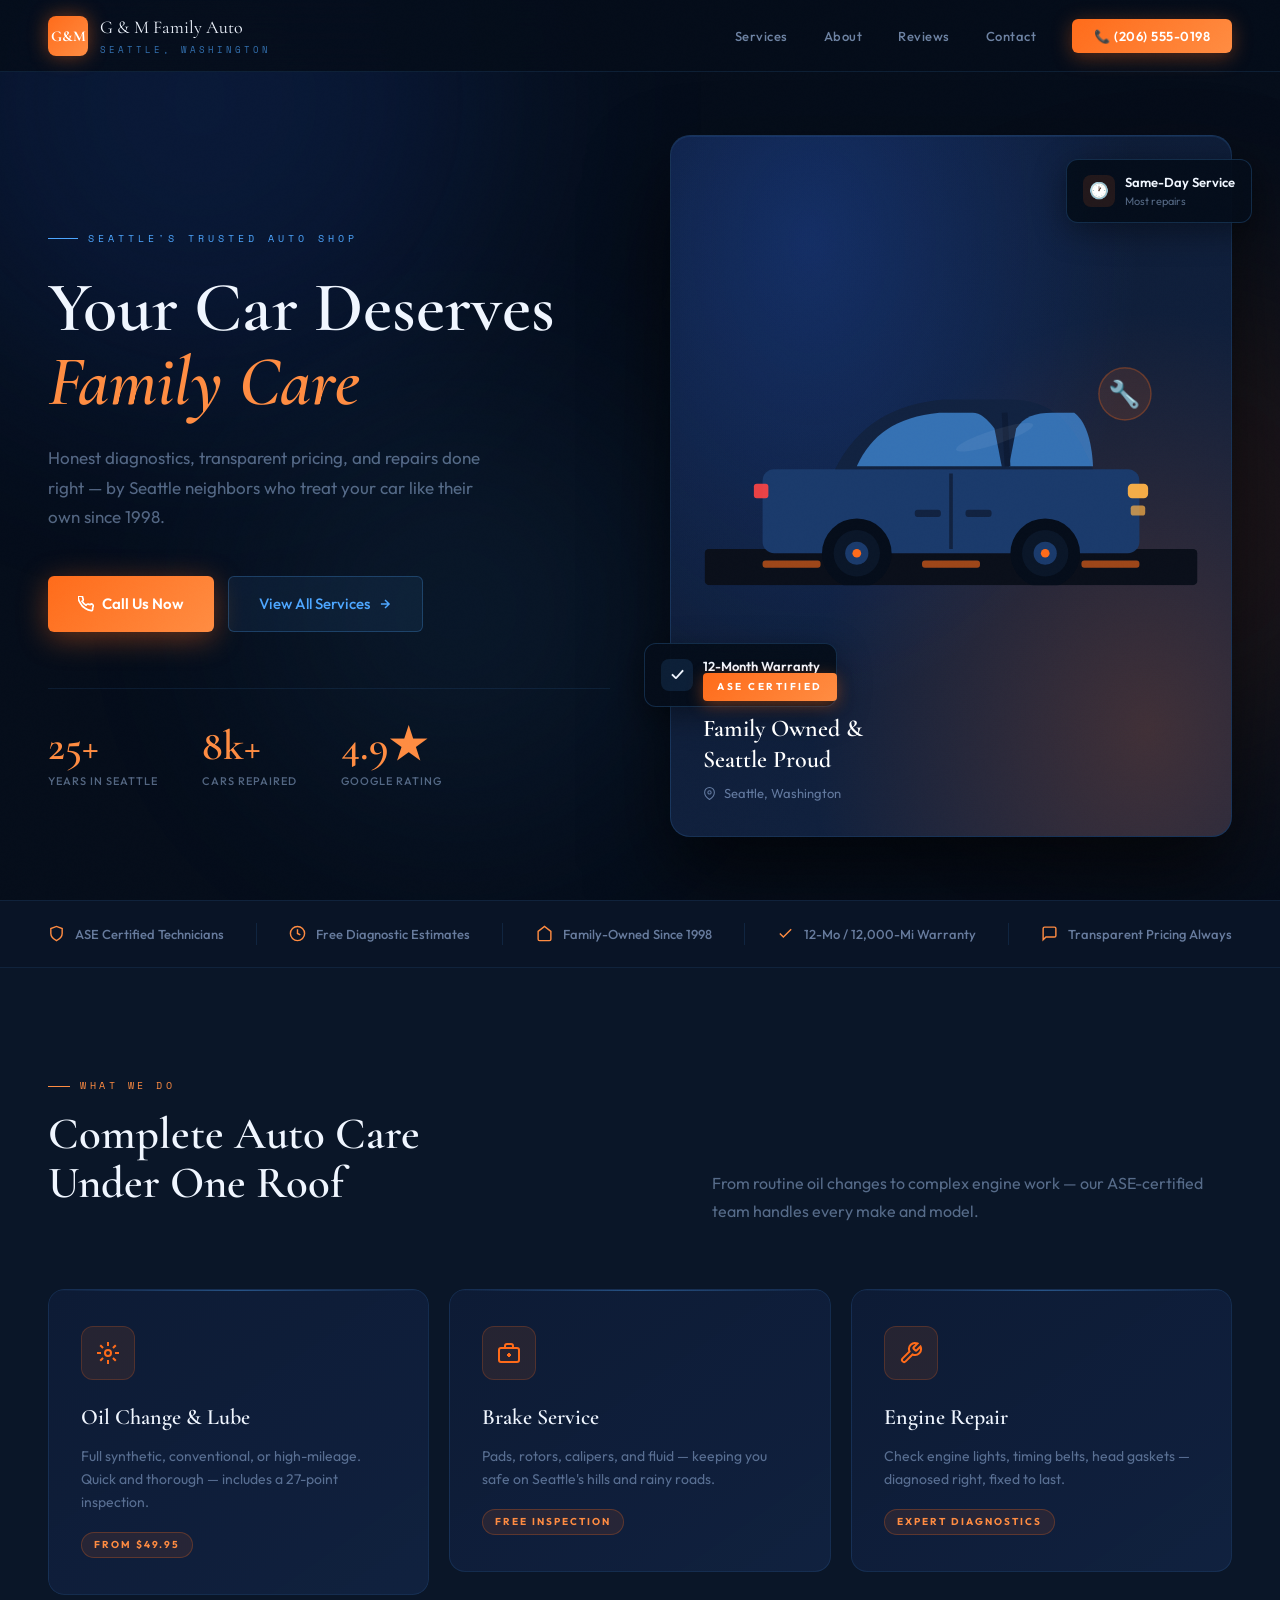
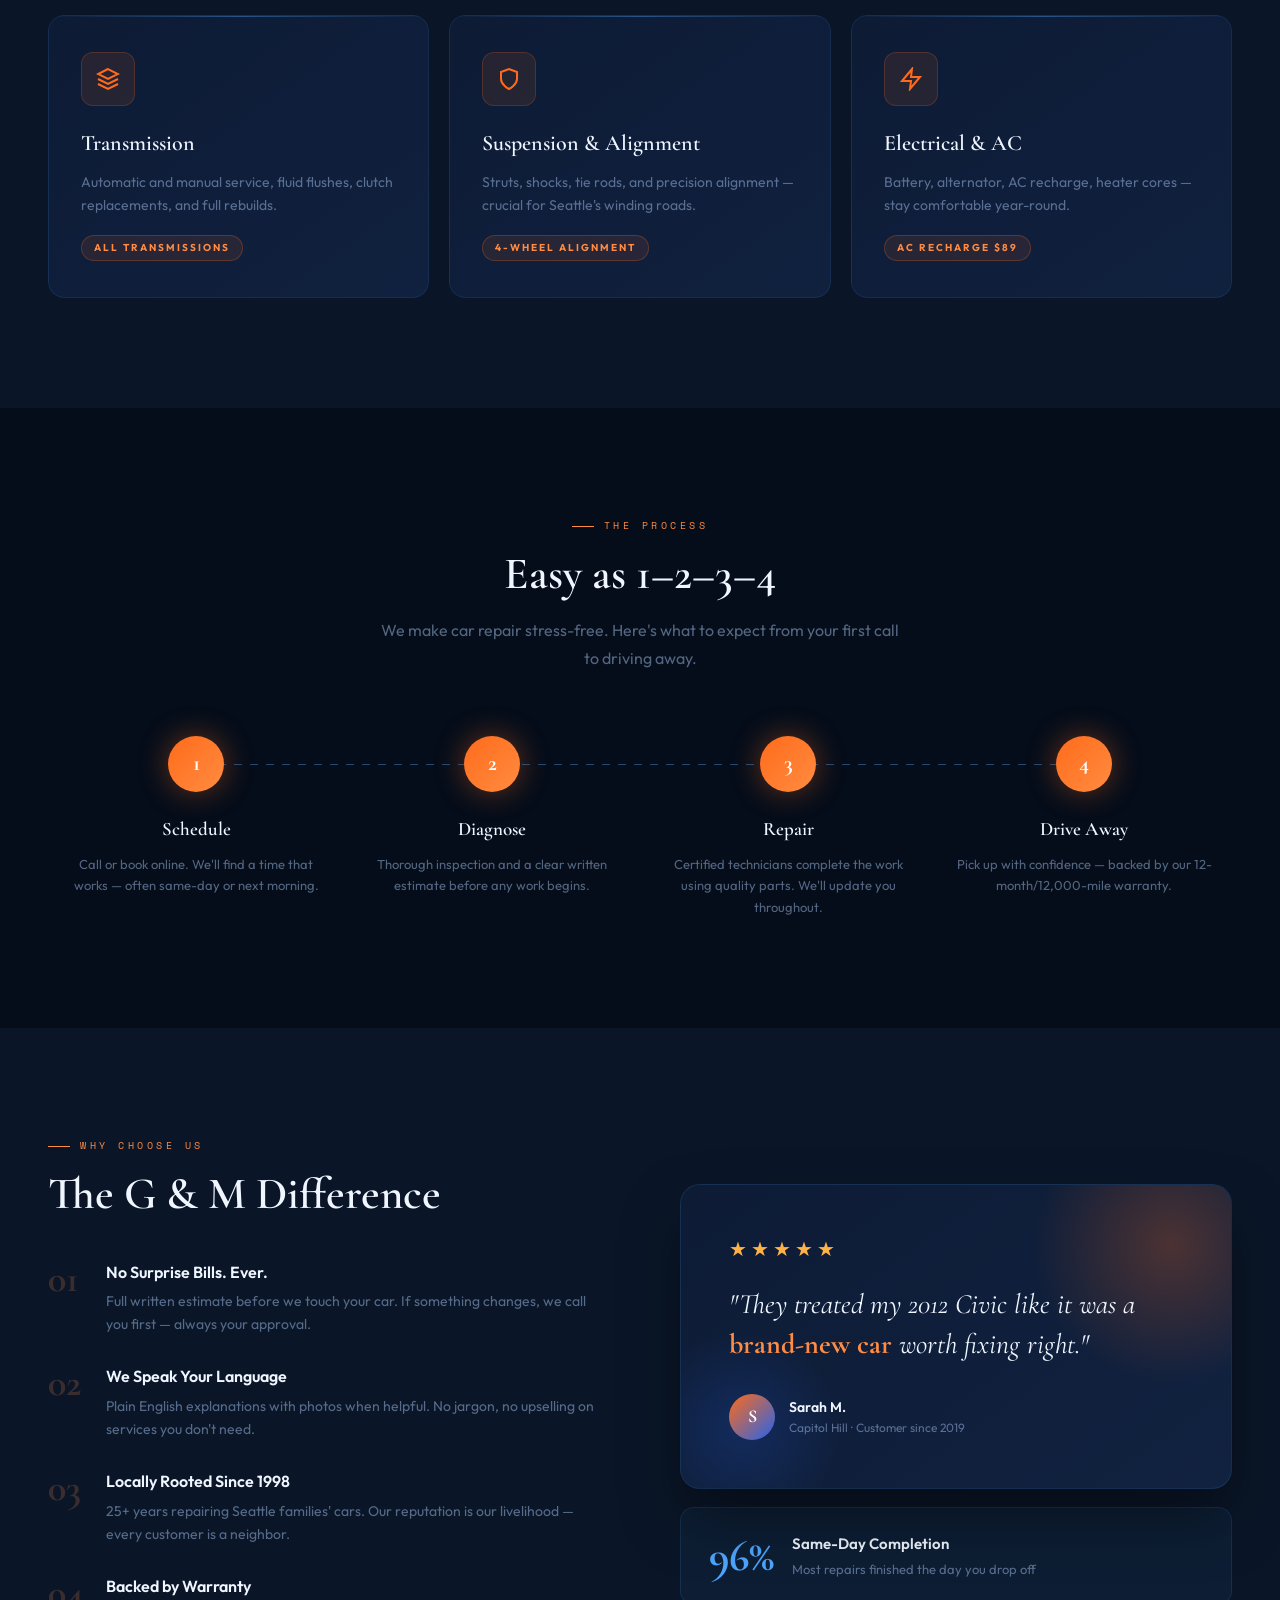
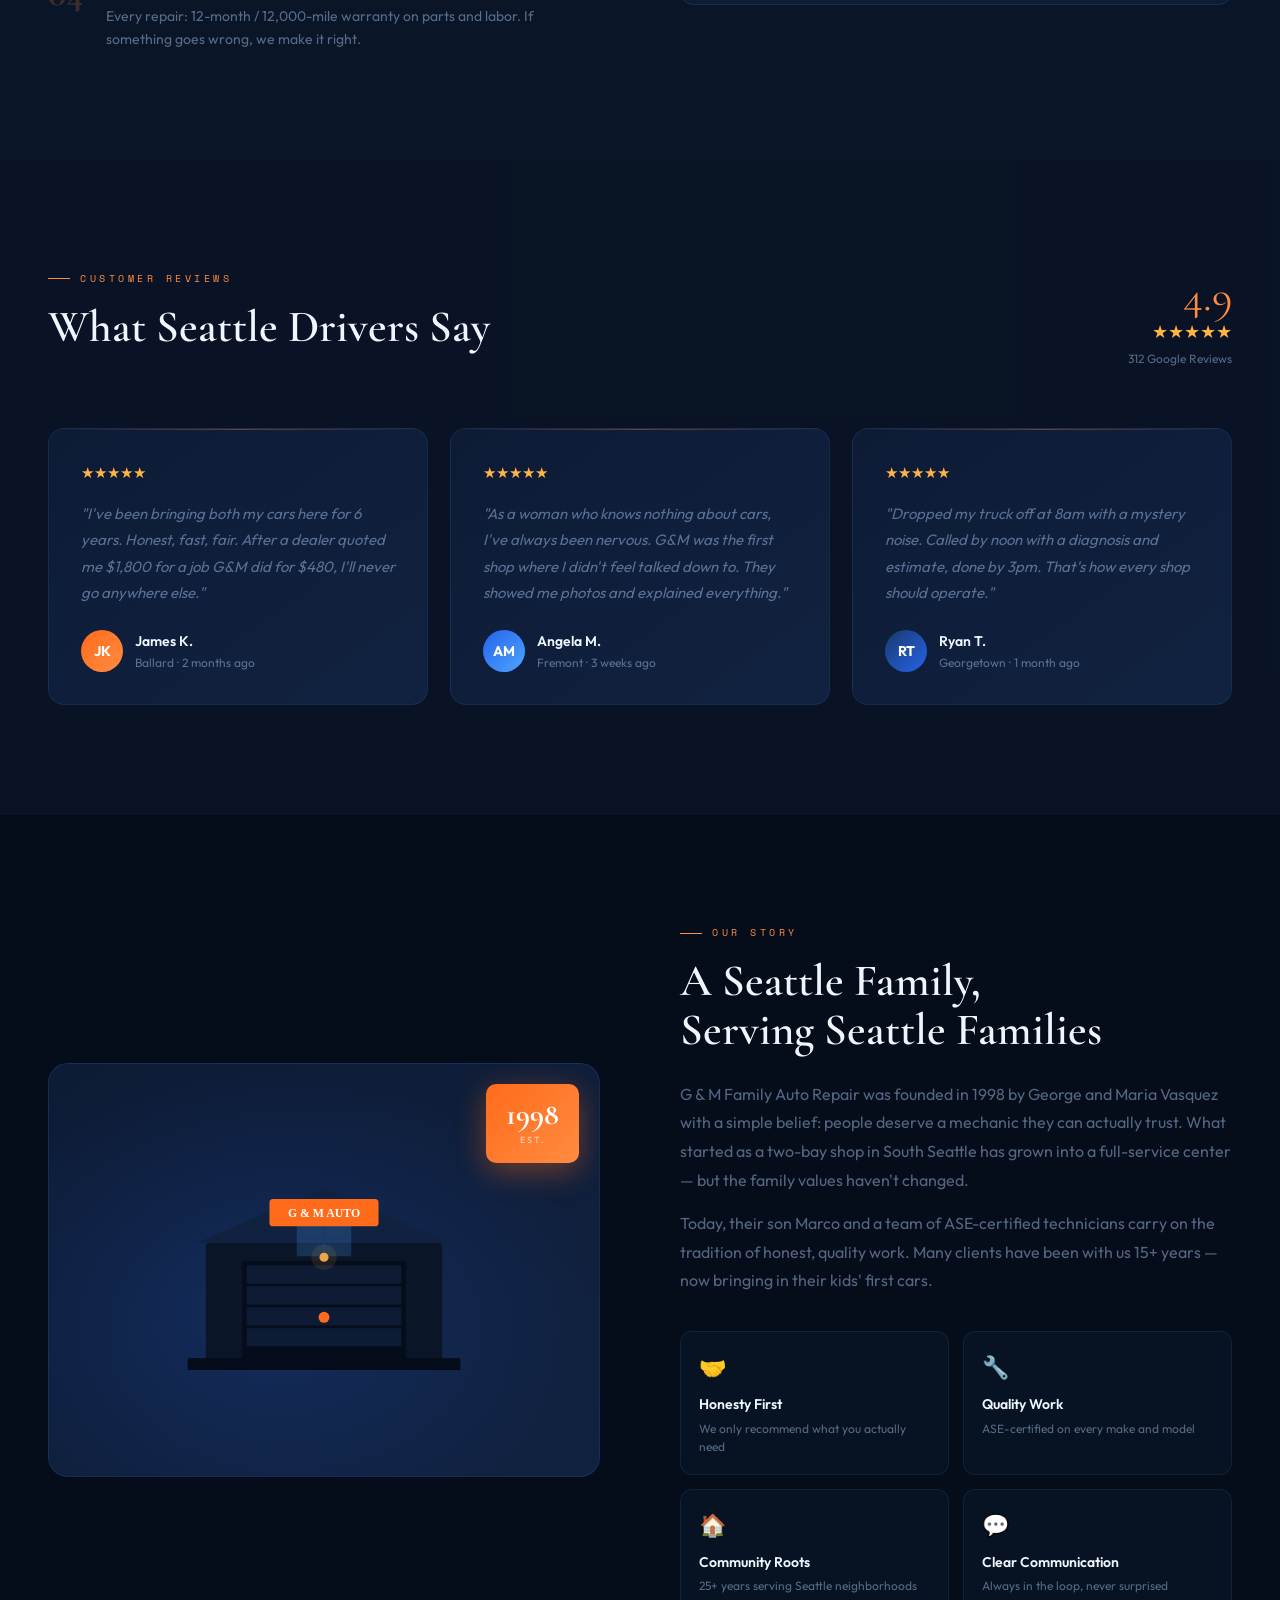
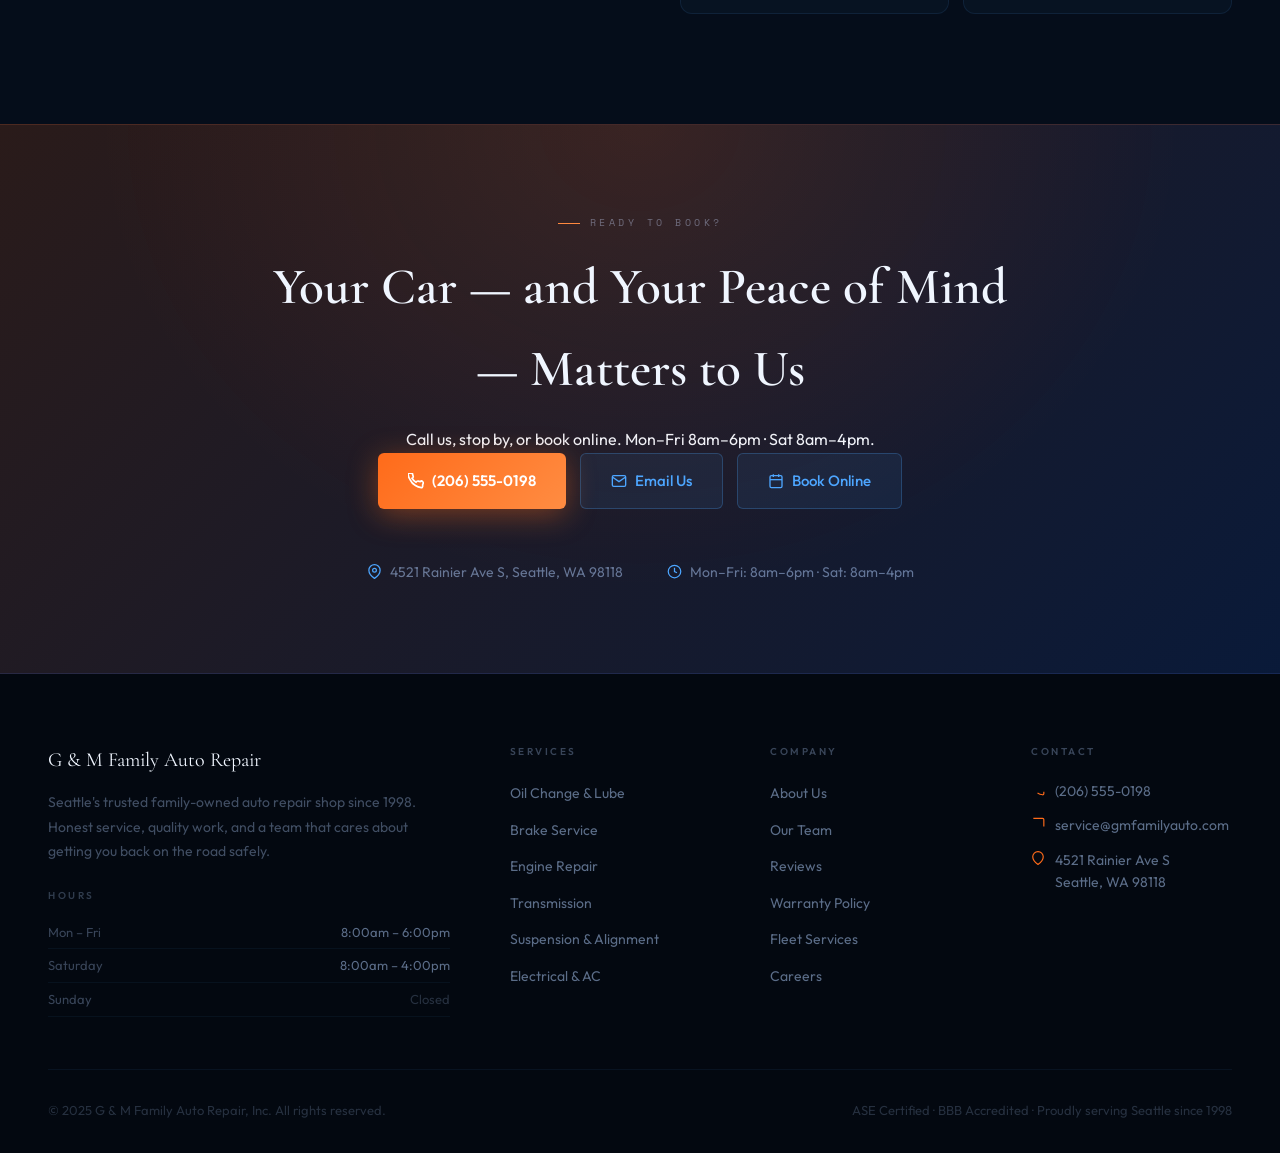
==== index.html @ d4ef2a5c "Add files via upload" ====
<!DOCTYPE html>
<html lang="en">
<head>
  <meta charset="UTF-8" />
  <meta name="viewport" content="width=device-width, initial-scale=1.0" />
  <title>G & M Family Auto Repair — Seattle, WA</title>
  <link rel="preconnect" href="https://fonts.googleapis.com" />
  <link href="https://fonts.googleapis.com/css2?family=Cormorant+Garamond:ital,wght@0,400;0,600;0,700;1,400;1,600&family=Outfit:wght@300;400;500;600&family=Space+Mono:wght@400;700&display=swap" rel="stylesheet" />
  <style>
    *, *::before, *::after { box-sizing: border-box; margin: 0; padding: 0; }

    :root {
      --navy:       #050D1A;
      --navy-mid:   #0A1628;
      --navy-light: #112240;
      --navy-card:  #0D1B35;
      --blue:       #1A3A6B;
      --blue-bright:#2563EB;
      --electric:   #4DA6FF;
      --orange:     #FF6B1A;
      --orange-hot: #FF8C42;
      --orange-glow:#FFB347;
      --white:      #F0F6FF;
      --muted:      rgba(180,210,255,0.45);
      --serif:      'Cormorant Garamond', Georgia, serif;
      --sans:       'Outfit', sans-serif;
      --mono:       'Space Mono', monospace;
    }

    html { scroll-behavior: smooth; }

    body {
      background: var(--navy);
      color: var(--white);
      font-family: var(--sans);
      font-weight: 400;
      line-height: 1.6;
      overflow-x: hidden;
    }

    body::after {
      content: '';
      position: fixed; inset: 0;
      background-image: url("data:image/svg+xml,%3Csvg viewBox='0 0 512 512' xmlns='http://www.w3.org/2000/svg'%3E%3Cfilter id='n'%3E%3CfeTurbulence type='fractalNoise' baseFrequency='0.75' numOctaves='4' stitchTiles='stitch'/%3E%3C/filter%3E%3Crect width='100%25' height='100%25' filter='url(%23n)' opacity='0.03'/%3E%3C/svg%3E");
      pointer-events: none; z-index: 9998; opacity: 0.55; mix-blend-mode: overlay;
    }

    .aurora { position: fixed; inset: 0; pointer-events: none; z-index: 0; overflow: hidden; }
    .aurora-orb { position: absolute; border-radius: 50%; filter: blur(120px); animation: drift 18s ease-in-out infinite; }
    .aurora-orb:nth-child(1) { width:600px;height:600px;background:var(--blue-bright);top:-200px;left:-100px;opacity:.14;animation-delay:0s; }
    .aurora-orb:nth-child(2) { width:500px;height:500px;background:var(--orange);top:30%;right:-150px;opacity:.1;animation-delay:-6s; }
    .aurora-orb:nth-child(3) { width:400px;height:400px;background:var(--electric);bottom:10%;left:20%;opacity:.08;animation-delay:-12s; }
    @keyframes drift { 0%,100%{transform:translate(0,0) scale(1)} 33%{transform:translate(40px,-30px) scale(1.05)} 66%{transform:translate(-20px,20px) scale(0.95)} }

    /* NAV */
    nav {
      position:fixed; top:0; left:0; right:0; z-index:200;
      padding:0 48px; height:72px;
      display:flex; align-items:center; justify-content:space-between;
      background:rgba(5,13,26,.88); backdrop-filter:blur(20px);
      border-bottom:1px solid rgba(77,166,255,.12);
      animation: slideDown .7s cubic-bezier(.16,1,.3,1) both;
    }
    @keyframes slideDown { from{transform:translateY(-100%);opacity:0} to{transform:translateY(0);opacity:1} }
    .nav-logo { display:flex; align-items:center; gap:12px; text-decoration:none; }
    .nav-badge {
      width:40px; height:40px; border-radius:8px;
      background:linear-gradient(135deg,var(--orange),var(--orange-hot));
      display:flex; align-items:center; justify-content:center;
      font-family:var(--serif); font-size:15px; font-weight:700; color:white;
      box-shadow:0 0 20px rgba(255,107,26,.45);
    }
    .nav-name { font-family:var(--serif); font-size:18px; color:var(--white); }
    .nav-sub  { font-family:var(--mono); font-size:9px; color:var(--electric); letter-spacing:3px; text-transform:uppercase; opacity:.65; margin-top:1px; }
    .nav-links { display:flex; align-items:center; gap:36px; list-style:none; }
    .nav-links a { text-decoration:none; color:rgba(180,210,255,.6); font-size:13px; font-weight:500; letter-spacing:.5px; transition:color .2s; }
    .nav-links a:hover { color:var(--orange-hot); }
    .nav-cta {
      background:linear-gradient(135deg,var(--orange),var(--orange-hot)) !important;
      color:white !important; padding:9px 22px; border-radius:6px;
      font-weight:600 !important; box-shadow:0 4px 20px rgba(255,107,26,.35);
      transition:box-shadow .2s,transform .15s !important;
    }
    .nav-cta:hover { box-shadow:0 6px 32px rgba(255,107,26,.6) !important; transform:translateY(-1px); }

    /* HERO */
    .hero {
      min-height:100vh; padding:72px 48px 0;
      display:grid; grid-template-columns:1fr 1fr;
      align-items:center; gap:60px;
      max-width:1280px; margin:0 auto; position:relative; z-index:1;
    }
    .hero-content { padding-top:40px; }
    .hero-eyebrow {
      display:inline-flex; align-items:center; gap:10px;
      font-family:var(--mono); font-size:10px; letter-spacing:4px; text-transform:uppercase;
      color:var(--electric); margin-bottom:24px;
      animation:fadeUp .8s .2s ease both;
    }
    .hero-eyebrow::before { content:''; width:30px; height:1px; background:var(--electric); }
    .hero h1 {
      font-family:var(--serif); font-size:clamp(48px,5.5vw,78px);
      line-height:1.05; font-weight:600; color:var(--white); margin-bottom:24px;
      animation:fadeUp .8s .35s ease both;
    }
    .hero h1 em { font-style:italic; color:var(--orange-hot); }
    .hero-sub { font-size:17px; color:var(--muted); line-height:1.75; max-width:460px; margin-bottom:44px; animation:fadeUp .8s .5s ease both; }
    .hero-actions { display:flex; gap:14px; flex-wrap:wrap; animation:fadeUp .8s .65s ease both; }

    .btn-orange {
      background:linear-gradient(135deg,var(--orange),var(--orange-hot));
      color:white; padding:15px 30px; border-radius:6px;
      font-size:15px; font-weight:600; text-decoration:none;
      display:inline-flex; align-items:center; gap:8px;
      box-shadow:0 6px 30px rgba(255,107,26,.4);
      transition:transform .15s,box-shadow .2s;
    }
    .btn-orange:hover { transform:translateY(-2px); box-shadow:0 10px 40px rgba(255,107,26,.6); }
    .btn-glass {
      background:rgba(77,166,255,.08); color:var(--electric);
      padding:15px 30px; border-radius:6px; font-size:15px; font-weight:500;
      text-decoration:none; border:1px solid rgba(77,166,255,.25);
      display:inline-flex; align-items:center; gap:8px;
      transition:background .2s,border-color .2s;
    }
    .btn-glass:hover { background:rgba(77,166,255,.16); border-color:rgba(77,166,255,.5); }

    .hero-stats {
      display:flex; gap:44px; margin-top:56px; padding-top:36px;
      border-top:1px solid rgba(77,166,255,.1);
      animation:fadeUp .8s .8s ease both;
    }
    .stat-num { font-family:var(--serif); font-size:42px; color:var(--orange-hot); line-height:1; font-weight:600; }
    .stat-lbl { font-size:11px; color:var(--muted); font-weight:500; letter-spacing:1px; margin-top:6px; text-transform:uppercase; }

    /* HERO VISUAL */
    .hero-visual { animation:fadeIn 1.2s .4s ease both; position:relative; z-index:1; }
    .hero-card {
      background:linear-gradient(145deg,var(--navy-card),var(--navy-light));
      border:1px solid rgba(77,166,255,.15); border-radius:20px; overflow:hidden;
      position:relative; aspect-ratio:4/5;
      display:flex; flex-direction:column; justify-content:flex-end; padding:32px;
      box-shadow:0 40px 80px rgba(0,0,0,.6), inset 0 1px 0 rgba(77,166,255,.1);
    }
    .hero-card-glow {
      position:absolute; inset:0;
      background:
        radial-gradient(ellipse at 25% 15%,rgba(37,99,235,.25) 0%,transparent 55%),
        radial-gradient(ellipse at 85% 85%,rgba(255,107,26,.2) 0%,transparent 50%);
    }
    .hero-car-svg { position:absolute; top:50%; left:50%; transform:translate(-50%,-62%); width:88%; }
    .hero-card-info { position:relative; z-index:2; }
    .hero-badge {
      background:linear-gradient(135deg,var(--orange),var(--orange-hot));
      color:white; font-size:10px; font-weight:700; letter-spacing:2.5px; text-transform:uppercase;
      padding:6px 14px; border-radius:4px; display:inline-block; margin-bottom:12px;
      box-shadow:0 4px 16px rgba(255,107,26,.4);
    }
    .hero-card-title { font-family:var(--serif); font-size:24px; color:white; line-height:1.3; font-weight:600; }
    .hero-card-meta { display:flex; align-items:center; gap:8px; margin-top:8px; font-size:13px; color:rgba(180,210,255,.5); }
    .ftag {
      position:absolute; background:rgba(5,13,26,.94); border:1px solid rgba(77,166,255,.2);
      border-radius:12px; padding:12px 16px; box-shadow:0 8px 32px rgba(0,0,0,.4);
      display:flex; align-items:center; gap:10px; font-size:13px; font-weight:600; color:var(--white);
      backdrop-filter:blur(12px); animation:float 4s ease-in-out infinite;
    }
    .ftag.t1 { top:24px; right:-20px; animation-delay:0s; }
    .ftag.t2 { bottom:130px; left:-26px; animation-delay:2s; }
    @keyframes float { 0%,100%{transform:translateY(0)} 50%{transform:translateY(-7px)} }
    .tico { width:32px; height:32px; border-radius:8px; display:flex; align-items:center; justify-content:center; font-size:16px; }
    .tsub { font-size:11px; color:var(--muted); font-weight:400; }

    @keyframes fadeUp { from{opacity:0;transform:translateY(28px)} to{opacity:1;transform:translateY(0)} }
    @keyframes fadeIn { from{opacity:0} to{opacity:1} }

    /* TRUST BAR */
    .trust-bar {
      position:relative; z-index:1;
      background:rgba(10,22,40,.9);
      border-top:1px solid rgba(77,166,255,.1); border-bottom:1px solid rgba(77,166,255,.1);
      padding:22px 48px;
    }
    .trust-inner { max-width:1280px; margin:0 auto; display:flex; align-items:center; justify-content:space-between; gap:20px; flex-wrap:wrap; }
    .titem { display:flex; align-items:center; gap:10px; color:rgba(180,210,255,.55); font-size:13px; font-weight:500; }
    .titem svg { color:var(--orange-hot); flex-shrink:0; }
    .tdiv { width:1px; height:22px; background:rgba(77,166,255,.12); }

    /* SECTIONS */
    section { padding:110px 48px; position:relative; z-index:1; }
    .si { max-width:1280px; margin:0 auto; }
    .stag {
      font-family:var(--mono); font-size:10px; letter-spacing:3.5px; text-transform:uppercase;
      color:var(--orange-hot); display:flex; align-items:center; gap:10px; margin-bottom:16px;
    }
    .stag::before { content:''; width:22px; height:1px; background:var(--orange-hot); }
    .stitle { font-family:var(--serif); font-size:clamp(34px,3.5vw,52px); line-height:1.1; color:var(--white); margin-bottom:16px; font-weight:600; }
    .sdesc { font-size:16px; color:var(--muted); line-height:1.75; max-width:520px; }

    /* ═══ SHATTER CARDS ═══ */
    .services { background:var(--navy-mid); }
    .svcs-hdr { display:flex; justify-content:space-between; align-items:flex-end; margin-bottom:64px; gap:40px; flex-wrap:wrap; }
    .svcs-grid { display:grid; grid-template-columns:repeat(3,1fr); gap:20px; }

    .sc-wrap {
      position:relative; border-radius:16px; overflow:hidden; cursor:pointer;
    }
    .sc {
      background:linear-gradient(145deg,var(--navy-card),rgba(17,34,64,.95));
      border:1px solid rgba(77,166,255,.12);
      padding:36px 32px; border-radius:16px;
      position:relative; z-index:2;
      transition:transform .3s ease;
    }
    .sc::before {
      content:''; position:absolute; top:0; left:0; right:0; height:1px;
      background:linear-gradient(90deg,transparent,rgba(77,166,255,.4),transparent);
    }
    .sc-wrap:hover .sc { transform:scale(0.965); }

    .sc-canvas {
      position:absolute; inset:0; width:100%; height:100%;
      border-radius:16px; z-index:10; pointer-events:none; opacity:0;
    }
    .sc-icon {
      width:54px; height:54px;
      background:rgba(255,107,26,.1); border:1px solid rgba(255,107,26,.2);
      border-radius:12px; display:flex; align-items:center; justify-content:center;
      margin-bottom:20px; transition:background .3s,box-shadow .3s;
    }
    .sc-wrap:hover .sc-icon { background:rgba(255,107,26,.22); box-shadow:0 0 22px rgba(255,107,26,.32); }
    .sc h3 { font-family:var(--serif); font-size:22px; color:var(--white); margin-bottom:10px; font-weight:600; }
    .sc p  { font-size:14px; color:var(--muted); line-height:1.65; }
    .sc-pill {
      display:inline-block; margin-top:18px;
      font-size:10px; font-weight:700; letter-spacing:2px; text-transform:uppercase;
      color:var(--orange-hot); background:rgba(255,107,26,.1);
      border:1px solid rgba(255,107,26,.25); border-radius:20px; padding:4px 12px;
    }

    /* WHY */
    .why-grid { display:grid; grid-template-columns:1fr 1fr; gap:80px; align-items:center; }
    .why-list { list-style:none; display:flex; flex-direction:column; gap:28px; margin-top:40px; }
    .witem { display:flex; gap:20px; align-items:flex-start; }
    .wnum { font-family:var(--serif); font-size:38px; color:var(--orange-hot); opacity:.2; line-height:1; flex-shrink:0; width:38px; font-weight:700; }
    .wt { font-weight:600; font-size:16px; color:var(--white); margin-bottom:5px; }
    .wd { font-size:14px; color:var(--muted); line-height:1.65; }
    .why-card {
      background:linear-gradient(145deg,var(--navy-card),var(--navy-light));
      border:1px solid rgba(77,166,255,.12); border-radius:20px; padding:48px;
      position:relative; overflow:hidden; box-shadow:0 30px 60px rgba(0,0,0,.4);
    }
    .why-card::before { content:''; position:absolute; top:-80px; right:-80px; width:280px; height:280px; background:radial-gradient(circle,rgba(255,107,26,.25),transparent 70%); }
    .why-card::after  { content:''; position:absolute; bottom:-40px; left:-40px; width:200px; height:200px; background:radial-gradient(circle,rgba(37,99,235,.2),transparent 70%); }
    .wstars { display:flex; gap:4px; margin-bottom:20px; position:relative; z-index:1; }
    .wstars span { color:var(--orange-glow); font-size:20px; }
    .wquote { font-family:var(--serif); font-size:28px; color:var(--white); line-height:1.4; position:relative; z-index:1; font-style:italic; }
    .wquote strong { font-style:normal; color:var(--orange-hot); }
    .wattr { margin-top:30px; display:flex; align-items:center; gap:14px; position:relative; z-index:1; }
    .wavatar {
      width:46px; height:46px; border-radius:50%;
      background:linear-gradient(135deg,var(--orange),var(--blue-bright));
      display:flex; align-items:center; justify-content:center;
      font-family:var(--serif); font-size:18px; color:white; font-weight:700;
    }
    .wan { font-weight:600; color:var(--white); font-size:14px; }
    .war { font-size:12px; color:var(--muted); }
    .stat-pill {
      background:rgba(77,166,255,.06); border:1px solid rgba(77,166,255,.12);
      border-radius:14px; padding:24px 28px;
      display:flex; gap:18px; align-items:center; margin-top:18px;
    }
    .sp-num { font-family:var(--serif); font-size:44px; color:var(--electric); line-height:1; font-weight:700; }
    .sp-lbl { font-size:13px; color:var(--muted); }
    .sp-lbl strong { display:block; font-size:15px; color:var(--white); font-weight:600; margin-bottom:3px; }

    /* REVIEWS */
    .reviews { background:rgba(10,22,40,.8); }
    .reviews-grid { display:grid; grid-template-columns:repeat(3,1fr); gap:22px; margin-top:60px; }
    .rev-card {
      background:linear-gradient(145deg,var(--navy-card),var(--navy-light));
      border:1px solid rgba(77,166,255,.1); border-radius:16px; padding:32px;
      position:relative; overflow:hidden;
    }
    .rev-card::before { content:''; position:absolute; top:0; left:0; right:0; height:1px; background:linear-gradient(90deg,transparent,rgba(255,107,26,.4),transparent); }
    .rstars { display:flex; gap:3px; margin-bottom:16px; }
    .rstars span { color:var(--orange-glow); font-size:15px; }
    .rtext { font-size:15px; color:var(--muted); line-height:1.75; margin-bottom:24px; font-style:italic; }
    .rauth { display:flex; align-items:center; gap:12px; }
    .rinit { width:42px; height:42px; border-radius:50%; display:flex; align-items:center; justify-content:center; font-weight:700; font-size:14px; color:white; flex-shrink:0; }
    .rname { font-weight:600; font-size:14px; color:var(--white); }
    .rloc  { font-size:12px; color:var(--muted); }

    /* PROCESS */
    .proc-steps { display:grid; grid-template-columns:repeat(4,1fr); gap:0; margin-top:64px; position:relative; }
    .proc-steps::before {
      content:''; position:absolute; top:28px;
      left:calc(12.5% + 22px); right:calc(12.5% + 22px); height:1px;
      background:repeating-linear-gradient(90deg,rgba(77,166,255,.4) 0,rgba(77,166,255,.4) 8px,transparent 8px,transparent 16px);
    }
    .pstep { text-align:center; padding:0 20px; }
    .pcircle {
      width:56px; height:56px; border-radius:50%;
      background:linear-gradient(135deg,var(--orange),var(--orange-hot));
      color:white; font-family:var(--serif); font-size:22px; font-weight:700;
      display:flex; align-items:center; justify-content:center;
      margin:0 auto 22px; position:relative; z-index:1;
      box-shadow:0 0 30px rgba(255,107,26,.4);
    }
    .pstep h3 { font-family:var(--serif); font-size:19px; color:var(--white); margin-bottom:10px; font-weight:600; }
    .pstep p  { font-size:13px; color:var(--muted); line-height:1.65; }

    /* ABOUT */
    .about-grid { display:grid; grid-template-columns:1fr 1fr; gap:80px; align-items:center; }
    .about-vis {
      background:linear-gradient(145deg,var(--navy-card),var(--navy-light));
      border:1px solid rgba(77,166,255,.12); border-radius:20px;
      aspect-ratio:4/3; display:flex; align-items:center; justify-content:center;
      position:relative; overflow:hidden;
    }
    .about-vis::before { content:''; position:absolute; inset:0; background:radial-gradient(ellipse at 40% 60%,rgba(37,99,235,.2),transparent 70%); }
    .about-year {
      position:absolute; top:20px; right:20px;
      background:linear-gradient(135deg,var(--orange),var(--orange-hot));
      border-radius:10px; padding:16px 20px; text-align:center;
      box-shadow:0 8px 30px rgba(255,107,26,.4);
    }
    .ay-num { font-family:var(--serif); font-size:30px; color:white; line-height:1; font-weight:700; }
    .ay-lbl { font-size:9px; color:rgba(255,255,255,.7); text-transform:uppercase; letter-spacing:2px; margin-top:3px; }
    .atext { font-size:16px; color:var(--muted); line-height:1.8; margin-top:24px; }
    .avals { display:grid; grid-template-columns:1fr 1fr; gap:14px; margin-top:36px; }
    .aval { background:rgba(77,166,255,.04); border:1px solid rgba(77,166,255,.1); border-radius:12px; padding:18px; }
    .aval-ic { font-size:22px; margin-bottom:8px; }
    .aval h4 { font-size:14px; font-weight:600; color:var(--white); margin-bottom:4px; }
    .aval p  { font-size:12px; color:var(--muted); line-height:1.5; }

    /* CTA */
    .cta {
      background:linear-gradient(135deg,rgba(255,107,26,.15) 0%,rgba(37,99,235,.15) 100%);
      border-top:1px solid rgba(255,107,26,.2); border-bottom:1px solid rgba(37,99,235,.2);
      padding:90px 48px; text-align:center; position:relative; z-index:1;
    }
    .cta::before { content:''; position:absolute; inset:0; background:radial-gradient(ellipse at 50% 0%,rgba(255,107,26,.12),transparent 60%); }
    .cta h2 { font-family:var(--serif); font-size:clamp(34px,4vw,56px); color:var(--white); margin-bottom:16px; font-weight:600; position:relative; }
    .cta > p { font-size:17px; color:var(--muted); margin-bottom:44px; position:relative; }
    .cta-btns { display:flex; gap:14px; justify-content:center; flex-wrap:wrap; position:relative; }
    .cta-meta { margin-top:52px; display:flex; gap:44px; justify-content:center; flex-wrap:wrap; position:relative; }
    .cmeta { display:flex; align-items:center; gap:8px; font-size:14px; color:rgba(180,210,255,.5); }
    .cmeta svg { color:var(--electric); }

    /* FOOTER */
    footer { background:#030810; padding:70px 48px 32px; position:relative; z-index:1; }
    .fi { max-width:1280px; margin:0 auto; }
    .ftop { display:grid; grid-template-columns:2fr 1fr 1fr 1fr; gap:60px; padding-bottom:52px; border-bottom:1px solid rgba(77,166,255,.07); }
    .fname { font-family:var(--serif); font-size:20px; color:var(--white); margin-bottom:14px; }
    .fbrand p { font-size:14px; color:rgba(180,210,255,.35); line-height:1.75; }
    .fhr { display:flex; justify-content:space-between; font-size:13px; padding:6px 0; border-bottom:1px solid rgba(77,166,255,.06); color:rgba(180,210,255,.5); }
    .fhr .day { color:rgba(180,210,255,.3); }
    .fcol h4 { font-size:10px; font-weight:600; letter-spacing:2.5px; text-transform:uppercase; color:rgba(180,210,255,.3); margin-bottom:20px; }
    .flinks { list-style:none; display:flex; flex-direction:column; gap:11px; }
    .flinks a { text-decoration:none; font-size:14px; color:rgba(180,210,255,.5); transition:color .2s; }
    .flinks a:hover { color:var(--orange-hot); }
    .fcon { display:flex; gap:10px; font-size:14px; color:rgba(180,210,255,.5); margin-bottom:12px; }
    .fcon svg { color:var(--orange); flex-shrink:0; margin-top:2px; }
    .fbot { display:flex; justify-content:space-between; padding-top:30px; flex-wrap:wrap; gap:10px; }
    .fbot p { font-size:13px; color:rgba(180,210,255,.2); }

    /* REVEAL */
    .reveal { opacity:0; transform:translateY(32px); transition:opacity .75s ease,transform .75s ease; }
    .reveal.visible { opacity:1; transform:translateY(0); }

    /* RESPONSIVE */
    @media (max-width:960px) {
      nav { padding:0 20px; }
      .nav-links { display:none; }
      .hero { grid-template-columns:1fr; padding:90px 20px 40px; gap:40px; }
      .hero-visual { order:-1; }
      .hero-card { aspect-ratio:16/9; }
      .ftag.t1 { right:8px; } .ftag.t2 { left:8px; }
      section { padding:70px 20px; }
      .svcs-grid { grid-template-columns:1fr 1fr; }
      .why-grid, .about-grid { grid-template-columns:1fr; gap:40px; }
      .reviews-grid { grid-template-columns:1fr; }
      .proc-steps { grid-template-columns:1fr 1fr; gap:30px; }
      .proc-steps::before { display:none; }
      .ftop { grid-template-columns:1fr 1fr; gap:40px; }
      .cta,.cta + * { padding-left:20px; padding-right:20px; }
      footer { padding:60px 20px 28px; }
    }
    @media (max-width:560px) { .svcs-grid { grid-template-columns:1fr; } .avals { grid-template-columns:1fr; } }
  </style>
</head>
<body>

<div class="aurora" aria-hidden="true">
  <div class="aurora-orb"></div>
  <div class="aurora-orb"></div>
  <div class="aurora-orb"></div>
</div>

<!-- NAV -->
<nav>
  <a href="#" class="nav-logo">
    <div class="nav-badge">G&M</div>
    <div><div class="nav-name">G & M Family Auto</div><div class="nav-sub">Seattle, Washington</div></div>
  </a>
  <ul class="nav-links">
    <li><a href="#services">Services</a></li>
    <li><a href="#about">About</a></li>
    <li><a href="#reviews">Reviews</a></li>
    <li><a href="#contact">Contact</a></li>
    <li><a href="tel:+12065550198" class="nav-cta">📞 (206) 555-0198</a></li>
  </ul>
</nav>

<!-- HERO -->
<section style="padding:0;background:transparent;">
  <div class="hero">
    <div class="hero-content">
      <div class="hero-eyebrow">Seattle's Trusted Auto Shop</div>
      <h1>Your Car Deserves<br/><em>Family Care</em></h1>
      <p class="hero-sub">Honest diagnostics, transparent pricing, and repairs done right — by Seattle neighbors who treat your car like their own since 1998.</p>
      <div class="hero-actions">
        <a href="tel:+12065550198" class="btn-orange">
          <svg width="16" height="16" viewBox="0 0 24 24" fill="none" stroke="currentColor" stroke-width="2.5"><path d="M22 16.92v3a2 2 0 01-2.18 2 19.79 19.79 0 01-8.63-3.07A19.5 19.5 0 013.07 9.9a19.79 19.79 0 01-3.07-8.67A2 2 0 012 .18h3a2 2 0 012 1.72c.127.96.361 1.903.7 2.81a2 2 0 01-.45 2.11L6.09 7.91a16 16 0 006 6l1.27-1.27a2 2 0 012.11-.45c.907.339 1.85.573 2.81.7A2 2 0 0122 16.92z"/></svg>
          Call Us Now
        </a>
        <a href="#services" class="btn-glass">
          View All Services
          <svg width="14" height="14" viewBox="0 0 24 24" fill="none" stroke="currentColor" stroke-width="2.5"><path d="M5 12h14M12 5l7 7-7 7"/></svg>
        </a>
      </div>
      <div class="hero-stats">
        <div><div class="stat-num">25+</div><div class="stat-lbl">Years in Seattle</div></div>
        <div><div class="stat-num">8k+</div><div class="stat-lbl">Cars Repaired</div></div>
        <div><div class="stat-num">4.9★</div><div class="stat-lbl">Google Rating</div></div>
      </div>
    </div>
    <div class="hero-visual">
      <div class="hero-card">
        <div class="hero-card-glow"></div>
        <svg class="hero-car-svg" viewBox="0 0 340 180" fill="none" xmlns="http://www.w3.org/2000/svg">
          <rect x="0" y="155" width="340" height="25" fill="#0a0f1a" rx="3"/>
          <rect x="40" y="163" width="40" height="5" fill="#FF6B1A" rx="2" opacity=".6"/>
          <rect x="150" y="163" width="40" height="5" fill="#FF6B1A" rx="2" opacity=".6"/>
          <rect x="260" y="163" width="40" height="5" fill="#FF6B1A" rx="2" opacity=".6"/>
          <rect x="40" y="100" width="260" height="58" fill="#1A3A6B" rx="8"/>
          <path d="M90 100 C105 70, 130 55, 165 52 L210 52 C240 52 255 68 268 100Z" fill="#112240"/>
          <path d="M105 98 C115 76, 132 64, 162 61 L185 61 C190 61, 195 65, 200 72 L205 98Z" fill="#4DA6FF" opacity=".6"/>
          <path d="M210 98 L215 72 C220 64, 228 61, 240 61 L255 61 C262 66, 267 78, 268 98Z" fill="#4DA6FF" opacity=".6"/>
          <line x1="207" y1="61" x2="209" y2="98" stroke="#0D1B35" stroke-width="4"/>
          <circle cx="105" cy="158" r="24" fill="#050D1A"/>
          <circle cx="105" cy="158" r="16" fill="#0A1628"/>
          <circle cx="105" cy="158" r="8" fill="#1A3A6B"/>
          <circle cx="105" cy="158" r="3" fill="#FF6B1A"/>
          <circle cx="235" cy="158" r="24" fill="#050D1A"/>
          <circle cx="235" cy="158" r="16" fill="#0A1628"/>
          <circle cx="235" cy="158" r="8" fill="#1A3A6B"/>
          <circle cx="235" cy="158" r="3" fill="#FF6B1A"/>
          <rect x="292" y="110" width="14" height="10" fill="#FFB347" rx="3" opacity=".95"/>
          <rect x="294" y="125" width="10" height="7" fill="#FFB347" rx="2" opacity=".7"/>
          <rect x="34" y="110" width="10" height="10" fill="#FF4444" rx="2" opacity=".9"/>
          <line x1="170" y1="103" x2="170" y2="155" stroke="#112240" stroke-width="2.5"/>
          <rect x="145" y="128" width="18" height="5" fill="#112240" rx="2"/>
          <rect x="180" y="128" width="18" height="5" fill="#112240" rx="2"/>
          <ellipse cx="200" cy="78" rx="28" ry="5" fill="white" opacity=".06" transform="rotate(-18,200,78)"/>
          <circle cx="290" cy="48" r="18" fill="rgba(255,107,26,.12)" stroke="rgba(255,107,26,.3)" stroke-width="1"/>
          <text x="290" y="54" text-anchor="middle" font-size="18" fill="#FF8C42">🔧</text>
        </svg>
        <div class="hero-card-info">
          <div class="hero-badge">ASE Certified</div>
          <div class="hero-card-title">Family Owned &amp;<br/>Seattle Proud</div>
          <div class="hero-card-meta">
            <svg width="13" height="13" viewBox="0 0 24 24" fill="none" stroke="currentColor" stroke-width="2"><path d="M21 10c0 7-9 13-9 13s-9-6-9-13a9 9 0 0118 0z"/><circle cx="12" cy="10" r="3"/></svg>
            Seattle, Washington
          </div>
        </div>
      </div>
      <div class="ftag t1"><div class="tico" style="background:rgba(255,107,26,.12);">🕐</div><div><div>Same-Day Service</div><div class="tsub">Most repairs</div></div></div>
      <div class="ftag t2"><div class="tico" style="background:rgba(77,166,255,.12);">✓</div><div><div>12-Month Warranty</div><div class="tsub">All repairs</div></div></div>
    </div>
  </div>
</section>

<!-- TRUST BAR -->
<div class="trust-bar">
  <div class="trust-inner">
    <div class="titem"><svg width="17" height="17" viewBox="0 0 24 24" fill="none" stroke="currentColor" stroke-width="2"><path d="M12 22s8-4 8-10V5l-8-3-8 3v7c0 6 8 10 8 10z"/></svg>ASE Certified Technicians</div>
    <div class="tdiv"></div>
    <div class="titem"><svg width="17" height="17" viewBox="0 0 24 24" fill="none" stroke="currentColor" stroke-width="2"><circle cx="12" cy="12" r="10"/><polyline points="12 6 12 12 16 14"/></svg>Free Diagnostic Estimates</div>
    <div class="tdiv"></div>
    <div class="titem"><svg width="17" height="17" viewBox="0 0 24 24" fill="none" stroke="currentColor" stroke-width="2"><path d="M3 9l9-7 9 7v11a2 2 0 01-2 2H5a2 2 0 01-2-2z"/></svg>Family-Owned Since 1998</div>
    <div class="tdiv"></div>
    <div class="titem"><svg width="17" height="17" viewBox="0 0 24 24" fill="none" stroke="currentColor" stroke-width="2"><polyline points="20 6 9 17 4 12"/></svg>12-Mo / 12,000-Mi Warranty</div>
    <div class="tdiv"></div>
    <div class="titem"><svg width="17" height="17" viewBox="0 0 24 24" fill="none" stroke="currentColor" stroke-width="2"><path d="M21 15a2 2 0 01-2 2H7l-4 4V5a2 2 0 012-2h14a2 2 0 012 2z"/></svg>Transparent Pricing Always</div>
  </div>
</div>

<!-- SERVICES -->
<section class="services" id="services">
  <div class="si">
    <div class="svcs-hdr">
      <div><div class="stag">What We Do</div><h2 class="stitle">Complete Auto Care<br/>Under One Roof</h2></div>
      <p class="sdesc">From routine oil changes to complex engine work — our ASE-certified team handles every make and model.</p>
    </div>
    <div class="svcs-grid reveal">

      <div class="sc-wrap">
        <div class="sc">
          <div class="sc-icon"><svg width="24" height="24" viewBox="0 0 24 24" fill="none" stroke="#FF6B1A" stroke-width="2"><circle cx="12" cy="12" r="3"/><path d="M12 1v4M12 19v4M4.22 4.22l2.83 2.83M16.95 16.95l2.83 2.83M1 12h4M19 12h4M4.22 19.78l2.83-2.83M16.95 7.05l2.83-2.83"/></svg></div>
          <h3>Oil Change & Lube</h3>
          <p>Full synthetic, conventional, or high-mileage. Quick and thorough — includes a 27-point inspection.</p>
          <span class="sc-pill">From $49.95</span>
        </div>
        <canvas class="sc-canvas"></canvas>
      </div>

      <div class="sc-wrap">
        <div class="sc">
          <div class="sc-icon"><svg width="24" height="24" viewBox="0 0 24 24" fill="none" stroke="#FF6B1A" stroke-width="2"><rect x="2" y="7" width="20" height="14" rx="2"/><path d="M16 7V5a2 2 0 00-2-2h-4a2 2 0 00-2 2v2"/><line x1="12" y1="12" x2="12" y2="16"/><line x1="10" y1="14" x2="14" y2="14"/></svg></div>
          <h3>Brake Service</h3>
          <p>Pads, rotors, calipers, and fluid — keeping you safe on Seattle's hills and rainy roads.</p>
          <span class="sc-pill">Free Inspection</span>
        </div>
        <canvas class="sc-canvas"></canvas>
      </div>

      <div class="sc-wrap">
        <div class="sc">
          <div class="sc-icon"><svg width="24" height="24" viewBox="0 0 24 24" fill="none" stroke="#FF6B1A" stroke-width="2"><path d="M14.7 6.3a1 1 0 000 1.4l1.6 1.6a1 1 0 001.4 0l3.77-3.77a6 6 0 01-7.94 7.94l-6.91 6.91a2.12 2.12 0 01-3-3l6.91-6.91a6 6 0 017.94-7.94l-3.76 3.76z"/></svg></div>
          <h3>Engine Repair</h3>
          <p>Check engine lights, timing belts, head gaskets — diagnosed right, fixed to last.</p>
          <span class="sc-pill">Expert Diagnostics</span>
        </div>
        <canvas class="sc-canvas"></canvas>
      </div>

      <div class="sc-wrap">
        <div class="sc">
          <div class="sc-icon"><svg width="24" height="24" viewBox="0 0 24 24" fill="none" stroke="#FF6B1A" stroke-width="2"><path d="M12 2L2 7l10 5 10-5-10-5zM2 17l10 5 10-5M2 12l10 5 10-5"/></svg></div>
          <h3>Transmission</h3>
          <p>Automatic and manual service, fluid flushes, clutch replacements, and full rebuilds.</p>
          <span class="sc-pill">All Transmissions</span>
        </div>
        <canvas class="sc-canvas"></canvas>
      </div>

      <div class="sc-wrap">
        <div class="sc">
          <div class="sc-icon"><svg width="24" height="24" viewBox="0 0 24 24" fill="none" stroke="#FF6B1A" stroke-width="2"><path d="M12 22s8-4 8-10V5l-8-3-8 3v7c0 6 8 10 8 10z"/></svg></div>
          <h3>Suspension & Alignment</h3>
          <p>Struts, shocks, tie rods, and precision alignment — crucial for Seattle's winding roads.</p>
          <span class="sc-pill">4-Wheel Alignment</span>
        </div>
        <canvas class="sc-canvas"></canvas>
      </div>

      <div class="sc-wrap">
        <div class="sc">
          <div class="sc-icon"><svg width="24" height="24" viewBox="0 0 24 24" fill="none" stroke="#FF6B1A" stroke-width="2"><polygon points="13 2 3 14 12 14 11 22 21 10 12 10 13 2"/></svg></div>
          <h3>Electrical & AC</h3>
          <p>Battery, alternator, AC recharge, heater cores — stay comfortable year-round.</p>
          <span class="sc-pill">AC Recharge $89</span>
        </div>
        <canvas class="sc-canvas"></canvas>
      </div>

    </div>
  </div>
</section>

<!-- PROCESS -->
<section>
  <div class="si">
    <div style="text-align:center;">
      <div class="stag" style="justify-content:center;">The Process</div>
      <h2 class="stitle" style="text-align:center;">Easy as 1–2–3–4</h2>
      <p class="sdesc" style="margin:0 auto;text-align:center;">We make car repair stress-free. Here's what to expect from your first call to driving away.</p>
    </div>
    <div class="proc-steps reveal">
      <div class="pstep"><div class="pcircle">1</div><h3>Schedule</h3><p>Call or book online. We'll find a time that works — often same-day or next morning.</p></div>
      <div class="pstep"><div class="pcircle">2</div><h3>Diagnose</h3><p>Thorough inspection and a clear written estimate before any work begins.</p></div>
      <div class="pstep"><div class="pcircle">3</div><h3>Repair</h3><p>Certified technicians complete the work using quality parts. We'll update you throughout.</p></div>
      <div class="pstep"><div class="pcircle">4</div><h3>Drive Away</h3><p>Pick up with confidence — backed by our 12-month/12,000-mile warranty.</p></div>
    </div>
  </div>
</section>

<!-- WHY -->
<section style="background:var(--navy-mid);">
  <div class="si">
    <div class="why-grid">
      <div>
        <div class="stag">Why Choose Us</div>
        <h2 class="stitle">The G & M Difference</h2>
        <ul class="why-list reveal">
          <li class="witem"><div class="wnum">01</div><div><div class="wt">No Surprise Bills. Ever.</div><p class="wd">Full written estimate before we touch your car. If something changes, we call you first — always your approval.</p></div></li>
          <li class="witem"><div class="wnum">02</div><div><div class="wt">We Speak Your Language</div><p class="wd">Plain English explanations with photos when helpful. No jargon, no upselling on services you don't need.</p></div></li>
          <li class="witem"><div class="wnum">03</div><div><div class="wt">Locally Rooted Since 1998</div><p class="wd">25+ years repairing Seattle families' cars. Our reputation is our livelihood — every customer is a neighbor.</p></div></li>
          <li class="witem"><div class="wnum">04</div><div><div class="wt">Backed by Warranty</div><p class="wd">Every repair: 12-month / 12,000-mile warranty on parts and labor. If something goes wrong, we make it right.</p></div></li>
        </ul>
      </div>
      <div class="reveal">
        <div class="why-card">
          <div class="wstars"><span>★</span><span>★</span><span>★</span><span>★</span><span>★</span></div>
          <p class="wquote">"They treated my 2012 Civic like it was a <strong>brand-new car</strong> worth fixing right."</p>
          <div class="wattr"><div class="wavatar">S</div><div><div class="wan">Sarah M.</div><div class="war">Capitol Hill · Customer since 2019</div></div></div>
        </div>
        <div class="stat-pill">
          <div class="sp-num">96%</div>
          <div class="sp-lbl"><strong>Same-Day Completion</strong>Most repairs finished the day you drop off</div>
        </div>
      </div>
    </div>
  </div>
</section>

<!-- REVIEWS -->
<section class="reviews" id="reviews">
  <div class="si">
    <div style="display:flex;justify-content:space-between;align-items:flex-end;flex-wrap:wrap;gap:20px;">
      <div><div class="stag">Customer Reviews</div><h2 class="stitle">What Seattle Drivers Say</h2></div>
      <div>
        <div style="font-family:var(--serif);font-size:44px;color:var(--orange-hot);line-height:1;text-align:right;">4.9</div>
        <div style="color:var(--orange-glow);text-align:right;font-size:18px;">★★★★★</div>
        <div style="font-size:12px;color:var(--muted);text-align:right;margin-top:2px;">312 Google Reviews</div>
      </div>
    </div>
    <div class="reviews-grid reveal">
      <div class="rev-card"><div class="rstars"><span>★★★★★</span></div><p class="rtext">"I've been bringing both my cars here for 6 years. Honest, fast, fair. After a dealer quoted me $1,800 for a job G&M did for $480, I'll never go anywhere else."</p><div class="rauth"><div class="rinit" style="background:linear-gradient(135deg,#FF6B1A,#FF8C42);">JK</div><div><div class="rname">James K.</div><div class="rloc">Ballard · 2 months ago</div></div></div></div>
      <div class="rev-card"><div class="rstars"><span>★★★★★</span></div><p class="rtext">"As a woman who knows nothing about cars, I've always been nervous. G&M was the first shop where I didn't feel talked down to. They showed me photos and explained everything."</p><div class="rauth"><div class="rinit" style="background:linear-gradient(135deg,#2563EB,#4DA6FF);">AM</div><div><div class="rname">Angela M.</div><div class="rloc">Fremont · 3 weeks ago</div></div></div></div>
      <div class="rev-card"><div class="rstars"><span>★★★★★</span></div><p class="rtext">"Dropped my truck off at 8am with a mystery noise. Called by noon with a diagnosis and estimate, done by 3pm. That's how every shop should operate."</p><div class="rauth"><div class="rinit" style="background:linear-gradient(135deg,#1A3A6B,#2563EB);">RT</div><div><div class="rname">Ryan T.</div><div class="rloc">Georgetown · 1 month ago</div></div></div></div>
    </div>
  </div>
</section>

<!-- ABOUT -->
<section id="about">
  <div class="si">
    <div class="about-grid">
      <div class="about-vis reveal">
        <svg width="280" height="200" viewBox="0 0 300 220" fill="none" xmlns="http://www.w3.org/2000/svg" style="position:relative;z-index:1;">
          <rect x="20" y="80" width="260" height="130" fill="#0A1628" rx="4"/>
          <path d="M10 80 L150 20 L290 80Z" fill="#112240"/>
          <rect x="60" y="100" width="180" height="110" fill="#050D1A" rx="3"/>
          <rect x="65" y="105" width="170" height="20" fill="#0D1B35"/>
          <rect x="65" y="128" width="170" height="20" fill="#0D1B35"/>
          <rect x="65" y="151" width="170" height="20" fill="#0D1B35"/>
          <rect x="65" y="174" width="170" height="20" fill="#0D1B35"/>
          <circle cx="150" cy="162" r="6" fill="#FF6B1A"/>
          <rect x="120" y="55" width="60" height="40" fill="#4DA6FF" opacity=".2" rx="3"/>
          <line x1="150" y1="55" x2="150" y2="95" stroke="#1A3A6B" stroke-width="2"/>
          <line x1="120" y1="75" x2="180" y2="75" stroke="#1A3A6B" stroke-width="2"/>
          <rect x="90" y="32" width="120" height="30" fill="#FF6B1A" rx="4"/>
          <text x="150" y="52" text-anchor="middle" font-family="serif" font-size="13" font-weight="bold" fill="white">G &amp; M AUTO</text>
          <rect x="0" y="207" width="300" height="13" fill="#050D1A"/>
          <circle cx="150" cy="96" r="5" fill="#FFB347" opacity=".9"/>
          <circle cx="150" cy="96" r="14" fill="#FFB347" opacity=".1"/>
        </svg>
        <div class="about-year"><div class="ay-num">1998</div><div class="ay-lbl">Est.</div></div>
      </div>
      <div class="reveal">
        <div class="stag">Our Story</div>
        <h2 class="stitle">A Seattle Family,<br/>Serving Seattle Families</h2>
        <p class="atext">G & M Family Auto Repair was founded in 1998 by George and Maria Vasquez with a simple belief: people deserve a mechanic they can actually trust. What started as a two-bay shop in South Seattle has grown into a full-service center — but the family values haven't changed.</p>
        <p class="atext" style="margin-top:14px;">Today, their son Marco and a team of ASE-certified technicians carry on the tradition of honest, quality work. Many clients have been with us 15+ years — now bringing in their kids' first cars.</p>
        <div class="avals">
          <div class="aval"><div class="aval-ic">🤝</div><h4>Honesty First</h4><p>We only recommend what you actually need</p></div>
          <div class="aval"><div class="aval-ic">🔧</div><h4>Quality Work</h4><p>ASE-certified on every make and model</p></div>
          <div class="aval"><div class="aval-ic">🏠</div><h4>Community Roots</h4><p>25+ years serving Seattle neighborhoods</p></div>
          <div class="aval"><div class="aval-ic">💬</div><h4>Clear Communication</h4><p>Always in the loop, never surprised</p></div>
        </div>
      </div>
    </div>
  </div>
</section>

<!-- CTA -->
<div class="cta" id="contact">
  <div class="si">
    <div class="stag" style="color:rgba(180,210,255,.45);justify-content:center;">Ready to Book?</div>
    <h2>Your Car — and Your Peace of Mind<br/>— Matters to Us</h2>
    <p>Call us, stop by, or book online. Mon–Fri 8am–6pm · Sat 8am–4pm.</p>
    <div class="cta-btns">
      <a href="tel:+12065550198" class="btn-orange"><svg width="16" height="16" viewBox="0 0 24 24" fill="none" stroke="currentColor" stroke-width="2.5"><path d="M22 16.92v3a2 2 0 01-2.18 2 19.79 19.79 0 01-8.63-3.07A19.5 19.5 0 013.07 9.9a19.79 19.79 0 01-3.07-8.67A2 2 0 012 .18h3a2 2 0 012 1.72c.127.96.361 1.903.7 2.81a2 2 0 01-.45 2.11L6.09 7.91a16 16 0 006 6l1.27-1.27a2 2 0 012.11-.45c.907.339 1.85.573 2.81.7A2 2 0 0122 16.92z"/></svg>(206) 555-0198</a>
      <a href="mailto:service@gmfamilyauto.com" class="btn-glass"><svg width="16" height="16" viewBox="0 0 24 24" fill="none" stroke="currentColor" stroke-width="2"><path d="M4 4h16c1.1 0 2 .9 2 2v12c0 1.1-.9 2-2 2H4c-1.1 0-2-.9-2-2V6c0-1.1.9-2 2-2z"/><polyline points="22,6 12,13 2,6"/></svg>Email Us</a>
      <a href="#" class="btn-glass"><svg width="16" height="16" viewBox="0 0 24 24" fill="none" stroke="currentColor" stroke-width="2"><rect x="3" y="4" width="18" height="18" rx="2"/><line x1="16" y1="2" x2="16" y2="6"/><line x1="8" y1="2" x2="8" y2="6"/><line x1="3" y1="10" x2="21" y2="10"/></svg>Book Online</a>
    </div>
    <div class="cta-meta">
      <div class="cmeta"><svg width="15" height="15" viewBox="0 0 24 24" fill="none" stroke="currentColor" stroke-width="2"><path d="M21 10c0 7-9 13-9 13s-9-6-9-13a9 9 0 0118 0z"/><circle cx="12" cy="10" r="3"/></svg>4521 Rainier Ave S, Seattle, WA 98118</div>
      <div class="cmeta"><svg width="15" height="15" viewBox="0 0 24 24" fill="none" stroke="currentColor" stroke-width="2"><circle cx="12" cy="12" r="10"/><polyline points="12 6 12 12 16 14"/></svg>Mon–Fri: 8am–6pm · Sat: 8am–4pm</div>
    </div>
  </div>
</div>

<!-- FOOTER -->
<footer>
  <div class="fi">
    <div class="ftop">
      <div class="fbrand">
        <div class="fname">G & M Family Auto Repair</div>
        <p>Seattle's trusted family-owned auto repair shop since 1998. Honest service, quality work, and a team that cares about getting you back on the road safely.</p>
        <div style="margin-top:24px;">
          <div style="font-size:10px;font-weight:600;letter-spacing:2.5px;text-transform:uppercase;color:rgba(180,210,255,.25);margin-bottom:12px;">Hours</div>
          <div class="fhr"><span class="day">Mon – Fri</span><span>8:00am – 6:00pm</span></div>
          <div class="fhr"><span class="day">Saturday</span><span>8:00am – 4:00pm</span></div>
          <div class="fhr"><span class="day">Sunday</span><span style="color:rgba(180,210,255,.2);">Closed</span></div>
        </div>
      </div>
      <div class="fcol"><h4>Services</h4><ul class="flinks"><li><a href="#">Oil Change & Lube</a></li><li><a href="#">Brake Service</a></li><li><a href="#">Engine Repair</a></li><li><a href="#">Transmission</a></li><li><a href="#">Suspension & Alignment</a></li><li><a href="#">Electrical & AC</a></li></ul></div>
      <div class="fcol"><h4>Company</h4><ul class="flinks"><li><a href="#">About Us</a></li><li><a href="#">Our Team</a></li><li><a href="#">Reviews</a></li><li><a href="#">Warranty Policy</a></li><li><a href="#">Fleet Services</a></li><li><a href="#">Careers</a></li></ul></div>
      <div class="fcol">
        <h4>Contact</h4>
        <div class="fcon"><svg width="14" height="14" viewBox="0 0 24 24" fill="none" stroke="currentColor" stroke-width="2"><path d="M22 16.92v3a2 2 0 01-2.18 2 19.79 19.79 0 01-8.63-3.07"/></svg>(206) 555-0198</div>
        <div class="fcon"><svg width="14" height="14" viewBox="0 0 24 24" fill="none" stroke="currentColor" stroke-width="2"><path d="M4 4h16c1.1 0 2 .9 2 2v12"/></svg>service@gmfamilyauto.com</div>
        <div class="fcon"><svg width="14" height="14" viewBox="0 0 24 24" fill="none" stroke="currentColor" stroke-width="2"><path d="M21 10c0 7-9 13-9 13s-9-6-9-13a9 9 0 0118 0z"/></svg>4521 Rainier Ave S<br/>Seattle, WA 98118</div>
      </div>
    </div>
    <div class="fbot"><p>© 2025 G & M Family Auto Repair, Inc. All rights reserved.</p><p>ASE Certified · BBB Accredited · Proudly serving Seattle since 1998</p></div>
  </div>
</footer>

<script>
/* ═══════════════════════════════════════════════════════════
   GLASS SHATTER — canvas-based Voronoi explosion on mouseenter
═══════════════════════════════════════════════════════════ */
(function() {
  const PALETTE = [
    [77,  166, 255],   // electric blue
    [37,  99,  235],   // royal blue
    [255, 107, 26 ],   // orange
    [255, 140, 66 ],   // orange-hot
    [180, 210, 255],   // light blue
    [255, 179, 71 ],   // amber
  ];

  document.querySelectorAll('.sc-wrap').forEach(wrap => {
    const canvas = wrap.querySelector('.sc-canvas');
    let raf = null, active = false;

    function shatter(e) {
      if (active) return;
      active = true;

      const rect  = wrap.getBoundingClientRect();
      const W = rect.width, H = rect.height;
      canvas.width  = W;
      canvas.height = H;
      canvas.style.opacity = 1;

      // Impact point
      const ix = e ? e.clientX - rect.left : W * 0.5;
      const iy = e ? e.clientY - rect.top  : H * 0.5;

      // Generate Voronoi sites — bias near impact
      const N = 28;
      const sites = [[ix, iy]];
      for (let i = 1; i < N; i++) {
        const angle = Math.random() * Math.PI * 2;
        const r = 20 + Math.random() * Math.max(W, H);
        sites.push([
          ix + Math.cos(angle) * r * (0.3 + Math.random() * 0.7),
          iy + Math.sin(angle) * r * (0.3 + Math.random() * 0.7)
        ]);
      }

      // Assign pixels to nearest site (low-res grid)
      const RES = 3;
      const cols = Math.ceil(W / RES), rows = Math.ceil(H / RES);
      const cellMap = new Array(N).fill(null).map(() => []);

      for (let row = 0; row < rows; row++) {
        for (let col = 0; col < cols; col++) {
          const px = col * RES + RES / 2, py = row * RES + RES / 2;
          let best = 0, bestD = Infinity;
          for (let s = 0; s < N; s++) {
            const dx = px - sites[s][0], dy = py - sites[s][1];
            const d  = dx * dx + dy * dy;
            if (d < bestD) { bestD = d; best = s; }
          }
          cellMap[best].push([px, py]);
        }
      }

      // Build shards with physics
      const shards = sites.map((site, i) => {
        const pts = cellMap[i];
        if (!pts.length) return null;
        // centroid
        const cx = pts.reduce((a, p) => a + p[0], 0) / pts.length;
        const cy = pts.reduce((a, p) => a + p[1], 0) / pts.length;
        // velocity: away from impact
        const dx = cx - ix, dy = cy - iy;
        const dist = Math.sqrt(dx * dx + dy * dy) + 1;
        const spd  = 1.8 + Math.random() * 3.5 + 60 / (dist + 15);
        const col  = PALETTE[i % PALETTE.length];
        return {
          pts, cx, cy,
          vx: (dx / dist) * spd + (Math.random() - 0.5) * 2,
          vy: (dy / dist) * spd + (Math.random() - 0.5) * 2 - 0.5,
          rot: 0,
          rotV: (Math.random() - 0.5) * 0.06,
          alpha: 1,
          col
        };
      }).filter(Boolean);

      const ctx = canvas.getContext('2d');
      let frame = 0;

      function tick() {
        ctx.clearRect(0, 0, W, H);

        // Burst flash
        if (frame < 8) {
          const g = ctx.createRadialGradient(ix, iy, 0, ix, iy, 50 + frame * 15);
          g.addColorStop(0, `rgba(255,200,100,${0.55 - frame * 0.07})`);
          g.addColorStop(1, 'rgba(255,107,26,0)');
          ctx.fillStyle = g;
          ctx.fillRect(0, 0, W, H);
        }

        let alive = false;
        shards.forEach(sh => {
          if (sh.alpha <= 0) return;
          alive = true;

          // Convex hull of pts (approximate: just use pts as polygon in sorted order)
          const sorted = [...sh.pts].sort((a, b) => {
            const aA = Math.atan2(a[1] - sh.cy, a[0] - sh.cx);
            const bA = Math.atan2(b[1] - sh.cy, b[0] - sh.cx);
            return aA - bA;
          });

          ctx.save();
          ctx.translate(sh.cx, sh.cy);
          ctx.rotate(sh.rot);

          const [r, g, b] = sh.col;
          ctx.beginPath();
          sorted.forEach(([px, py], vi) => {
            const lx = px - sh.cx, ly = py - sh.cy;
            vi === 0 ? ctx.moveTo(lx, ly) : ctx.lineTo(lx, ly);
          });
          ctx.closePath();

          // Glass fill
          ctx.fillStyle = `rgba(${r},${g},${b},${sh.alpha * 0.15})`;
          ctx.fill();

          // Glowing edge
          ctx.shadowColor  = `rgba(${r},${g},${b},0.9)`;
          ctx.shadowBlur   = 10;
          ctx.strokeStyle  = `rgba(${r},${g},${b},${sh.alpha * 0.95})`;
          ctx.lineWidth    = 1.8;
          ctx.stroke();

          // White highlight
          ctx.shadowBlur   = 0;
          ctx.strokeStyle  = `rgba(255,255,255,${sh.alpha * 0.25})`;
          ctx.lineWidth    = 0.6;
          ctx.stroke();

          ctx.restore();

          // Physics
          sh.cx   += sh.vx;
          sh.cy   += sh.vy;
          sh.vy   += 0.18;           // gravity
          sh.rot  += sh.rotV;
          sh.alpha -= 0.022;
        });

        frame++;
        if (!alive || frame > 130) {
          canvas.style.opacity = 0;
          active = false;
          return;
        }
        raf = requestAnimationFrame(tick);
      }

      raf = requestAnimationFrame(tick);
    }

    wrap.addEventListener('mouseenter', e => {
      cancelAnimationFrame(raf);
      active = false;
      shatter(e);
    });
  });
})();

/* ── SCROLL REVEAL ── */
const obs = new IntersectionObserver(entries => {
  entries.forEach((e, i) => {
    if (e.isIntersecting) {
      setTimeout(() => e.target.classList.add('visible'), i * 90);
      obs.unobserve(e.target);
    }
  });
}, { threshold: 0.08 });
document.querySelectorAll('.reveal').forEach(el => obs.observe(el));

/* ── NAV GLOW ── */
const nav = document.querySelector('nav');
window.addEventListener('scroll', () => {
  nav.style.borderBottomColor = window.scrollY > 30
    ? 'rgba(77,166,255,0.22)'
    : 'rgba(77,166,255,0.12)';
});
</script>
</body>
</html>
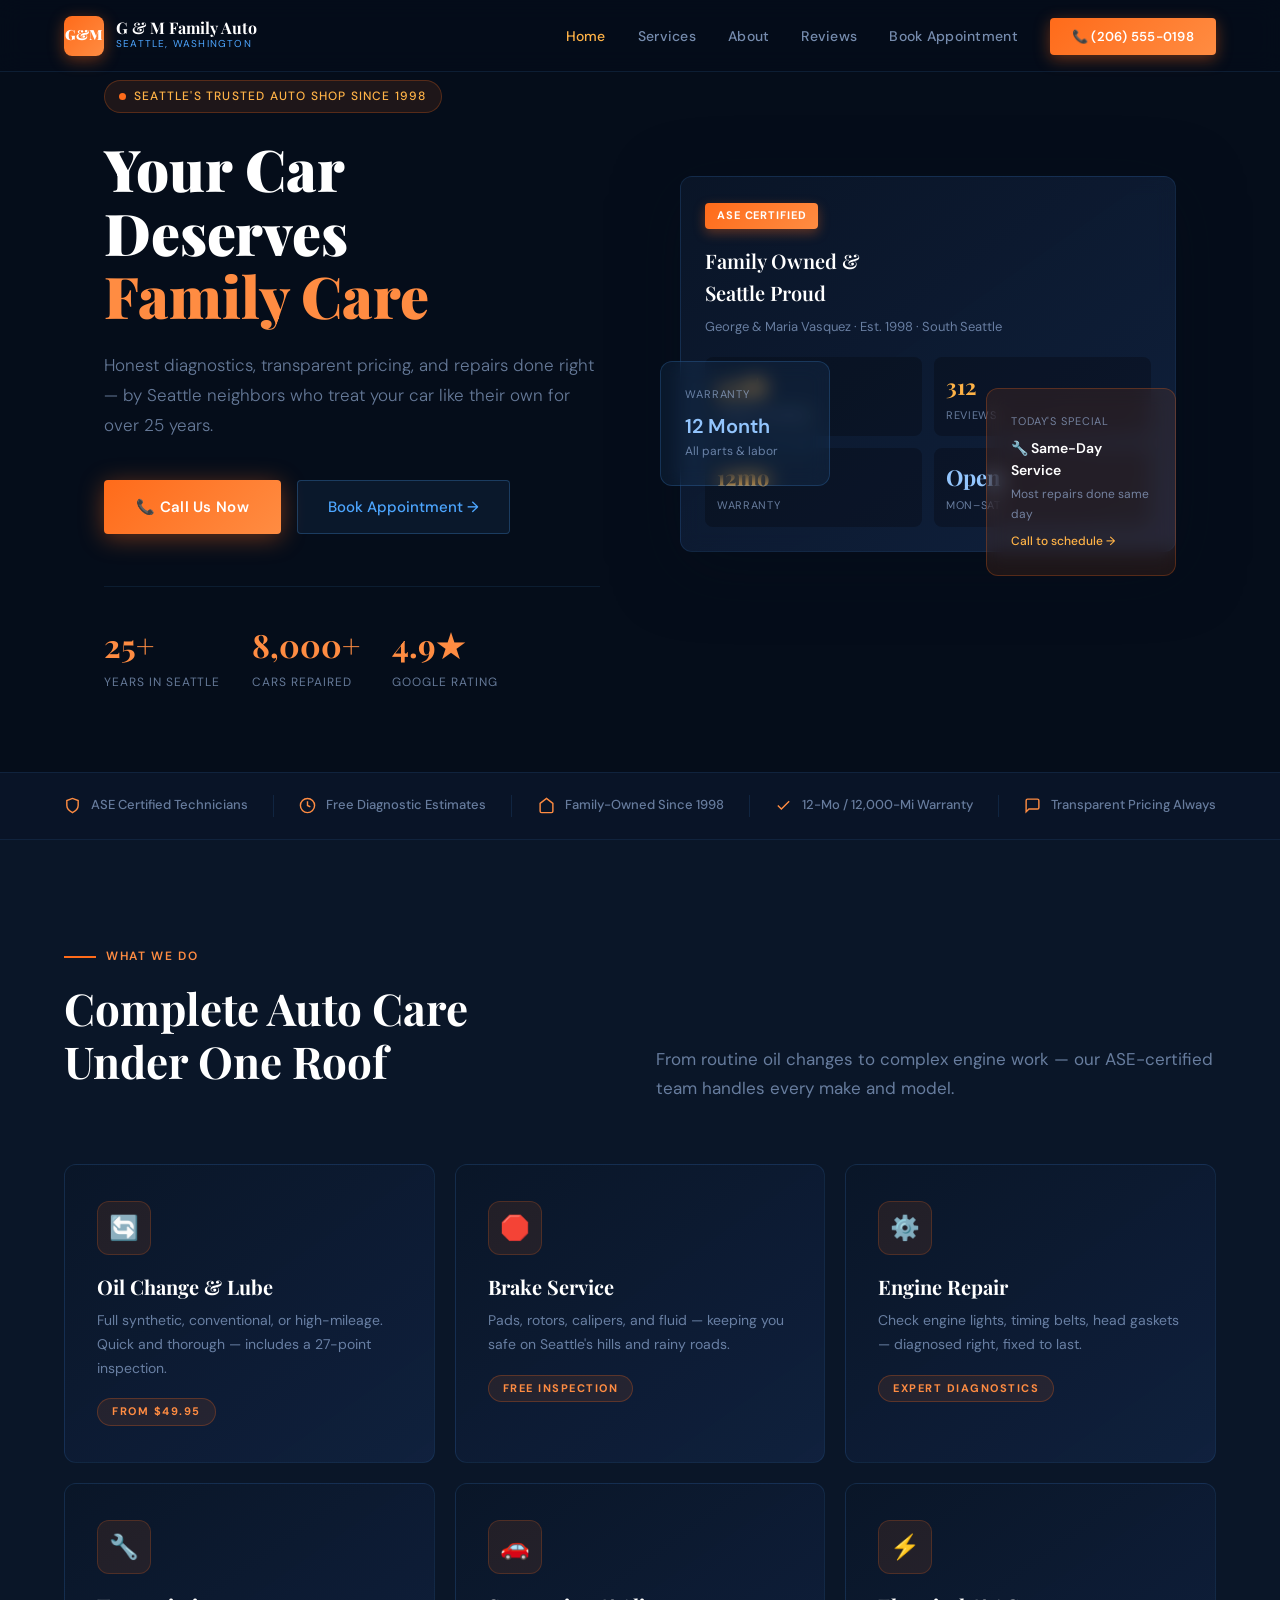
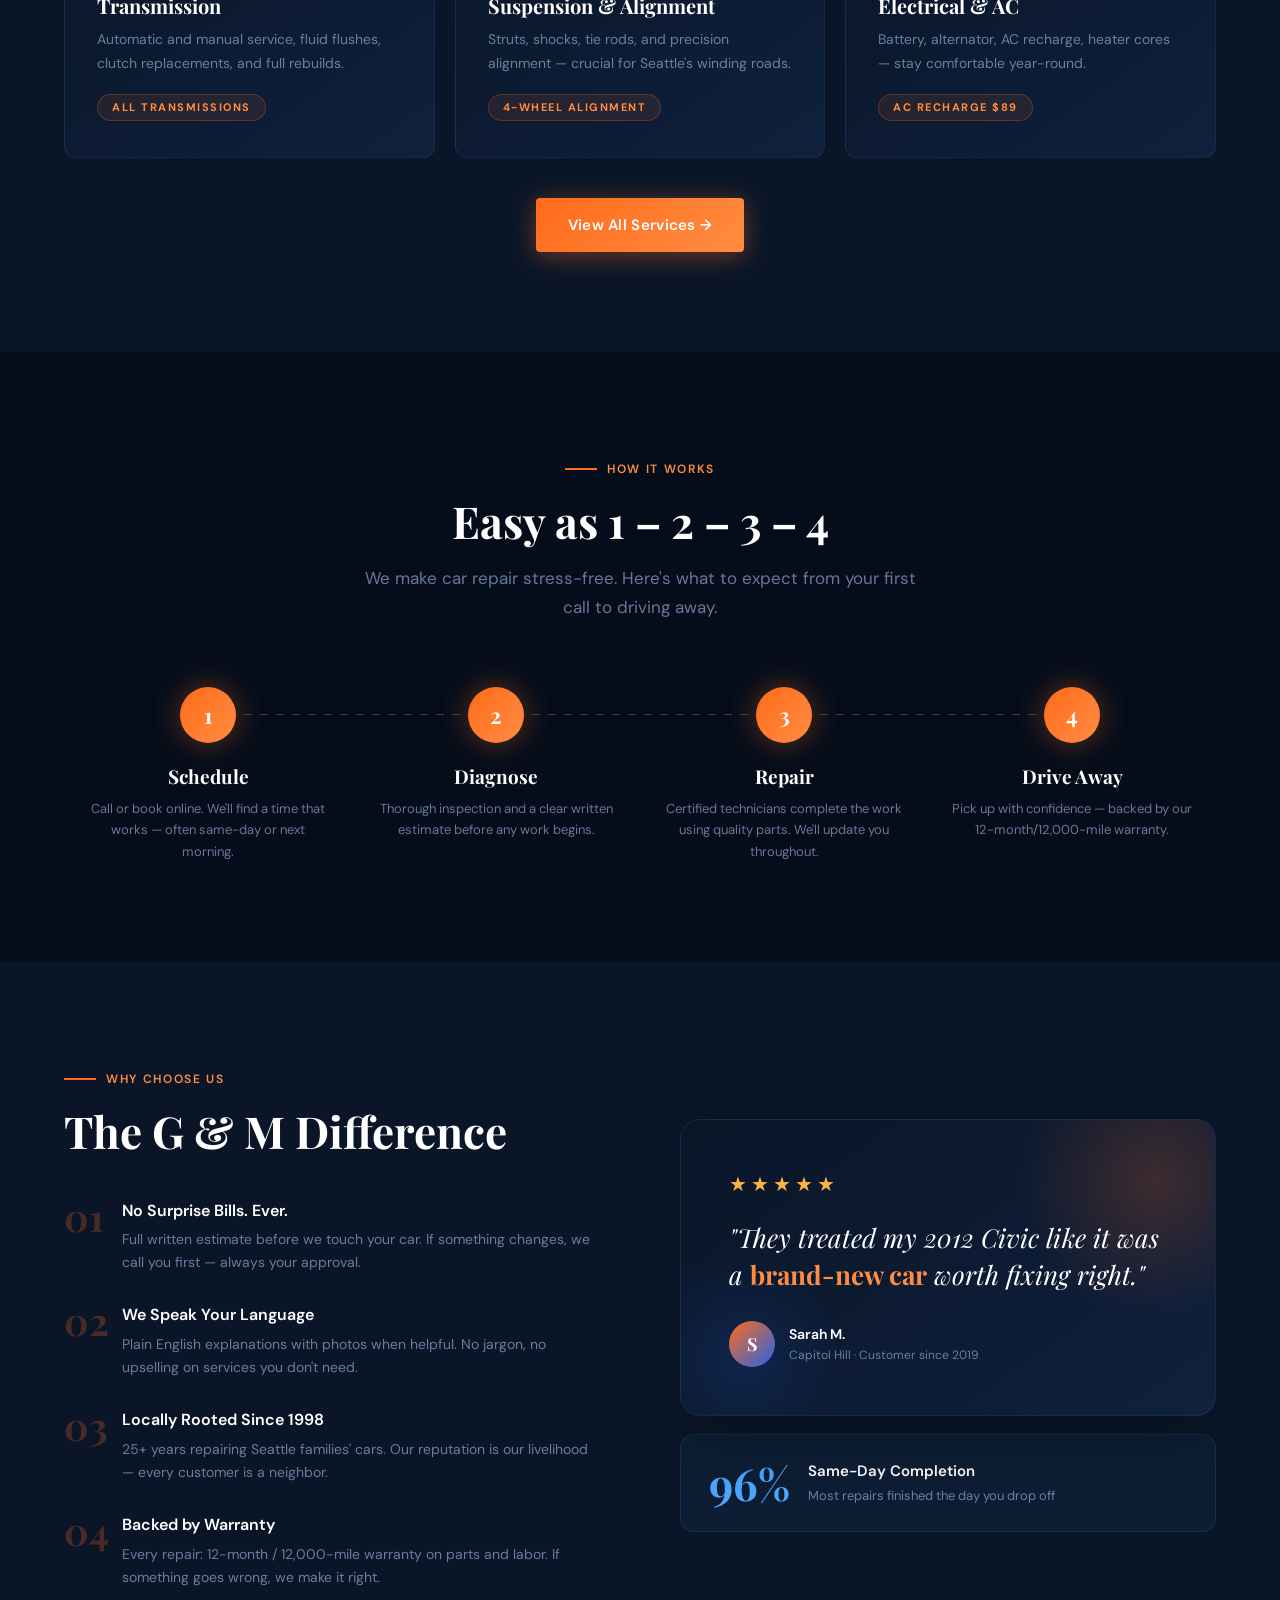
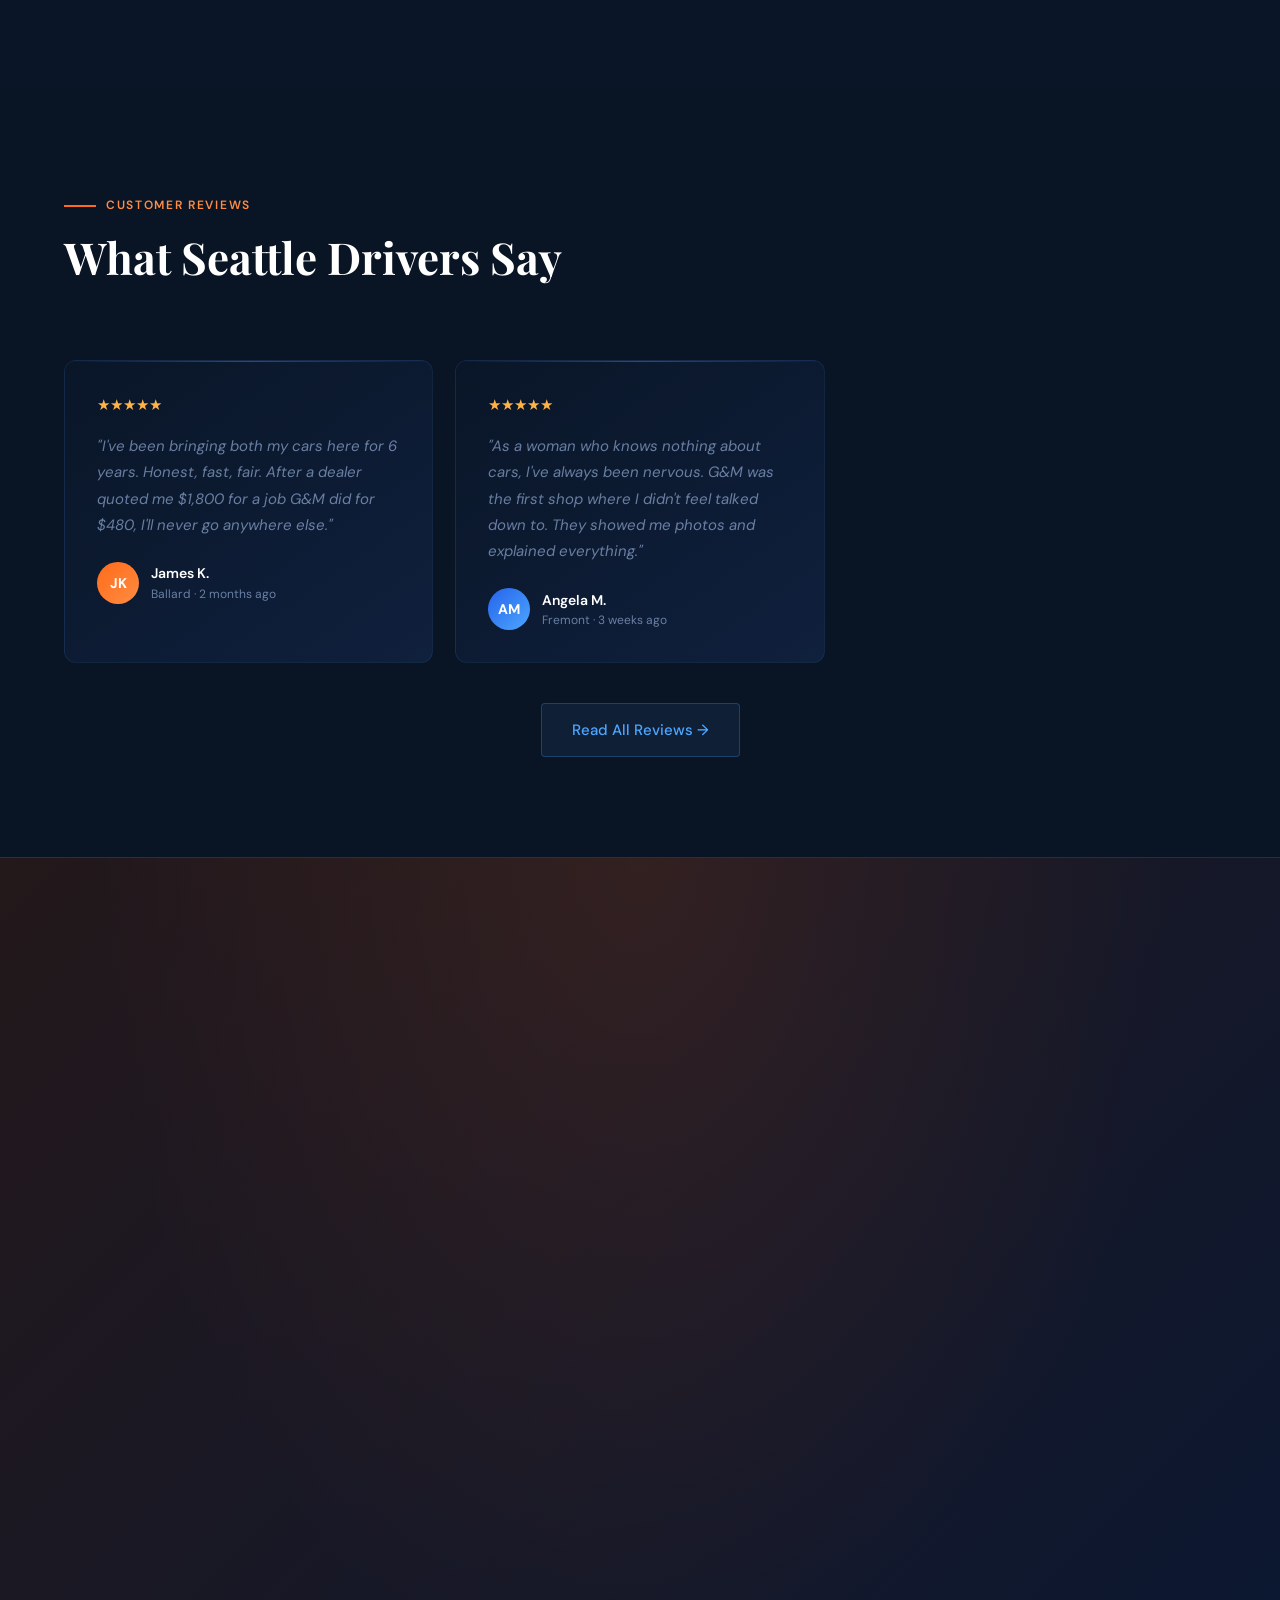
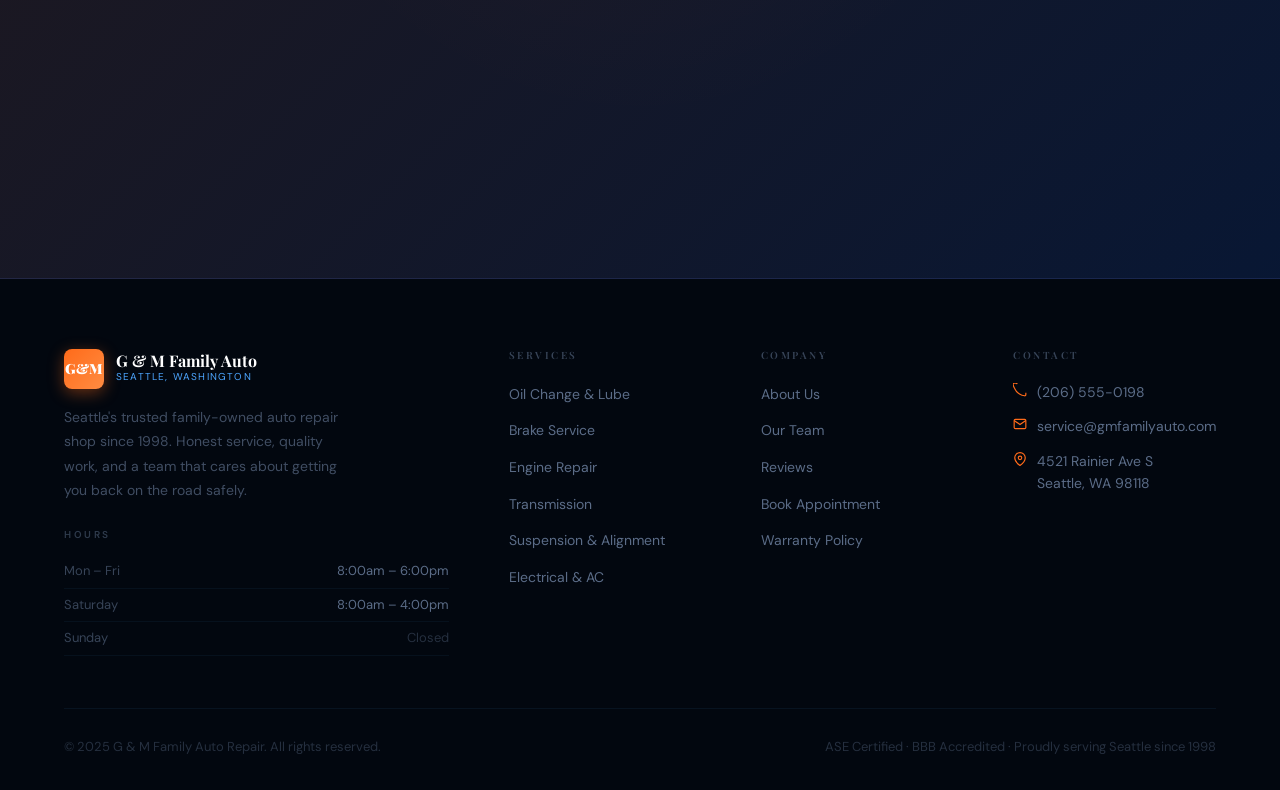
==== commit 334ac7e8: "Update index.html" ====
--- a/index.html
+++ b/index.html
@@ -4,479 +4,108 @@
   <meta charset="UTF-8" />
   <meta name="viewport" content="width=device-width, initial-scale=1.0" />
   <title>G & M Family Auto Repair — Seattle, WA</title>
-  <link rel="preconnect" href="https://fonts.googleapis.com" />
-  <link href="https://fonts.googleapis.com/css2?family=Cormorant+Garamond:ital,wght@0,400;0,600;0,700;1,400;1,600&family=Outfit:wght@300;400;500;600&family=Space+Mono:wght@400;700&display=swap" rel="stylesheet" />
-  <style>
-    *, *::before, *::after { box-sizing: border-box; margin: 0; padding: 0; }
-
-    :root {
-      --navy:       #050D1A;
-      --navy-mid:   #0A1628;
-      --navy-light: #112240;
-      --navy-card:  #0D1B35;
-      --blue:       #1A3A6B;
-      --blue-bright:#2563EB;
-      --electric:   #4DA6FF;
-      --orange:     #FF6B1A;
-      --orange-hot: #FF8C42;
-      --orange-glow:#FFB347;
-      --white:      #F0F6FF;
-      --muted:      rgba(180,210,255,0.45);
-      --serif:      'Cormorant Garamond', Georgia, serif;
-      --sans:       'Outfit', sans-serif;
-      --mono:       'Space Mono', monospace;
-    }
-
-    html { scroll-behavior: smooth; }
-
-    body {
-      background: var(--navy);
-      color: var(--white);
-      font-family: var(--sans);
-      font-weight: 400;
-      line-height: 1.6;
-      overflow-x: hidden;
-    }
-
-    body::after {
-      content: '';
-      position: fixed; inset: 0;
-      background-image: url("data:image/svg+xml,%3Csvg viewBox='0 0 512 512' xmlns='http://www.w3.org/2000/svg'%3E%3Cfilter id='n'%3E%3CfeTurbulence type='fractalNoise' baseFrequency='0.75' numOctaves='4' stitchTiles='stitch'/%3E%3C/filter%3E%3Crect width='100%25' height='100%25' filter='url(%23n)' opacity='0.03'/%3E%3C/svg%3E");
-      pointer-events: none; z-index: 9998; opacity: 0.55; mix-blend-mode: overlay;
-    }
-
-    .aurora { position: fixed; inset: 0; pointer-events: none; z-index: 0; overflow: hidden; }
-    .aurora-orb { position: absolute; border-radius: 50%; filter: blur(120px); animation: drift 18s ease-in-out infinite; }
-    .aurora-orb:nth-child(1) { width:600px;height:600px;background:var(--blue-bright);top:-200px;left:-100px;opacity:.14;animation-delay:0s; }
-    .aurora-orb:nth-child(2) { width:500px;height:500px;background:var(--orange);top:30%;right:-150px;opacity:.1;animation-delay:-6s; }
-    .aurora-orb:nth-child(3) { width:400px;height:400px;background:var(--electric);bottom:10%;left:20%;opacity:.08;animation-delay:-12s; }
-    @keyframes drift { 0%,100%{transform:translate(0,0) scale(1)} 33%{transform:translate(40px,-30px) scale(1.05)} 66%{transform:translate(-20px,20px) scale(0.95)} }
-
-    /* NAV */
-    nav {
-      position:fixed; top:0; left:0; right:0; z-index:200;
-      padding:0 48px; height:72px;
-      display:flex; align-items:center; justify-content:space-between;
-      background:rgba(5,13,26,.88); backdrop-filter:blur(20px);
-      border-bottom:1px solid rgba(77,166,255,.12);
-      animation: slideDown .7s cubic-bezier(.16,1,.3,1) both;
-    }
-    @keyframes slideDown { from{transform:translateY(-100%);opacity:0} to{transform:translateY(0);opacity:1} }
-    .nav-logo { display:flex; align-items:center; gap:12px; text-decoration:none; }
-    .nav-badge {
-      width:40px; height:40px; border-radius:8px;
-      background:linear-gradient(135deg,var(--orange),var(--orange-hot));
-      display:flex; align-items:center; justify-content:center;
-      font-family:var(--serif); font-size:15px; font-weight:700; color:white;
-      box-shadow:0 0 20px rgba(255,107,26,.45);
-    }
-    .nav-name { font-family:var(--serif); font-size:18px; color:var(--white); }
-    .nav-sub  { font-family:var(--mono); font-size:9px; color:var(--electric); letter-spacing:3px; text-transform:uppercase; opacity:.65; margin-top:1px; }
-    .nav-links { display:flex; align-items:center; gap:36px; list-style:none; }
-    .nav-links a { text-decoration:none; color:rgba(180,210,255,.6); font-size:13px; font-weight:500; letter-spacing:.5px; transition:color .2s; }
-    .nav-links a:hover { color:var(--orange-hot); }
-    .nav-cta {
-      background:linear-gradient(135deg,var(--orange),var(--orange-hot)) !important;
-      color:white !important; padding:9px 22px; border-radius:6px;
-      font-weight:600 !important; box-shadow:0 4px 20px rgba(255,107,26,.35);
-      transition:box-shadow .2s,transform .15s !important;
-    }
-    .nav-cta:hover { box-shadow:0 6px 32px rgba(255,107,26,.6) !important; transform:translateY(-1px); }
-
-    /* HERO */
-    .hero {
-      min-height:100vh; padding:72px 48px 0;
-      display:grid; grid-template-columns:1fr 1fr;
-      align-items:center; gap:60px;
-      max-width:1280px; margin:0 auto; position:relative; z-index:1;
-    }
-    .hero-content { padding-top:40px; }
-    .hero-eyebrow {
-      display:inline-flex; align-items:center; gap:10px;
-      font-family:var(--mono); font-size:10px; letter-spacing:4px; text-transform:uppercase;
-      color:var(--electric); margin-bottom:24px;
-      animation:fadeUp .8s .2s ease both;
-    }
-    .hero-eyebrow::before { content:''; width:30px; height:1px; background:var(--electric); }
-    .hero h1 {
-      font-family:var(--serif); font-size:clamp(48px,5.5vw,78px);
-      line-height:1.05; font-weight:600; color:var(--white); margin-bottom:24px;
-      animation:fadeUp .8s .35s ease both;
-    }
-    .hero h1 em { font-style:italic; color:var(--orange-hot); }
-    .hero-sub { font-size:17px; color:var(--muted); line-height:1.75; max-width:460px; margin-bottom:44px; animation:fadeUp .8s .5s ease both; }
-    .hero-actions { display:flex; gap:14px; flex-wrap:wrap; animation:fadeUp .8s .65s ease both; }
-
-    .btn-orange {
-      background:linear-gradient(135deg,var(--orange),var(--orange-hot));
-      color:white; padding:15px 30px; border-radius:6px;
-      font-size:15px; font-weight:600; text-decoration:none;
-      display:inline-flex; align-items:center; gap:8px;
-      box-shadow:0 6px 30px rgba(255,107,26,.4);
-      transition:transform .15s,box-shadow .2s;
-    }
-    .btn-orange:hover { transform:translateY(-2px); box-shadow:0 10px 40px rgba(255,107,26,.6); }
-    .btn-glass {
-      background:rgba(77,166,255,.08); color:var(--electric);
-      padding:15px 30px; border-radius:6px; font-size:15px; font-weight:500;
-      text-decoration:none; border:1px solid rgba(77,166,255,.25);
-      display:inline-flex; align-items:center; gap:8px;
-      transition:background .2s,border-color .2s;
-    }
-    .btn-glass:hover { background:rgba(77,166,255,.16); border-color:rgba(77,166,255,.5); }
-
-    .hero-stats {
-      display:flex; gap:44px; margin-top:56px; padding-top:36px;
-      border-top:1px solid rgba(77,166,255,.1);
-      animation:fadeUp .8s .8s ease both;
-    }
-    .stat-num { font-family:var(--serif); font-size:42px; color:var(--orange-hot); line-height:1; font-weight:600; }
-    .stat-lbl { font-size:11px; color:var(--muted); font-weight:500; letter-spacing:1px; margin-top:6px; text-transform:uppercase; }
-
-    /* HERO VISUAL */
-    .hero-visual { animation:fadeIn 1.2s .4s ease both; position:relative; z-index:1; }
-    .hero-card {
-      background:linear-gradient(145deg,var(--navy-card),var(--navy-light));
-      border:1px solid rgba(77,166,255,.15); border-radius:20px; overflow:hidden;
-      position:relative; aspect-ratio:4/5;
-      display:flex; flex-direction:column; justify-content:flex-end; padding:32px;
-      box-shadow:0 40px 80px rgba(0,0,0,.6), inset 0 1px 0 rgba(77,166,255,.1);
-    }
-    .hero-card-glow {
-      position:absolute; inset:0;
-      background:
-        radial-gradient(ellipse at 25% 15%,rgba(37,99,235,.25) 0%,transparent 55%),
-        radial-gradient(ellipse at 85% 85%,rgba(255,107,26,.2) 0%,transparent 50%);
-    }
-    .hero-car-svg { position:absolute; top:50%; left:50%; transform:translate(-50%,-62%); width:88%; }
-    .hero-card-info { position:relative; z-index:2; }
-    .hero-badge {
-      background:linear-gradient(135deg,var(--orange),var(--orange-hot));
-      color:white; font-size:10px; font-weight:700; letter-spacing:2.5px; text-transform:uppercase;
-      padding:6px 14px; border-radius:4px; display:inline-block; margin-bottom:12px;
-      box-shadow:0 4px 16px rgba(255,107,26,.4);
-    }
-    .hero-card-title { font-family:var(--serif); font-size:24px; color:white; line-height:1.3; font-weight:600; }
-    .hero-card-meta { display:flex; align-items:center; gap:8px; margin-top:8px; font-size:13px; color:rgba(180,210,255,.5); }
-    .ftag {
-      position:absolute; background:rgba(5,13,26,.94); border:1px solid rgba(77,166,255,.2);
-      border-radius:12px; padding:12px 16px; box-shadow:0 8px 32px rgba(0,0,0,.4);
-      display:flex; align-items:center; gap:10px; font-size:13px; font-weight:600; color:var(--white);
-      backdrop-filter:blur(12px); animation:float 4s ease-in-out infinite;
-    }
-    .ftag.t1 { top:24px; right:-20px; animation-delay:0s; }
-    .ftag.t2 { bottom:130px; left:-26px; animation-delay:2s; }
-    @keyframes float { 0%,100%{transform:translateY(0)} 50%{transform:translateY(-7px)} }
-    .tico { width:32px; height:32px; border-radius:8px; display:flex; align-items:center; justify-content:center; font-size:16px; }
-    .tsub { font-size:11px; color:var(--muted); font-weight:400; }
-
-    @keyframes fadeUp { from{opacity:0;transform:translateY(28px)} to{opacity:1;transform:translateY(0)} }
-    @keyframes fadeIn { from{opacity:0} to{opacity:1} }
-
-    /* TRUST BAR */
-    .trust-bar {
-      position:relative; z-index:1;
-      background:rgba(10,22,40,.9);
-      border-top:1px solid rgba(77,166,255,.1); border-bottom:1px solid rgba(77,166,255,.1);
-      padding:22px 48px;
-    }
-    .trust-inner { max-width:1280px; margin:0 auto; display:flex; align-items:center; justify-content:space-between; gap:20px; flex-wrap:wrap; }
-    .titem { display:flex; align-items:center; gap:10px; color:rgba(180,210,255,.55); font-size:13px; font-weight:500; }
-    .titem svg { color:var(--orange-hot); flex-shrink:0; }
-    .tdiv { width:1px; height:22px; background:rgba(77,166,255,.12); }
-
-    /* SECTIONS */
-    section { padding:110px 48px; position:relative; z-index:1; }
-    .si { max-width:1280px; margin:0 auto; }
-    .stag {
-      font-family:var(--mono); font-size:10px; letter-spacing:3.5px; text-transform:uppercase;
-      color:var(--orange-hot); display:flex; align-items:center; gap:10px; margin-bottom:16px;
-    }
-    .stag::before { content:''; width:22px; height:1px; background:var(--orange-hot); }
-    .stitle { font-family:var(--serif); font-size:clamp(34px,3.5vw,52px); line-height:1.1; color:var(--white); margin-bottom:16px; font-weight:600; }
-    .sdesc { font-size:16px; color:var(--muted); line-height:1.75; max-width:520px; }
-
-    /* ═══ SHATTER CARDS ═══ */
-    .services { background:var(--navy-mid); }
-    .svcs-hdr { display:flex; justify-content:space-between; align-items:flex-end; margin-bottom:64px; gap:40px; flex-wrap:wrap; }
-    .svcs-grid { display:grid; grid-template-columns:repeat(3,1fr); gap:20px; }
-
-    .sc-wrap {
-      position:relative; border-radius:16px; overflow:hidden; cursor:pointer;
-    }
-    .sc {
-      background:linear-gradient(145deg,var(--navy-card),rgba(17,34,64,.95));
-      border:1px solid rgba(77,166,255,.12);
-      padding:36px 32px; border-radius:16px;
-      position:relative; z-index:2;
-      transition:transform .3s ease;
-    }
-    .sc::before {
-      content:''; position:absolute; top:0; left:0; right:0; height:1px;
-      background:linear-gradient(90deg,transparent,rgba(77,166,255,.4),transparent);
-    }
-    .sc-wrap:hover .sc { transform:scale(0.965); }
-
-    .sc-canvas {
-      position:absolute; inset:0; width:100%; height:100%;
-      border-radius:16px; z-index:10; pointer-events:none; opacity:0;
-    }
-    .sc-icon {
-      width:54px; height:54px;
-      background:rgba(255,107,26,.1); border:1px solid rgba(255,107,26,.2);
-      border-radius:12px; display:flex; align-items:center; justify-content:center;
-      margin-bottom:20px; transition:background .3s,box-shadow .3s;
-    }
-    .sc-wrap:hover .sc-icon { background:rgba(255,107,26,.22); box-shadow:0 0 22px rgba(255,107,26,.32); }
-    .sc h3 { font-family:var(--serif); font-size:22px; color:var(--white); margin-bottom:10px; font-weight:600; }
-    .sc p  { font-size:14px; color:var(--muted); line-height:1.65; }
-    .sc-pill {
-      display:inline-block; margin-top:18px;
-      font-size:10px; font-weight:700; letter-spacing:2px; text-transform:uppercase;
-      color:var(--orange-hot); background:rgba(255,107,26,.1);
-      border:1px solid rgba(255,107,26,.25); border-radius:20px; padding:4px 12px;
-    }
-
-    /* WHY */
-    .why-grid { display:grid; grid-template-columns:1fr 1fr; gap:80px; align-items:center; }
-    .why-list { list-style:none; display:flex; flex-direction:column; gap:28px; margin-top:40px; }
-    .witem { display:flex; gap:20px; align-items:flex-start; }
-    .wnum { font-family:var(--serif); font-size:38px; color:var(--orange-hot); opacity:.2; line-height:1; flex-shrink:0; width:38px; font-weight:700; }
-    .wt { font-weight:600; font-size:16px; color:var(--white); margin-bottom:5px; }
-    .wd { font-size:14px; color:var(--muted); line-height:1.65; }
-    .why-card {
-      background:linear-gradient(145deg,var(--navy-card),var(--navy-light));
-      border:1px solid rgba(77,166,255,.12); border-radius:20px; padding:48px;
-      position:relative; overflow:hidden; box-shadow:0 30px 60px rgba(0,0,0,.4);
-    }
-    .why-card::before { content:''; position:absolute; top:-80px; right:-80px; width:280px; height:280px; background:radial-gradient(circle,rgba(255,107,26,.25),transparent 70%); }
-    .why-card::after  { content:''; position:absolute; bottom:-40px; left:-40px; width:200px; height:200px; background:radial-gradient(circle,rgba(37,99,235,.2),transparent 70%); }
-    .wstars { display:flex; gap:4px; margin-bottom:20px; position:relative; z-index:1; }
-    .wstars span { color:var(--orange-glow); font-size:20px; }
-    .wquote { font-family:var(--serif); font-size:28px; color:var(--white); line-height:1.4; position:relative; z-index:1; font-style:italic; }
-    .wquote strong { font-style:normal; color:var(--orange-hot); }
-    .wattr { margin-top:30px; display:flex; align-items:center; gap:14px; position:relative; z-index:1; }
-    .wavatar {
-      width:46px; height:46px; border-radius:50%;
-      background:linear-gradient(135deg,var(--orange),var(--blue-bright));
-      display:flex; align-items:center; justify-content:center;
-      font-family:var(--serif); font-size:18px; color:white; font-weight:700;
-    }
-    .wan { font-weight:600; color:var(--white); font-size:14px; }
-    .war { font-size:12px; color:var(--muted); }
-    .stat-pill {
-      background:rgba(77,166,255,.06); border:1px solid rgba(77,166,255,.12);
-      border-radius:14px; padding:24px 28px;
-      display:flex; gap:18px; align-items:center; margin-top:18px;
-    }
-    .sp-num { font-family:var(--serif); font-size:44px; color:var(--electric); line-height:1; font-weight:700; }
-    .sp-lbl { font-size:13px; color:var(--muted); }
-    .sp-lbl strong { display:block; font-size:15px; color:var(--white); font-weight:600; margin-bottom:3px; }
-
-    /* REVIEWS */
-    .reviews { background:rgba(10,22,40,.8); }
-    .reviews-grid { display:grid; grid-template-columns:repeat(3,1fr); gap:22px; margin-top:60px; }
-    .rev-card {
-      background:linear-gradient(145deg,var(--navy-card),var(--navy-light));
-      border:1px solid rgba(77,166,255,.1); border-radius:16px; padding:32px;
-      position:relative; overflow:hidden;
-    }
-    .rev-card::before { content:''; position:absolute; top:0; left:0; right:0; height:1px; background:linear-gradient(90deg,transparent,rgba(255,107,26,.4),transparent); }
-    .rstars { display:flex; gap:3px; margin-bottom:16px; }
-    .rstars span { color:var(--orange-glow); font-size:15px; }
-    .rtext { font-size:15px; color:var(--muted); line-height:1.75; margin-bottom:24px; font-style:italic; }
-    .rauth { display:flex; align-items:center; gap:12px; }
-    .rinit { width:42px; height:42px; border-radius:50%; display:flex; align-items:center; justify-content:center; font-weight:700; font-size:14px; color:white; flex-shrink:0; }
-    .rname { font-weight:600; font-size:14px; color:var(--white); }
-    .rloc  { font-size:12px; color:var(--muted); }
-
-    /* PROCESS */
-    .proc-steps { display:grid; grid-template-columns:repeat(4,1fr); gap:0; margin-top:64px; position:relative; }
-    .proc-steps::before {
-      content:''; position:absolute; top:28px;
-      left:calc(12.5% + 22px); right:calc(12.5% + 22px); height:1px;
-      background:repeating-linear-gradient(90deg,rgba(77,166,255,.4) 0,rgba(77,166,255,.4) 8px,transparent 8px,transparent 16px);
-    }
-    .pstep { text-align:center; padding:0 20px; }
-    .pcircle {
-      width:56px; height:56px; border-radius:50%;
-      background:linear-gradient(135deg,var(--orange),var(--orange-hot));
-      color:white; font-family:var(--serif); font-size:22px; font-weight:700;
-      display:flex; align-items:center; justify-content:center;
-      margin:0 auto 22px; position:relative; z-index:1;
-      box-shadow:0 0 30px rgba(255,107,26,.4);
-    }
-    .pstep h3 { font-family:var(--serif); font-size:19px; color:var(--white); margin-bottom:10px; font-weight:600; }
-    .pstep p  { font-size:13px; color:var(--muted); line-height:1.65; }
-
-    /* ABOUT */
-    .about-grid { display:grid; grid-template-columns:1fr 1fr; gap:80px; align-items:center; }
-    .about-vis {
-      background:linear-gradient(145deg,var(--navy-card),var(--navy-light));
-      border:1px solid rgba(77,166,255,.12); border-radius:20px;
-      aspect-ratio:4/3; display:flex; align-items:center; justify-content:center;
-      position:relative; overflow:hidden;
-    }
-    .about-vis::before { content:''; position:absolute; inset:0; background:radial-gradient(ellipse at 40% 60%,rgba(37,99,235,.2),transparent 70%); }
-    .about-year {
-      position:absolute; top:20px; right:20px;
-      background:linear-gradient(135deg,var(--orange),var(--orange-hot));
-      border-radius:10px; padding:16px 20px; text-align:center;
-      box-shadow:0 8px 30px rgba(255,107,26,.4);
-    }
-    .ay-num { font-family:var(--serif); font-size:30px; color:white; line-height:1; font-weight:700; }
-    .ay-lbl { font-size:9px; color:rgba(255,255,255,.7); text-transform:uppercase; letter-spacing:2px; margin-top:3px; }
-    .atext { font-size:16px; color:var(--muted); line-height:1.8; margin-top:24px; }
-    .avals { display:grid; grid-template-columns:1fr 1fr; gap:14px; margin-top:36px; }
-    .aval { background:rgba(77,166,255,.04); border:1px solid rgba(77,166,255,.1); border-radius:12px; padding:18px; }
-    .aval-ic { font-size:22px; margin-bottom:8px; }
-    .aval h4 { font-size:14px; font-weight:600; color:var(--white); margin-bottom:4px; }
-    .aval p  { font-size:12px; color:var(--muted); line-height:1.5; }
-
-    /* CTA */
-    .cta {
-      background:linear-gradient(135deg,rgba(255,107,26,.15) 0%,rgba(37,99,235,.15) 100%);
-      border-top:1px solid rgba(255,107,26,.2); border-bottom:1px solid rgba(37,99,235,.2);
-      padding:90px 48px; text-align:center; position:relative; z-index:1;
-    }
-    .cta::before { content:''; position:absolute; inset:0; background:radial-gradient(ellipse at 50% 0%,rgba(255,107,26,.12),transparent 60%); }
-    .cta h2 { font-family:var(--serif); font-size:clamp(34px,4vw,56px); color:var(--white); margin-bottom:16px; font-weight:600; position:relative; }
-    .cta > p { font-size:17px; color:var(--muted); margin-bottom:44px; position:relative; }
-    .cta-btns { display:flex; gap:14px; justify-content:center; flex-wrap:wrap; position:relative; }
-    .cta-meta { margin-top:52px; display:flex; gap:44px; justify-content:center; flex-wrap:wrap; position:relative; }
-    .cmeta { display:flex; align-items:center; gap:8px; font-size:14px; color:rgba(180,210,255,.5); }
-    .cmeta svg { color:var(--electric); }
-
-    /* FOOTER */
-    footer { background:#030810; padding:70px 48px 32px; position:relative; z-index:1; }
-    .fi { max-width:1280px; margin:0 auto; }
-    .ftop { display:grid; grid-template-columns:2fr 1fr 1fr 1fr; gap:60px; padding-bottom:52px; border-bottom:1px solid rgba(77,166,255,.07); }
-    .fname { font-family:var(--serif); font-size:20px; color:var(--white); margin-bottom:14px; }
-    .fbrand p { font-size:14px; color:rgba(180,210,255,.35); line-height:1.75; }
-    .fhr { display:flex; justify-content:space-between; font-size:13px; padding:6px 0; border-bottom:1px solid rgba(77,166,255,.06); color:rgba(180,210,255,.5); }
-    .fhr .day { color:rgba(180,210,255,.3); }
-    .fcol h4 { font-size:10px; font-weight:600; letter-spacing:2.5px; text-transform:uppercase; color:rgba(180,210,255,.3); margin-bottom:20px; }
-    .flinks { list-style:none; display:flex; flex-direction:column; gap:11px; }
-    .flinks a { text-decoration:none; font-size:14px; color:rgba(180,210,255,.5); transition:color .2s; }
-    .flinks a:hover { color:var(--orange-hot); }
-    .fcon { display:flex; gap:10px; font-size:14px; color:rgba(180,210,255,.5); margin-bottom:12px; }
-    .fcon svg { color:var(--orange); flex-shrink:0; margin-top:2px; }
-    .fbot { display:flex; justify-content:space-between; padding-top:30px; flex-wrap:wrap; gap:10px; }
-    .fbot p { font-size:13px; color:rgba(180,210,255,.2); }
-
-    /* REVEAL */
-    .reveal { opacity:0; transform:translateY(32px); transition:opacity .75s ease,transform .75s ease; }
-    .reveal.visible { opacity:1; transform:translateY(0); }
-
-    /* RESPONSIVE */
-    @media (max-width:960px) {
-      nav { padding:0 20px; }
-      .nav-links { display:none; }
-      .hero { grid-template-columns:1fr; padding:90px 20px 40px; gap:40px; }
-      .hero-visual { order:-1; }
-      .hero-card { aspect-ratio:16/9; }
-      .ftag.t1 { right:8px; } .ftag.t2 { left:8px; }
-      section { padding:70px 20px; }
-      .svcs-grid { grid-template-columns:1fr 1fr; }
-      .why-grid, .about-grid { grid-template-columns:1fr; gap:40px; }
-      .reviews-grid { grid-template-columns:1fr; }
-      .proc-steps { grid-template-columns:1fr 1fr; gap:30px; }
-      .proc-steps::before { display:none; }
-      .ftop { grid-template-columns:1fr 1fr; gap:40px; }
-      .cta,.cta + * { padding-left:20px; padding-right:20px; }
-      footer { padding:60px 20px 28px; }
-    }
-    @media (max-width:560px) { .svcs-grid { grid-template-columns:1fr; } .avals { grid-template-columns:1fr; } }
-  </style>
+  <meta name="description" content="Seattle's trusted family-owned auto repair shop since 1998. ASE-certified technicians, honest pricing, 12-month warranty. Call (206) 555-0198." />
+  <link rel="stylesheet" href="css/style.css" />
+  <link rel="icon" href="data:image/svg+xml,<svg xmlns='http://www.w3.org/2000/svg' viewBox='0 0 100 100'><text y='.9em' font-size='90'>🔧</text></svg>" />
 </head>
 <body>
 
-<div class="aurora" aria-hidden="true">
-  <div class="aurora-orb"></div>
-  <div class="aurora-orb"></div>
-  <div class="aurora-orb"></div>
-</div>
-
-<!-- NAV -->
-<nav>
-  <a href="#" class="nav-logo">
-    <div class="nav-badge">G&M</div>
-    <div><div class="nav-name">G & M Family Auto</div><div class="nav-sub">Seattle, Washington</div></div>
-  </a>
-  <ul class="nav-links">
-    <li><a href="#services">Services</a></li>
-    <li><a href="#about">About</a></li>
-    <li><a href="#reviews">Reviews</a></li>
-    <li><a href="#contact">Contact</a></li>
+<!-- NAVBAR -->
+<nav class="navbar" id="navbar">
+  <div class="nav-logo">
+    <div class="nav-logo-mark">G&M</div>
+    <div class="nav-logo-text">
+      <span class="nav-logo-name">G & M Family Auto</span>
+      <span class="nav-logo-sub">Seattle, Washington</span>
+    </div>
+  </div>
+  <ul class="nav-links" id="navLinks">
+    <li><a href="index.html" class="active">Home</a></li>
+    <li><a href="pages/services.html">Services</a></li>
+    <li><a href="pages/about.html">About</a></li>
+    <li><a href="pages/reviews.html">Reviews</a></li>
+    <li><a href="#booking">Book Appointment</a></li>
     <li><a href="tel:+12065550198" class="nav-cta">📞 (206) 555-0198</a></li>
   </ul>
+  <button class="hamburger" id="hamburger" aria-label="Menu">
+    <span></span><span></span><span></span>
+  </button>
 </nav>
 
 <!-- HERO -->
-<section style="padding:0;background:transparent;">
-  <div class="hero">
-    <div class="hero-content">
-      <div class="hero-eyebrow">Seattle's Trusted Auto Shop</div>
-      <h1>Your Car Deserves<br/><em>Family Care</em></h1>
-      <p class="hero-sub">Honest diagnostics, transparent pricing, and repairs done right — by Seattle neighbors who treat your car like their own since 1998.</p>
-      <div class="hero-actions">
-        <a href="tel:+12065550198" class="btn-orange">
-          <svg width="16" height="16" viewBox="0 0 24 24" fill="none" stroke="currentColor" stroke-width="2.5"><path d="M22 16.92v3a2 2 0 01-2.18 2 19.79 19.79 0 01-8.63-3.07A19.5 19.5 0 013.07 9.9a19.79 19.79 0 01-3.07-8.67A2 2 0 012 .18h3a2 2 0 012 1.72c.127.96.361 1.903.7 2.81a2 2 0 01-.45 2.11L6.09 7.91a16 16 0 006 6l1.27-1.27a2 2 0 012.11-.45c.907.339 1.85.573 2.81.7A2 2 0 0122 16.92z"/></svg>
-          Call Us Now
+<section style="padding:0;background:transparent;position:relative;z-index:1;">
+  <div class="hero-content">
+    <div class="hero-left">
+      <div class="hero-badge fade-up">
+        <div class="hero-badge-dot"></div>
+        <span>Seattle's Trusted Auto Shop Since 1998</span>
+      </div>
+      <h1 class="hero-title fade-up">
+        Your Car Deserves<br/><span class="accent">Family Care</span>
+      </h1>
+      <p class="hero-desc fade-up">
+        Honest diagnostics, transparent pricing, and repairs done right — by Seattle neighbors who treat your car like their own for over 25 years.
+      </p>
+      <div class="hero-actions fade-up">
+        <a href="tel:+12065550198" class="btn-primary">
+          📞 Call Us Now
         </a>
-        <a href="#services" class="btn-glass">
-          View All Services
-          <svg width="14" height="14" viewBox="0 0 24 24" fill="none" stroke="currentColor" stroke-width="2.5"><path d="M5 12h14M12 5l7 7-7 7"/></svg>
+        <a href="#booking" class="btn-outline">
+          Book Appointment →
         </a>
       </div>
-      <div class="hero-stats">
-        <div><div class="stat-num">25+</div><div class="stat-lbl">Years in Seattle</div></div>
-        <div><div class="stat-num">8k+</div><div class="stat-lbl">Cars Repaired</div></div>
-        <div><div class="stat-num">4.9★</div><div class="stat-lbl">Google Rating</div></div>
+      <div class="hero-stats fade-up">
+        <div>
+          <div class="hero-stat-num" data-count="25" data-suffix="+">0+</div>
+          <div class="hero-stat-label">Years in Seattle</div>
+        </div>
+        <div>
+          <div class="hero-stat-num" data-count="8000" data-suffix="+">0+</div>
+          <div class="hero-stat-label">Cars Repaired</div>
+        </div>
+        <div>
+          <div class="hero-stat-num">4.9★</div>
+          <div class="hero-stat-label">Google Rating</div>
+        </div>
       </div>
     </div>
     <div class="hero-visual">
-      <div class="hero-card">
-        <div class="hero-card-glow"></div>
-        <svg class="hero-car-svg" viewBox="0 0 340 180" fill="none" xmlns="http://www.w3.org/2000/svg">
-          <rect x="0" y="155" width="340" height="25" fill="#0a0f1a" rx="3"/>
-          <rect x="40" y="163" width="40" height="5" fill="#FF6B1A" rx="2" opacity=".6"/>
-          <rect x="150" y="163" width="40" height="5" fill="#FF6B1A" rx="2" opacity=".6"/>
-          <rect x="260" y="163" width="40" height="5" fill="#FF6B1A" rx="2" opacity=".6"/>
-          <rect x="40" y="100" width="260" height="58" fill="#1A3A6B" rx="8"/>
-          <path d="M90 100 C105 70, 130 55, 165 52 L210 52 C240 52 255 68 268 100Z" fill="#112240"/>
-          <path d="M105 98 C115 76, 132 64, 162 61 L185 61 C190 61, 195 65, 200 72 L205 98Z" fill="#4DA6FF" opacity=".6"/>
-          <path d="M210 98 L215 72 C220 64, 228 61, 240 61 L255 61 C262 66, 267 78, 268 98Z" fill="#4DA6FF" opacity=".6"/>
-          <line x1="207" y1="61" x2="209" y2="98" stroke="#0D1B35" stroke-width="4"/>
-          <circle cx="105" cy="158" r="24" fill="#050D1A"/>
-          <circle cx="105" cy="158" r="16" fill="#0A1628"/>
-          <circle cx="105" cy="158" r="8" fill="#1A3A6B"/>
-          <circle cx="105" cy="158" r="3" fill="#FF6B1A"/>
-          <circle cx="235" cy="158" r="24" fill="#050D1A"/>
-          <circle cx="235" cy="158" r="16" fill="#0A1628"/>
-          <circle cx="235" cy="158" r="8" fill="#1A3A6B"/>
-          <circle cx="235" cy="158" r="3" fill="#FF6B1A"/>
-          <rect x="292" y="110" width="14" height="10" fill="#FFB347" rx="3" opacity=".95"/>
-          <rect x="294" y="125" width="10" height="7" fill="#FFB347" rx="2" opacity=".7"/>
-          <rect x="34" y="110" width="10" height="10" fill="#FF4444" rx="2" opacity=".9"/>
-          <line x1="170" y1="103" x2="170" y2="155" stroke="#112240" stroke-width="2.5"/>
-          <rect x="145" y="128" width="18" height="5" fill="#112240" rx="2"/>
-          <rect x="180" y="128" width="18" height="5" fill="#112240" rx="2"/>
-          <ellipse cx="200" cy="78" rx="28" ry="5" fill="white" opacity=".06" transform="rotate(-18,200,78)"/>
-          <circle cx="290" cy="48" r="18" fill="rgba(255,107,26,.12)" stroke="rgba(255,107,26,.3)" stroke-width="1"/>
-          <text x="290" y="54" text-anchor="middle" font-size="18" fill="#FF8C42">🔧</text>
-        </svg>
-        <div class="hero-card-info">
-          <div class="hero-badge">ASE Certified</div>
-          <div class="hero-card-title">Family Owned &amp;<br/>Seattle Proud</div>
-          <div class="hero-card-meta">
-            <svg width="13" height="13" viewBox="0 0 24 24" fill="none" stroke="currentColor" stroke-width="2"><path d="M21 10c0 7-9 13-9 13s-9-6-9-13a9 9 0 0118 0z"/><circle cx="12" cy="10" r="3"/></svg>
-            Seattle, Washington
-          </div>
-        </div>
-      </div>
-      <div class="ftag t1"><div class="tico" style="background:rgba(255,107,26,.12);">🕐</div><div><div>Same-Day Service</div><div class="tsub">Most repairs</div></div></div>
-      <div class="ftag t2"><div class="tico" style="background:rgba(77,166,255,.12);">✓</div><div><div>12-Month Warranty</div><div class="tsub">All repairs</div></div></div>
+      <div class="hero-card-stack">
+        <div class="hero-card hero-card-main">
+          <div class="hero-card-badge">ASE Certified</div>
+          <div class="hero-card-title">Family Owned &<br/>Seattle Proud</div>
+          <div class="hero-card-desc">George & Maria Vasquez · Est. 1998 · South Seattle</div>
+          <div class="hero-card-metrics">
+            <div class="metric-box">
+              <div class="metric-val">4.9★</div>
+              <div class="metric-label">Google Rating</div>
+            </div>
+            <div class="metric-box">
+              <div class="metric-val">312</div>
+              <div class="metric-label">Reviews</div>
+            </div>
+            <div class="metric-box">
+              <div class="metric-val">12mo</div>
+              <div class="metric-label">Warranty</div>
+            </div>
+            <div class="metric-box">
+              <div class="metric-val" style="color:var(--navy-300);">Open</div>
+              <div class="metric-label">Mon–Sat</div>
+            </div>
+          </div>
+        </div>
+        <div class="hero-card hero-card-float">
+          <div style="color:var(--text-light);font-size:11px;text-transform:uppercase;letter-spacing:.08em;margin-bottom:6px;">Today's Special</div>
+          <div style="color:white;font-weight:600;font-size:14px;margin-bottom:4px;">🔧 Same-Day Service</div>
+          <div style="color:var(--text-light);font-size:12px;">Most repairs done same day</div>
+          <div style="color:var(--orange-300);font-size:12px;margin-top:8px;font-weight:500;">Call to schedule →</div>
+        </div>
+        <div class="hero-card hero-card-float2">
+          <div style="color:var(--text-light);font-size:11px;text-transform:uppercase;letter-spacing:.08em;margin-bottom:6px;">Warranty</div>
+          <div style="color:var(--navy-300);font-weight:600;font-size:20px;">12 Month</div>
+          <div style="color:var(--text-light);font-size:12px;">All parts & labor</div>
+        </div>
+      </div>
     </div>
   </div>
 </section>
@@ -484,131 +113,164 @@
 <!-- TRUST BAR -->
 <div class="trust-bar">
   <div class="trust-inner">
-    <div class="titem"><svg width="17" height="17" viewBox="0 0 24 24" fill="none" stroke="currentColor" stroke-width="2"><path d="M12 22s8-4 8-10V5l-8-3-8 3v7c0 6 8 10 8 10z"/></svg>ASE Certified Technicians</div>
-    <div class="tdiv"></div>
-    <div class="titem"><svg width="17" height="17" viewBox="0 0 24 24" fill="none" stroke="currentColor" stroke-width="2"><circle cx="12" cy="12" r="10"/><polyline points="12 6 12 12 16 14"/></svg>Free Diagnostic Estimates</div>
-    <div class="tdiv"></div>
-    <div class="titem"><svg width="17" height="17" viewBox="0 0 24 24" fill="none" stroke="currentColor" stroke-width="2"><path d="M3 9l9-7 9 7v11a2 2 0 01-2 2H5a2 2 0 01-2-2z"/></svg>Family-Owned Since 1998</div>
-    <div class="tdiv"></div>
-    <div class="titem"><svg width="17" height="17" viewBox="0 0 24 24" fill="none" stroke="currentColor" stroke-width="2"><polyline points="20 6 9 17 4 12"/></svg>12-Mo / 12,000-Mi Warranty</div>
-    <div class="tdiv"></div>
-    <div class="titem"><svg width="17" height="17" viewBox="0 0 24 24" fill="none" stroke="currentColor" stroke-width="2"><path d="M21 15a2 2 0 01-2 2H7l-4 4V5a2 2 0 012-2h14a2 2 0 012 2z"/></svg>Transparent Pricing Always</div>
+    <div class="trust-item">
+      <svg width="17" height="17" viewBox="0 0 24 24" fill="none" stroke="currentColor" stroke-width="2"><path d="M12 22s8-4 8-10V5l-8-3-8 3v7c0 6 8 10 8 10z"/></svg>
+      ASE Certified Technicians
+    </div>
+    <div class="trust-divider"></div>
+    <div class="trust-item">
+      <svg width="17" height="17" viewBox="0 0 24 24" fill="none" stroke="currentColor" stroke-width="2"><circle cx="12" cy="12" r="10"/><polyline points="12 6 12 12 16 14"/></svg>
+      Free Diagnostic Estimates
+    </div>
+    <div class="trust-divider"></div>
+    <div class="trust-item">
+      <svg width="17" height="17" viewBox="0 0 24 24" fill="none" stroke="currentColor" stroke-width="2"><path d="M3 9l9-7 9 7v11a2 2 0 01-2 2H5a2 2 0 01-2-2z"/></svg>
+      Family-Owned Since 1998
+    </div>
+    <div class="trust-divider"></div>
+    <div class="trust-item">
+      <svg width="17" height="17" viewBox="0 0 24 24" fill="none" stroke="currentColor" stroke-width="2"><polyline points="20 6 9 17 4 12"/></svg>
+      12-Mo / 12,000-Mi Warranty
+    </div>
+    <div class="trust-divider"></div>
+    <div class="trust-item">
+      <svg width="17" height="17" viewBox="0 0 24 24" fill="none" stroke="currentColor" stroke-width="2"><path d="M21 15a2 2 0 01-2 2H7l-4 4V5a2 2 0 012-2h14a2 2 0 012 2z"/></svg>
+      Transparent Pricing Always
+    </div>
   </div>
 </div>
 
-<!-- SERVICES -->
-<section class="services" id="services">
-  <div class="si">
-    <div class="svcs-hdr">
-      <div><div class="stag">What We Do</div><h2 class="stitle">Complete Auto Care<br/>Under One Roof</h2></div>
-      <p class="sdesc">From routine oil changes to complex engine work — our ASE-certified team handles every make and model.</p>
-    </div>
-    <div class="svcs-grid reveal">
-
-      <div class="sc-wrap">
-        <div class="sc">
-          <div class="sc-icon"><svg width="24" height="24" viewBox="0 0 24 24" fill="none" stroke="#FF6B1A" stroke-width="2"><circle cx="12" cy="12" r="3"/><path d="M12 1v4M12 19v4M4.22 4.22l2.83 2.83M16.95 16.95l2.83 2.83M1 12h4M19 12h4M4.22 19.78l2.83-2.83M16.95 7.05l2.83-2.83"/></svg></div>
-          <h3>Oil Change & Lube</h3>
-          <p>Full synthetic, conventional, or high-mileage. Quick and thorough — includes a 27-point inspection.</p>
-          <span class="sc-pill">From $49.95</span>
-        </div>
-        <canvas class="sc-canvas"></canvas>
-      </div>
-
-      <div class="sc-wrap">
-        <div class="sc">
-          <div class="sc-icon"><svg width="24" height="24" viewBox="0 0 24 24" fill="none" stroke="#FF6B1A" stroke-width="2"><rect x="2" y="7" width="20" height="14" rx="2"/><path d="M16 7V5a2 2 0 00-2-2h-4a2 2 0 00-2 2v2"/><line x1="12" y1="12" x2="12" y2="16"/><line x1="10" y1="14" x2="14" y2="14"/></svg></div>
-          <h3>Brake Service</h3>
-          <p>Pads, rotors, calipers, and fluid — keeping you safe on Seattle's hills and rainy roads.</p>
-          <span class="sc-pill">Free Inspection</span>
-        </div>
-        <canvas class="sc-canvas"></canvas>
-      </div>
-
-      <div class="sc-wrap">
-        <div class="sc">
-          <div class="sc-icon"><svg width="24" height="24" viewBox="0 0 24 24" fill="none" stroke="#FF6B1A" stroke-width="2"><path d="M14.7 6.3a1 1 0 000 1.4l1.6 1.6a1 1 0 001.4 0l3.77-3.77a6 6 0 01-7.94 7.94l-6.91 6.91a2.12 2.12 0 01-3-3l6.91-6.91a6 6 0 017.94-7.94l-3.76 3.76z"/></svg></div>
-          <h3>Engine Repair</h3>
-          <p>Check engine lights, timing belts, head gaskets — diagnosed right, fixed to last.</p>
-          <span class="sc-pill">Expert Diagnostics</span>
-        </div>
-        <canvas class="sc-canvas"></canvas>
-      </div>
-
-      <div class="sc-wrap">
-        <div class="sc">
-          <div class="sc-icon"><svg width="24" height="24" viewBox="0 0 24 24" fill="none" stroke="#FF6B1A" stroke-width="2"><path d="M12 2L2 7l10 5 10-5-10-5zM2 17l10 5 10-5M2 12l10 5 10-5"/></svg></div>
-          <h3>Transmission</h3>
-          <p>Automatic and manual service, fluid flushes, clutch replacements, and full rebuilds.</p>
-          <span class="sc-pill">All Transmissions</span>
-        </div>
-        <canvas class="sc-canvas"></canvas>
-      </div>
-
-      <div class="sc-wrap">
-        <div class="sc">
-          <div class="sc-icon"><svg width="24" height="24" viewBox="0 0 24 24" fill="none" stroke="#FF6B1A" stroke-width="2"><path d="M12 22s8-4 8-10V5l-8-3-8 3v7c0 6 8 10 8 10z"/></svg></div>
-          <h3>Suspension & Alignment</h3>
-          <p>Struts, shocks, tie rods, and precision alignment — crucial for Seattle's winding roads.</p>
-          <span class="sc-pill">4-Wheel Alignment</span>
-        </div>
-        <canvas class="sc-canvas"></canvas>
-      </div>
-
-      <div class="sc-wrap">
-        <div class="sc">
-          <div class="sc-icon"><svg width="24" height="24" viewBox="0 0 24 24" fill="none" stroke="#FF6B1A" stroke-width="2"><polygon points="13 2 3 14 12 14 11 22 21 10 12 10 13 2"/></svg></div>
-          <h3>Electrical & AC</h3>
-          <p>Battery, alternator, AC recharge, heater cores — stay comfortable year-round.</p>
-          <span class="sc-pill">AC Recharge $89</span>
-        </div>
-        <canvas class="sc-canvas"></canvas>
-      </div>
-
+<!-- SERVICES PREVIEW -->
+<section class="section services-section" id="services">
+  <div class="section-inner">
+    <div style="display:flex;justify-content:space-between;align-items:flex-end;margin-bottom:60px;gap:40px;flex-wrap:wrap;">
+      <div>
+        <div class="section-label fade-up"><div class="section-label-line"></div><span>What We Do</span></div>
+        <h2 class="section-title fade-up">Complete Auto Care<br/>Under One Roof</h2>
+      </div>
+      <p class="section-desc fade-up">From routine oil changes to complex engine work — our ASE-certified team handles every make and model.</p>
+    </div>
+    <div class="services-grid">
+      <div class="service-card fade-up">
+        <div class="service-icon">🔄</div>
+        <h3>Oil Change & Lube</h3>
+        <p>Full synthetic, conventional, or high-mileage. Quick and thorough — includes a 27-point inspection.</p>
+        <span class="service-price">From $49.95</span>
+      </div>
+      <div class="service-card fade-up">
+        <div class="service-icon">🛑</div>
+        <h3>Brake Service</h3>
+        <p>Pads, rotors, calipers, and fluid — keeping you safe on Seattle's hills and rainy roads.</p>
+        <span class="service-price">Free Inspection</span>
+      </div>
+      <div class="service-card fade-up">
+        <div class="service-icon">⚙️</div>
+        <h3>Engine Repair</h3>
+        <p>Check engine lights, timing belts, head gaskets — diagnosed right, fixed to last.</p>
+        <span class="service-price">Expert Diagnostics</span>
+      </div>
+      <div class="service-card fade-up">
+        <div class="service-icon">🔧</div>
+        <h3>Transmission</h3>
+        <p>Automatic and manual service, fluid flushes, clutch replacements, and full rebuilds.</p>
+        <span class="service-price">All Transmissions</span>
+      </div>
+      <div class="service-card fade-up">
+        <div class="service-icon">🚗</div>
+        <h3>Suspension & Alignment</h3>
+        <p>Struts, shocks, tie rods, and precision alignment — crucial for Seattle's winding roads.</p>
+        <span class="service-price">4-Wheel Alignment</span>
+      </div>
+      <div class="service-card fade-up">
+        <div class="service-icon">⚡</div>
+        <h3>Electrical & AC</h3>
+        <p>Battery, alternator, AC recharge, heater cores — stay comfortable year-round.</p>
+        <span class="service-price">AC Recharge $89</span>
+      </div>
+    </div>
+    <div style="text-align:center;margin-top:40px;">
+      <a href="pages/services.html" class="btn-primary" style="display:inline-flex;">View All Services →</a>
     </div>
   </div>
 </section>
 
 <!-- PROCESS -->
-<section>
-  <div class="si">
-    <div style="text-align:center;">
-      <div class="stag" style="justify-content:center;">The Process</div>
-      <h2 class="stitle" style="text-align:center;">Easy as 1–2–3–4</h2>
-      <p class="sdesc" style="margin:0 auto;text-align:center;">We make car repair stress-free. Here's what to expect from your first call to driving away.</p>
-    </div>
-    <div class="proc-steps reveal">
-      <div class="pstep"><div class="pcircle">1</div><h3>Schedule</h3><p>Call or book online. We'll find a time that works — often same-day or next morning.</p></div>
-      <div class="pstep"><div class="pcircle">2</div><h3>Diagnose</h3><p>Thorough inspection and a clear written estimate before any work begins.</p></div>
-      <div class="pstep"><div class="pcircle">3</div><h3>Repair</h3><p>Certified technicians complete the work using quality parts. We'll update you throughout.</p></div>
-      <div class="pstep"><div class="pcircle">4</div><h3>Drive Away</h3><p>Pick up with confidence — backed by our 12-month/12,000-mile warranty.</p></div>
-    </div>
-  </div>
-</section>
-
-<!-- WHY -->
-<section style="background:var(--navy-mid);">
-  <div class="si">
+<section class="section process-section">
+  <div class="section-inner">
+    <div style="text-align:center;margin-bottom:0;">
+      <div class="section-label fade-up" style="justify-content:center;"><div class="section-label-line"></div><span>How It Works</span></div>
+      <h2 class="section-title fade-up" style="text-align:center;">Easy as 1 – 2 – 3 – 4</h2>
+      <p class="section-desc fade-up" style="margin:0 auto;text-align:center;">We make car repair stress-free. Here's what to expect from your first call to driving away.</p>
+    </div>
+    <div class="process-steps">
+      <div class="process-step fade-up">
+        <div class="process-circle">1</div>
+        <h3>Schedule</h3>
+        <p>Call or book online. We'll find a time that works — often same-day or next morning.</p>
+      </div>
+      <div class="process-step fade-up">
+        <div class="process-circle">2</div>
+        <h3>Diagnose</h3>
+        <p>Thorough inspection and a clear written estimate before any work begins.</p>
+      </div>
+      <div class="process-step fade-up">
+        <div class="process-circle">3</div>
+        <h3>Repair</h3>
+        <p>Certified technicians complete the work using quality parts. We'll update you throughout.</p>
+      </div>
+      <div class="process-step fade-up">
+        <div class="process-circle">4</div>
+        <h3>Drive Away</h3>
+        <p>Pick up with confidence — backed by our 12-month/12,000-mile warranty.</p>
+      </div>
+    </div>
+  </div>
+</section>
+
+<!-- WHY US -->
+<section class="section why-section">
+  <div class="section-inner">
     <div class="why-grid">
       <div>
-        <div class="stag">Why Choose Us</div>
-        <h2 class="stitle">The G & M Difference</h2>
-        <ul class="why-list reveal">
-          <li class="witem"><div class="wnum">01</div><div><div class="wt">No Surprise Bills. Ever.</div><p class="wd">Full written estimate before we touch your car. If something changes, we call you first — always your approval.</p></div></li>
-          <li class="witem"><div class="wnum">02</div><div><div class="wt">We Speak Your Language</div><p class="wd">Plain English explanations with photos when helpful. No jargon, no upselling on services you don't need.</p></div></li>
-          <li class="witem"><div class="wnum">03</div><div><div class="wt">Locally Rooted Since 1998</div><p class="wd">25+ years repairing Seattle families' cars. Our reputation is our livelihood — every customer is a neighbor.</p></div></li>
-          <li class="witem"><div class="wnum">04</div><div><div class="wt">Backed by Warranty</div><p class="wd">Every repair: 12-month / 12,000-mile warranty on parts and labor. If something goes wrong, we make it right.</p></div></li>
+        <div class="section-label fade-up"><div class="section-label-line"></div><span>Why Choose Us</span></div>
+        <h2 class="section-title fade-up">The G & M Difference</h2>
+        <ul class="why-list">
+          <li class="why-item fade-up">
+            <div class="why-num">01</div>
+            <div><div class="why-title">No Surprise Bills. Ever.</div><p class="why-desc">Full written estimate before we touch your car. If something changes, we call you first — always your approval.</p></div>
+          </li>
+          <li class="why-item fade-up">
+            <div class="why-num">02</div>
+            <div><div class="why-title">We Speak Your Language</div><p class="why-desc">Plain English explanations with photos when helpful. No jargon, no upselling on services you don't need.</p></div>
+          </li>
+          <li class="why-item fade-up">
+            <div class="why-num">03</div>
+            <div><div class="why-title">Locally Rooted Since 1998</div><p class="why-desc">25+ years repairing Seattle families' cars. Our reputation is our livelihood — every customer is a neighbor.</p></div>
+          </li>
+          <li class="why-item fade-up">
+            <div class="why-num">04</div>
+            <div><div class="why-title">Backed by Warranty</div><p class="why-desc">Every repair: 12-month / 12,000-mile warranty on parts and labor. If something goes wrong, we make it right.</p></div>
+          </li>
         </ul>
       </div>
-      <div class="reveal">
+      <div class="fade-up">
         <div class="why-card">
-          <div class="wstars"><span>★</span><span>★</span><span>★</span><span>★</span><span>★</span></div>
-          <p class="wquote">"They treated my 2012 Civic like it was a <strong>brand-new car</strong> worth fixing right."</p>
-          <div class="wattr"><div class="wavatar">S</div><div><div class="wan">Sarah M.</div><div class="war">Capitol Hill · Customer since 2019</div></div></div>
+          <div class="why-stars"><span>★</span><span>★</span><span>★</span><span>★</span><span>★</span></div>
+          <p class="why-quote">"They treated my 2012 Civic like it was a <strong>brand-new car</strong> worth fixing right."</p>
+          <div class="why-attr">
+            <div class="why-avatar">S</div>
+            <div>
+              <div class="why-name">Sarah M.</div>
+              <div class="why-role">Capitol Hill · Customer since 2019</div>
+            </div>
+          </div>
         </div>
         <div class="stat-pill">
-          <div class="sp-num">96%</div>
-          <div class="sp-lbl"><strong>Same-Day Completion</strong>Most repairs finished the day you drop off</div>
+          <div class="stat-pill-num">96%</div>
+          <div class="stat-pill-label">
+            <strong>Same-Day Completion</strong>
+            Most repairs finished the day you drop off
+          </div>
         </div>
       </div>
     </div>
@@ -616,299 +278,211 @@
 </section>
 
 <!-- REVIEWS -->
-<section class="reviews" id="reviews">
-  <div class="si">
-    <div style="display:flex;justify-content:space-between;align-items:flex-end;flex-wrap:wrap;gap:20px;">
-      <div><div class="stag">Customer Reviews</div><h2 class="stitle">What Seattle Drivers Say</h2></div>
+<section class="section reviews-section" id="reviews">
+  <div class="section-inner">
+    <div class="reviews-header">
       <div>
-        <div style="font-family:var(--serif);font-size:44px;color:var(--orange-hot);line-height:1;text-align:right;">4.9</div>
-        <div style="color:var(--orange-glow);text-align:right;font-size:18px;">★★★★★</div>
-        <div style="font-size:12px;color:var(--muted);text-align:right;margin-top:2px;">312 Google Reviews</div>
-      </div>
-    </div>
-    <div class="reviews-grid reveal">
-      <div class="rev-card"><div class="rstars"><span>★★★★★</span></div><p class="rtext">"I've been bringing both my cars here for 6 years. Honest, fast, fair. After a dealer quoted me $1,800 for a job G&M did for $480, I'll never go anywhere else."</p><div class="rauth"><div class="rinit" style="background:linear-gradient(135deg,#FF6B1A,#FF8C42);">JK</div><div><div class="rname">James K.</div><div class="rloc">Ballard · 2 months ago</div></div></div></div>
-      <div class="rev-card"><div class="rstars"><span>★★★★★</span></div><p class="rtext">"As a woman who knows nothing about cars, I've always been nervous. G&M was the first shop where I didn't feel talked down to. They showed me photos and explained everything."</p><div class="rauth"><div class="rinit" style="background:linear-gradient(135deg,#2563EB,#4DA6FF);">AM</div><div><div class="rname">Angela M.</div><div class="rloc">Fremont · 3 weeks ago</div></div></div></div>
-      <div class="rev-card"><div class="rstars"><span>★★★★★</span></div><p class="rtext">"Dropped my truck off at 8am with a mystery noise. Called by noon with a diagnosis and estimate, done by 3pm. That's how every shop should operate."</p><div class="rauth"><div class="rinit" style="background:linear-gradient(135deg,#1A3A6B,#2563EB);">RT</div><div><div class="rname">Ryan T.</div><div class="rloc">Georgetown · 1 month ago</div></div></div></div>
-    </div>
-  </div>
-</section>
-
-<!-- ABOUT -->
-<section id="about">
-  <div class="si">
-    <div class="about-grid">
-      <div class="about-vis reveal">
-        <svg width="280" height="200" viewBox="0 0 300 220" fill="none" xmlns="http://www.w3.org/2000/svg" style="position:relative;z-index:1;">
-          <rect x="20" y="80" width="260" height="130" fill="#0A1628" rx="4"/>
-          <path d="M10 80 L150 20 L290 80Z" fill="#112240"/>
-          <rect x="60" y="100" width="180" height="110" fill="#050D1A" rx="3"/>
-          <rect x="65" y="105" width="170" height="20" fill="#0D1B35"/>
-          <rect x="65" y="128" width="170" height="20" fill="#0D1B35"/>
-          <rect x="65" y="151" width="170" height="20" fill="#0D1B35"/>
-          <rect x="65" y="174" width="170" height="20" fill="#0D1B35"/>
-          <circle cx="150" cy="162" r="6" fill="#FF6B1A"/>
-          <rect x="120" y="55" width="60" height="40" fill="#4DA6FF" opacity=".2" rx="3"/>
-          <line x1="150" y1="55" x2="150" y2="95" stroke="#1A3A6B" stroke-width="2"/>
-          <line x1="120" y1="75" x2="180" y2="75" stroke="#1A3A6B" stroke-width="2"/>
-          <rect x="90" y="32" width="120" height="30" fill="#FF6B1A" rx="4"/>
-          <text x="150" y="52" text-anchor="middle" font-family="serif" font-size="13" font-weight="bold" fill="white">G &amp; M AUTO</text>
-          <rect x="0" y="207" width="300" height="13" fill="#050D1A"/>
-          <circle cx="150" cy="96" r="5" fill="#FFB347" opacity=".9"/>
-          <circle cx="150" cy="96" r="14" fill="#FFB347" opacity=".1"/>
-        </svg>
-        <div class="about-year"><div class="ay-num">1998</div><div class="ay-lbl">Est.</div></div>
-      </div>
-      <div class="reveal">
-        <div class="stag">Our Story</div>
-        <h2 class="stitle">A Seattle Family,<br/>Serving Seattle Families</h2>
-        <p class="atext">G & M Family Auto Repair was founded in 1998 by George and Maria Vasquez with a simple belief: people deserve a mechanic they can actually trust. What started as a two-bay shop in South Seattle has grown into a full-service center — but the family values haven't changed.</p>
-        <p class="atext" style="margin-top:14px;">Today, their son Marco and a team of ASE-certified technicians carry on the tradition of honest, quality work. Many clients have been with us 15+ years — now bringing in their kids' first cars.</p>
-        <div class="avals">
-          <div class="aval"><div class="aval-ic">🤝</div><h4>Honesty First</h4><p>We only recommend what you actually need</p></div>
-          <div class="aval"><div class="aval-ic">🔧</div><h4>Quality Work</h4><p>ASE-certified on every make and model</p></div>
-          <div class="aval"><div class="aval-ic">🏠</div><h4>Community Roots</h4><p>25+ years serving Seattle neighborhoods</p></div>
-          <div class="aval"><div class="aval-ic">💬</div><h4>Clear Communication</h4><p>Always in the loop, never surprised</p></div>
-        </div>
-      </div>
-    </div>
-  </div>
-</section>
-
-<!-- CTA -->
-<div class="cta" id="contact">
-  <div class="si">
-    <div class="stag" style="color:rgba(180,210,255,.45);justify-content:center;">Ready to Book?</div>
-    <h2>Your Car — and Your Peace of Mind<br/>— Matters to Us</h2>
-    <p>Call us, stop by, or book online. Mon–Fri 8am–6pm · Sat 8am–4pm.</p>
-    <div class="cta-btns">
-      <a href="tel:+12065550198" class="btn-orange"><svg width="16" height="16" viewBox="0 0 24 24" fill="none" stroke="currentColor" stroke-width="2.5"><path d="M22 16.92v3a2 2 0 01-2.18 2 19.79 19.79 0 01-8.63-3.07A19.5 19.5 0 013.07 9.9a19.79 19.79 0 01-3.07-8.67A2 2 0 012 .18h3a2 2 0 012 1.72c.127.96.361 1.903.7 2.81a2 2 0 01-.45 2.11L6.09 7.91a16 16 0 006 6l1.27-1.27a2 2 0 012.11-.45c.907.339 1.85.573 2.81.7A2 2 0 0122 16.92z"/></svg>(206) 555-0198</a>
-      <a href="mailto:service@gmfamilyauto.com" class="btn-glass"><svg width="16" height="16" viewBox="0 0 24 24" fill="none" stroke="currentColor" stroke-width="2"><path d="M4 4h16c1.1 0 2 .9 2 2v12c0 1.1-.9 2-2 2H4c-1.1 0-2-.9-2-2V6c0-1.1.9-2 2-2z"/><polyline points="22,6 12,13 2,6"/></svg>Email Us</a>
-      <a href="#" class="btn-glass"><svg width="16" height="16" viewBox="0 0 24 24" fill="none" stroke="currentColor" stroke-width="2"><rect x="3" y="4" width="18" height="18" rx="2"/><line x1="16" y1="2" x2="16" y2="6"/><line x1="8" y1="2" x2="8" y2="6"/><line x1="3" y1="10" x2="21" y2="10"/></svg>Book Online</a>
-    </div>
-    <div class="cta-meta">
-      <div class="cmeta"><svg width="15" height="15" viewBox="0 0 24 24" fill="none" stroke="currentColor" stroke-width="2"><path d="M21 10c0 7-9 13-9 13s-9-6-9-13a9 9 0 0118 0z"/><circle cx="12" cy="10" r="3"/></svg>4521 Rainier Ave S, Seattle, WA 98118</div>
-      <div class="cmeta"><svg width="15" height="15" viewBox="0 0 24 24" fill="none" stroke="currentColor" stroke-width="2"><circle cx="12" cy="12" r="10"/><polyline points="12 6 12 12 16 14"/></svg>Mon–Fri: 8am–6pm · Sat: 8am–4pm</div>
-    </div>
-  </div>
-</div>
+        <div class="section-label fade-up"><div class="section-label-line"></div><span>Customer Reviews</span></div>
+        <h2 class="section-title fade-up">What Seattle Drivers Say</h2>
+      </div>
+      <div class="reviews-rating fade-up">
+        <div class="reviews-rating-num">4.9</div>
+        <div class="reviews-rating-stars">★★★★★</div>
+        <div class="reviews-rating-count">312 Google Reviews</div>
+      </div>
+    </div>
+    <div class="reviews-grid">
+      <div class="review-card fade-up">
+        <div class="review-stars">★★★★★</div>
+        <p class="review-text">"I've been bringing both my cars here for 6 years. Honest, fast, fair. After a dealer quoted me $1,800 for a job G&M did for $480, I'll never go anywhere else."</p>
+        <div class="review-author">
+          <div class="review-initials" style="background:linear-gradient(135deg,#FF6B1A,#FF8C42);">JK</div>
+          <div><div class="review-name">James K.</div><div class="review-location">Ballard · 2 months ago</div></div>
+        </div>
+      </div>
+      <div class="review-card fade-up">
+        <div class="review-stars">★★★★★</div>
+        <p class="review-text">"As a woman who knows nothing about cars, I've always been nervous. G&M was the first shop where I didn't feel talked down to. They showed me photos and explained everything."</p>
+        <div class="review-author">
+          <div class="review-initials" style="background:linear-gradient(135deg,#2563EB,#4DA6FF);">AM</div>
+          <div><div class="review-name">Angela M.</div><div class="review-location">Fremont · 3 weeks ago</div></div>
+        </div>
+      </div>
+      <div class="review-card fade-up">
+        <div class="review-stars">★★★★★</div>
+        <p class="review-text">"Dropped my truck off at 8am with a mystery noise. Called by noon with a diagnosis and estimate, done by 3pm. That's how every shop should operate."</p>
+        <div class="review-author">
+          <div class="review-initials" style="background:linear-gradient(135deg,#1A3A6B,#2563EB);">RT</div>
+          <div><div class="review-name">Ryan T.</div><div class="review-location">Georgetown · 1 month ago</div></div>
+        </div>
+      </div>
+    </div>
+    <div style="text-align:center;margin-top:40px;">
+      <a href="pages/reviews.html" class="btn-outline" style="display:inline-flex;">Read All Reviews →</a>
+    </div>
+  </div>
+</section>
+
+<!-- BOOKING / CONTACT -->
+<section class="booking-section" id="booking">
+  <div class="booking-inner">
+    <div class="booking-info">
+      <div class="section-label fade-up"><div class="section-label-line"></div><span>Book an Appointment</span></div>
+      <h2 class="section-title fade-up">Ready to Bring<br/>Your Car In?</h2>
+      <p class="section-desc fade-up" style="margin-bottom:36px;">Fill in the form and we'll call you within 1 hour to confirm your appointment. Or just call us directly.</p>
+
+      <div class="fade-up">
+        <div class="contact-item">
+          <div class="contact-icon">📞</div>
+          <div>
+            <div class="contact-label">Phone</div>
+            <div class="contact-value"><a href="tel:+12065550198" style="color:white;">(206) 555-0198</a></div>
+          </div>
+        </div>
+        <div class="contact-item">
+          <div class="contact-icon">📧</div>
+          <div>
+            <div class="contact-label">Email</div>
+            <div class="contact-value">service@gmfamilyauto.com</div>
+          </div>
+        </div>
+        <div class="contact-item">
+          <div class="contact-icon">📍</div>
+          <div>
+            <div class="contact-label">Address</div>
+            <div class="contact-value">4521 Rainier Ave S<br/>Seattle, WA 98118</div>
+          </div>
+        </div>
+        <div class="contact-item">
+          <div class="contact-icon">🕐</div>
+          <div>
+            <div class="contact-label">Hours</div>
+            <div class="contact-value">Mon–Fri: 8am–6pm<br/>Sat: 8am–4pm · Sun: Closed</div>
+          </div>
+        </div>
+      </div>
+    </div>
+
+    <div class="booking-form-wrap fade-up" id="bookingFormWrap">
+      <div class="form-title">Book an Appointment</div>
+      <div class="form-subtitle">We'll confirm within 1 hour. Most appointments available same or next day.</div>
+      <form id="bookingForm">
+        <div class="form-row">
+          <div class="form-group">
+            <label class="form-label">Your Name *</label>
+            <input type="text" class="form-input" id="b-name" placeholder="Full name" required />
+          </div>
+          <div class="form-group">
+            <label class="form-label">Phone *</label>
+            <input type="tel" class="form-input" id="b-phone" placeholder="(206) 555-0000" required />
+          </div>
+        </div>
+        <div class="form-group">
+          <label class="form-label">Email</label>
+          <input type="email" class="form-input" id="b-email" placeholder="you@email.com" />
+        </div>
+        <div class="form-group">
+          <label class="form-label">Service Needed *</label>
+          <select class="form-select" id="b-service" required>
+            <option value="">Select a service...</option>
+            <option>Oil Change & Lube</option>
+            <option>Brake Service</option>
+            <option>Engine Repair / Diagnostics</option>
+            <option>Transmission Service</option>
+            <option>Suspension & Alignment</option>
+            <option>Electrical & AC</option>
+            <option>General Inspection</option>
+            <option>Other / Not Sure</option>
+          </select>
+        </div>
+        <div class="form-group">
+          <label class="form-label">Vehicle (Year, Make, Model)</label>
+          <input type="text" class="form-input" id="b-vehicle" placeholder="e.g. 2018 Toyota Camry" />
+        </div>
+        <div class="form-group">
+          <label class="form-label">Preferred Date</label>
+          <input type="date" class="form-input" id="b-date" />
+        </div>
+        <div class="form-group">
+          <label class="form-label">Describe the Issue</label>
+          <textarea class="form-textarea" id="b-notes" placeholder="Any noises, warning lights, or symptoms..."></textarea>
+        </div>
+        <button type="submit" class="btn-submit" id="bookingSubmitBtn">Request Appointment</button>
+      </form>
+    </div>
+  </div>
+</section>
 
 <!-- FOOTER -->
 <footer>
-  <div class="fi">
-    <div class="ftop">
-      <div class="fbrand">
-        <div class="fname">G & M Family Auto Repair</div>
-        <p>Seattle's trusted family-owned auto repair shop since 1998. Honest service, quality work, and a team that cares about getting you back on the road safely.</p>
-        <div style="margin-top:24px;">
-          <div style="font-size:10px;font-weight:600;letter-spacing:2.5px;text-transform:uppercase;color:rgba(180,210,255,.25);margin-bottom:12px;">Hours</div>
-          <div class="fhr"><span class="day">Mon – Fri</span><span>8:00am – 6:00pm</span></div>
-          <div class="fhr"><span class="day">Saturday</span><span>8:00am – 4:00pm</span></div>
-          <div class="fhr"><span class="day">Sunday</span><span style="color:rgba(180,210,255,.2);">Closed</span></div>
-        </div>
-      </div>
-      <div class="fcol"><h4>Services</h4><ul class="flinks"><li><a href="#">Oil Change & Lube</a></li><li><a href="#">Brake Service</a></li><li><a href="#">Engine Repair</a></li><li><a href="#">Transmission</a></li><li><a href="#">Suspension & Alignment</a></li><li><a href="#">Electrical & AC</a></li></ul></div>
-      <div class="fcol"><h4>Company</h4><ul class="flinks"><li><a href="#">About Us</a></li><li><a href="#">Our Team</a></li><li><a href="#">Reviews</a></li><li><a href="#">Warranty Policy</a></li><li><a href="#">Fleet Services</a></li><li><a href="#">Careers</a></li></ul></div>
-      <div class="fcol">
+  <div class="footer-inner">
+    <div class="footer-grid">
+      <div>
+        <div class="nav-logo" style="margin-bottom:16px;">
+          <div class="nav-logo-mark">G&M</div>
+          <div class="nav-logo-text">
+            <span class="nav-logo-name">G & M Family Auto</span>
+            <span class="nav-logo-sub">Seattle, Washington</span>
+          </div>
+        </div>
+        <p style="color:rgba(180,210,255,0.35);font-size:14px;line-height:1.75;max-width:280px;">Seattle's trusted family-owned auto repair shop since 1998. Honest service, quality work, and a team that cares about getting you back on the road safely.</p>
+        <div class="footer-hours" style="margin-top:24px;">
+          <div style="font-size:10px;font-weight:600;letter-spacing:2.5px;text-transform:uppercase;color:rgba(180,210,255,0.25);margin-bottom:12px;">Hours</div>
+          <div class="footer-hour-row"><span class="day">Mon – Fri</span><span>8:00am – 6:00pm</span></div>
+          <div class="footer-hour-row"><span class="day">Saturday</span><span>8:00am – 4:00pm</span></div>
+          <div class="footer-hour-row"><span class="day">Sunday</span><span style="color:rgba(180,210,255,0.2);">Closed</span></div>
+        </div>
+      </div>
+
+      <div class="footer-col">
+        <h4>Services</h4>
+        <ul class="footer-links">
+          <li><a href="pages/services.html">Oil Change & Lube</a></li>
+          <li><a href="pages/services.html">Brake Service</a></li>
+          <li><a href="pages/services.html">Engine Repair</a></li>
+          <li><a href="pages/services.html">Transmission</a></li>
+          <li><a href="pages/services.html">Suspension & Alignment</a></li>
+          <li><a href="pages/services.html">Electrical & AC</a></li>
+        </ul>
+      </div>
+
+      <div class="footer-col">
+        <h4>Company</h4>
+        <ul class="footer-links">
+          <li><a href="pages/about.html">About Us</a></li>
+          <li><a href="pages/about.html">Our Team</a></li>
+          <li><a href="pages/reviews.html">Reviews</a></li>
+          <li><a href="#booking">Book Appointment</a></li>
+          <li><a href="#services">Warranty Policy</a></li>
+        </ul>
+      </div>
+
+      <div class="footer-col">
         <h4>Contact</h4>
-        <div class="fcon"><svg width="14" height="14" viewBox="0 0 24 24" fill="none" stroke="currentColor" stroke-width="2"><path d="M22 16.92v3a2 2 0 01-2.18 2 19.79 19.79 0 01-8.63-3.07"/></svg>(206) 555-0198</div>
-        <div class="fcon"><svg width="14" height="14" viewBox="0 0 24 24" fill="none" stroke="currentColor" stroke-width="2"><path d="M4 4h16c1.1 0 2 .9 2 2v12"/></svg>service@gmfamilyauto.com</div>
-        <div class="fcon"><svg width="14" height="14" viewBox="0 0 24 24" fill="none" stroke="currentColor" stroke-width="2"><path d="M21 10c0 7-9 13-9 13s-9-6-9-13a9 9 0 0118 0z"/></svg>4521 Rainier Ave S<br/>Seattle, WA 98118</div>
-      </div>
-    </div>
-    <div class="fbot"><p>© 2025 G & M Family Auto Repair, Inc. All rights reserved.</p><p>ASE Certified · BBB Accredited · Proudly serving Seattle since 1998</p></div>
+        <div class="footer-contact">
+          <svg width="14" height="14" viewBox="0 0 24 24" fill="none" stroke="currentColor" stroke-width="2"><path d="M22 16.92v3a2 2 0 01-2.18 2 19.79 19.79 0 01-8.63-3.07A19.5 19.5 0 013.07 9.9a19.79 19.79 0 01-3.07-8.67A2 2 0 012 .18h3a2 2 0 012 1.72"/></svg>
+          <a href="tel:+12065550198" style="color:rgba(180,210,255,0.5);">(206) 555-0198</a>
+        </div>
+        <div class="footer-contact">
+          <svg width="14" height="14" viewBox="0 0 24 24" fill="none" stroke="currentColor" stroke-width="2"><path d="M4 4h16c1.1 0 2 .9 2 2v12c0 1.1-.9 2-2 2H4c-1.1 0-2-.9-2-2V6c0-1.1.9-2 2-2z"/><polyline points="22,6 12,13 2,6"/></svg>
+          service@gmfamilyauto.com
+        </div>
+        <div class="footer-contact">
+          <svg width="14" height="14" viewBox="0 0 24 24" fill="none" stroke="currentColor" stroke-width="2"><path d="M21 10c0 7-9 13-9 13s-9-6-9-13a9 9 0 0118 0z"/><circle cx="12" cy="10" r="3"/></svg>
+          4521 Rainier Ave S<br/>Seattle, WA 98118
+        </div>
+      </div>
+    </div>
+
+    <div class="footer-bottom">
+      <p>© 2025 G & M Family Auto Repair. All rights reserved.</p>
+      <p>ASE Certified · BBB Accredited · Proudly serving Seattle since 1998</p>
+    </div>
   </div>
 </footer>
 
-<script>
-/* ═══════════════════════════════════════════════════════════
-   GLASS SHATTER — canvas-based Voronoi explosion on mouseenter
-═══════════════════════════════════════════════════════════ */
-(function() {
-  const PALETTE = [
-    [77,  166, 255],   // electric blue
-    [37,  99,  235],   // royal blue
-    [255, 107, 26 ],   // orange
-    [255, 140, 66 ],   // orange-hot
-    [180, 210, 255],   // light blue
-    [255, 179, 71 ],   // amber
-  ];
-
-  document.querySelectorAll('.sc-wrap').forEach(wrap => {
-    const canvas = wrap.querySelector('.sc-canvas');
-    let raf = null, active = false;
-
-    function shatter(e) {
-      if (active) return;
-      active = true;
-
-      const rect  = wrap.getBoundingClientRect();
-      const W = rect.width, H = rect.height;
-      canvas.width  = W;
-      canvas.height = H;
-      canvas.style.opacity = 1;
-
-      // Impact point
-      const ix = e ? e.clientX - rect.left : W * 0.5;
-      const iy = e ? e.clientY - rect.top  : H * 0.5;
-
-      // Generate Voronoi sites — bias near impact
-      const N = 28;
-      const sites = [[ix, iy]];
-      for (let i = 1; i < N; i++) {
-        const angle = Math.random() * Math.PI * 2;
-        const r = 20 + Math.random() * Math.max(W, H);
-        sites.push([
-          ix + Math.cos(angle) * r * (0.3 + Math.random() * 0.7),
-          iy + Math.sin(angle) * r * (0.3 + Math.random() * 0.7)
-        ]);
-      }
-
-      // Assign pixels to nearest site (low-res grid)
-      const RES = 3;
-      const cols = Math.ceil(W / RES), rows = Math.ceil(H / RES);
-      const cellMap = new Array(N).fill(null).map(() => []);
-
-      for (let row = 0; row < rows; row++) {
-        for (let col = 0; col < cols; col++) {
-          const px = col * RES + RES / 2, py = row * RES + RES / 2;
-          let best = 0, bestD = Infinity;
-          for (let s = 0; s < N; s++) {
-            const dx = px - sites[s][0], dy = py - sites[s][1];
-            const d  = dx * dx + dy * dy;
-            if (d < bestD) { bestD = d; best = s; }
-          }
-          cellMap[best].push([px, py]);
-        }
-      }
-
-      // Build shards with physics
-      const shards = sites.map((site, i) => {
-        const pts = cellMap[i];
-        if (!pts.length) return null;
-        // centroid
-        const cx = pts.reduce((a, p) => a + p[0], 0) / pts.length;
-        const cy = pts.reduce((a, p) => a + p[1], 0) / pts.length;
-        // velocity: away from impact
-        const dx = cx - ix, dy = cy - iy;
-        const dist = Math.sqrt(dx * dx + dy * dy) + 1;
-        const spd  = 1.8 + Math.random() * 3.5 + 60 / (dist + 15);
-        const col  = PALETTE[i % PALETTE.length];
-        return {
-          pts, cx, cy,
-          vx: (dx / dist) * spd + (Math.random() - 0.5) * 2,
-          vy: (dy / dist) * spd + (Math.random() - 0.5) * 2 - 0.5,
-          rot: 0,
-          rotV: (Math.random() - 0.5) * 0.06,
-          alpha: 1,
-          col
-        };
-      }).filter(Boolean);
-
-      const ctx = canvas.getContext('2d');
-      let frame = 0;
-
-      function tick() {
-        ctx.clearRect(0, 0, W, H);
-
-        // Burst flash
-        if (frame < 8) {
-          const g = ctx.createRadialGradient(ix, iy, 0, ix, iy, 50 + frame * 15);
-          g.addColorStop(0, `rgba(255,200,100,${0.55 - frame * 0.07})`);
-          g.addColorStop(1, 'rgba(255,107,26,0)');
-          ctx.fillStyle = g;
-          ctx.fillRect(0, 0, W, H);
-        }
-
-        let alive = false;
-        shards.forEach(sh => {
-          if (sh.alpha <= 0) return;
-          alive = true;
-
-          // Convex hull of pts (approximate: just use pts as polygon in sorted order)
-          const sorted = [...sh.pts].sort((a, b) => {
-            const aA = Math.atan2(a[1] - sh.cy, a[0] - sh.cx);
-            const bA = Math.atan2(b[1] - sh.cy, b[0] - sh.cx);
-            return aA - bA;
-          });
-
-          ctx.save();
-          ctx.translate(sh.cx, sh.cy);
-          ctx.rotate(sh.rot);
-
-          const [r, g, b] = sh.col;
-          ctx.beginPath();
-          sorted.forEach(([px, py], vi) => {
-            const lx = px - sh.cx, ly = py - sh.cy;
-            vi === 0 ? ctx.moveTo(lx, ly) : ctx.lineTo(lx, ly);
-          });
-          ctx.closePath();
-
-          // Glass fill
-          ctx.fillStyle = `rgba(${r},${g},${b},${sh.alpha * 0.15})`;
-          ctx.fill();
-
-          // Glowing edge
-          ctx.shadowColor  = `rgba(${r},${g},${b},0.9)`;
-          ctx.shadowBlur   = 10;
-          ctx.strokeStyle  = `rgba(${r},${g},${b},${sh.alpha * 0.95})`;
-          ctx.lineWidth    = 1.8;
-          ctx.stroke();
-
-          // White highlight
-          ctx.shadowBlur   = 0;
-          ctx.strokeStyle  = `rgba(255,255,255,${sh.alpha * 0.25})`;
-          ctx.lineWidth    = 0.6;
-          ctx.stroke();
-
-          ctx.restore();
-
-          // Physics
-          sh.cx   += sh.vx;
-          sh.cy   += sh.vy;
-          sh.vy   += 0.18;           // gravity
-          sh.rot  += sh.rotV;
-          sh.alpha -= 0.022;
-        });
-
-        frame++;
-        if (!alive || frame > 130) {
-          canvas.style.opacity = 0;
-          active = false;
-          return;
-        }
-        raf = requestAnimationFrame(tick);
-      }
-
-      raf = requestAnimationFrame(tick);
-    }
-
-    wrap.addEventListener('mouseenter', e => {
-      cancelAnimationFrame(raf);
-      active = false;
-      shatter(e);
-    });
-  });
-})();
-
-/* ── SCROLL REVEAL ── */
-const obs = new IntersectionObserver(entries => {
-  entries.forEach((e, i) => {
-    if (e.isIntersecting) {
-      setTimeout(() => e.target.classList.add('visible'), i * 90);
-      obs.unobserve(e.target);
-    }
-  });
-}, { threshold: 0.08 });
-document.querySelectorAll('.reveal').forEach(el => obs.observe(el));
-
-/* ── NAV GLOW ── */
-const nav = document.querySelector('nav');
-window.addEventListener('scroll', () => {
-  nav.style.borderBottomColor = window.scrollY > 30
-    ? 'rgba(77,166,255,0.22)'
-    : 'rgba(77,166,255,0.12)';
-});
-</script>
+<div class="toast" id="toast"><span>✅</span><span class="toast-msg">Done!</span></div>
+
+<script src="js/main.js"></script>
 </body>
 </html>
--- a/css/style.css
+++ b/css/style.css
@@ -0,0 +1,685 @@
+@import url('https://fonts.googleapis.com/css2?family=Playfair+Display:wght@400;600;700;900&family=DM+Sans:wght@300;400;500;600&display=swap');
+
+:root {
+  --navy-900: #050D1A;
+  --navy-800: #0A1628;
+  --navy-700: #112240;
+  --navy-600: #1A3A6B;
+  --navy-500: #2563EB;
+  --navy-400: #4DA6FF;
+  --navy-300: #93C5FD;
+  --orange-900: #7C2D00;
+  --orange-800: #9A3412;
+  --orange-700: #C2410C;
+  --orange-600: #EA580C;
+  --orange-500: #FF6B1A;
+  --orange-400: #FF8C42;
+  --orange-300: #FFB347;
+  --cream: #F0F6FF;
+  --white: #ffffff;
+  --text-dark: #050D1A;
+  --text-mid: #1A3A6B;
+  --text-light: rgba(180,210,255,0.55);
+  --shadow-soft: 0 4px 24px rgba(5,13,26,0.15);
+  --shadow-med: 0 8px 40px rgba(5,13,26,0.3);
+  --shadow-hard: 0 16px 64px rgba(5,13,26,0.5);
+  --radius: 4px;
+  --radius-lg: 12px;
+  --transition: 0.3s cubic-bezier(0.4, 0, 0.2, 1);
+}
+
+*, *::before, *::after { box-sizing: border-box; margin: 0; padding: 0; }
+html { scroll-behavior: smooth; font-size: 16px; }
+
+body {
+  font-family: 'DM Sans', sans-serif;
+  background: var(--navy-900);
+  color: var(--cream);
+  line-height: 1.6;
+  overflow-x: hidden;
+}
+
+h1, h2, h3, h4 { font-family: 'Playfair Display', serif; line-height: 1.2; }
+a { text-decoration: none; color: inherit; }
+img { max-width: 100%; display: block; }
+button { cursor: pointer; border: none; font-family: 'DM Sans', sans-serif; }
+
+/* ===== NAVBAR ===== */
+.navbar {
+  position: fixed; top: 0; left: 0; right: 0; z-index: 1000;
+  background: rgba(5,13,26,0.92);
+  backdrop-filter: blur(12px);
+  border-bottom: 1px solid rgba(77,166,255,0.12);
+  padding: 0 5%;
+  display: flex; align-items: center; justify-content: space-between;
+  height: 72px;
+  transition: var(--transition);
+}
+
+.nav-logo { display: flex; align-items: center; gap: 12px; }
+
+.nav-logo-mark {
+  width: 40px; height: 40px;
+  background: linear-gradient(135deg, var(--orange-500), var(--orange-400));
+  border-radius: 8px;
+  display: flex; align-items: center; justify-content: center;
+  font-family: 'Playfair Display', serif;
+  font-size: 14px; font-weight: 900; color: white;
+  box-shadow: 0 4px 16px rgba(255,107,26,0.4);
+}
+
+.nav-logo-text { display: flex; flex-direction: column; }
+.nav-logo-name { font-family: 'Playfair Display', serif; font-size: 16px; font-weight: 700; color: white; line-height: 1; }
+.nav-logo-sub { font-size: 10px; color: var(--navy-400); letter-spacing: 0.12em; text-transform: uppercase; }
+
+.nav-links { display: flex; align-items: center; gap: 32px; list-style: none; }
+
+.nav-links a {
+  color: rgba(180,210,255,0.65);
+  font-size: 14px; font-weight: 500;
+  letter-spacing: 0.02em;
+  transition: var(--transition);
+  position: relative;
+}
+
+.nav-links a::after {
+  content: ''; position: absolute; bottom: -4px; left: 0; right: 0;
+  height: 1px; background: var(--orange-500);
+  transform: scaleX(0); transform-origin: right;
+  transition: transform 0.3s ease;
+}
+
+.nav-links a:hover { color: white; }
+.nav-links a:hover::after { transform: scaleX(1); transform-origin: left; }
+.nav-links a.active { color: var(--orange-300); }
+
+.nav-cta {
+  background: linear-gradient(135deg, var(--orange-500), var(--orange-400)) !important;
+  color: white !important; padding: 10px 22px;
+  border-radius: var(--radius); font-weight: 600 !important;
+  font-size: 13px !important; transition: var(--transition) !important;
+  box-shadow: 0 4px 16px rgba(255,107,26,0.4);
+}
+
+.nav-cta:hover {
+  box-shadow: 0 6px 28px rgba(255,107,26,0.6) !important;
+  transform: translateY(-1px);
+}
+
+.nav-cta::after { display: none !important; }
+
+.hamburger { display: none; flex-direction: column; gap: 5px; background: none; padding: 4px; }
+.hamburger span { display: block; width: 24px; height: 2px; background: white; border-radius: 2px; transition: var(--transition); }
+
+/* ===== HERO ===== */
+.hero {
+  min-height: 100vh;
+  background: var(--navy-900);
+  position: relative;
+  display: flex; align-items: center;
+  overflow: hidden;
+  padding-top: 72px;
+}
+
+.hero-bg {
+  position: absolute; inset: 0;
+  background:
+    radial-gradient(ellipse 70% 60% at 65% 40%, rgba(37,99,235,0.15) 0%, transparent 65%),
+    radial-gradient(ellipse 40% 40% at 85% 70%, rgba(255,107,26,0.12) 0%, transparent 60%),
+    linear-gradient(160deg, var(--navy-900) 0%, #02070f 100%);
+}
+
+.hero-grid {
+  position: absolute; inset: 0; opacity: 0.03;
+  background-image: linear-gradient(rgba(77,166,255,0.8) 1px, transparent 1px),
+    linear-gradient(90deg, rgba(77,166,255,0.8) 1px, transparent 1px);
+  background-size: 60px 60px;
+}
+
+.hero-content {
+  position: relative; z-index: 2;
+  max-width: 1200px; margin: 0 auto;
+  padding: 80px 5%;
+  display: grid; grid-template-columns: 1fr 1fr;
+  align-items: center; gap: 80px;
+}
+
+.hero-badge {
+  display: inline-flex; align-items: center; gap: 8px;
+  background: rgba(255,107,26,0.1);
+  border: 1px solid rgba(255,107,26,0.25);
+  padding: 6px 14px; border-radius: 100px;
+  margin-bottom: 24px;
+}
+
+.hero-badge-dot {
+  width: 7px; height: 7px;
+  background: var(--orange-500); border-radius: 50%;
+  animation: pulse 2s infinite;
+}
+
+@keyframes pulse { 0%,100%{opacity:1;transform:scale(1)} 50%{opacity:0.6;transform:scale(0.85)} }
+
+.hero-badge span { font-size: 12px; color: var(--orange-300); letter-spacing: 0.1em; text-transform: uppercase; font-weight: 500; }
+
+.hero-title { font-size: clamp(38px,4.5vw,62px); color: white; font-weight: 900; margin-bottom: 24px; line-height: 1.1; }
+.hero-title .accent { color: var(--orange-400); }
+.hero-title .blue { color: var(--navy-300); }
+
+.hero-desc { font-size: 17px; color: var(--text-light); line-height: 1.75; margin-bottom: 40px; font-weight: 300; }
+
+.hero-actions { display: flex; gap: 16px; flex-wrap: wrap; }
+
+.btn-primary {
+  background: linear-gradient(135deg, var(--orange-500), var(--orange-400));
+  color: white; padding: 15px 32px;
+  border-radius: var(--radius); font-weight: 600;
+  font-size: 15px; letter-spacing: 0.02em;
+  box-shadow: 0 4px 24px rgba(255,107,26,0.4);
+  transition: var(--transition);
+  display: inline-flex; align-items: center; gap: 8px;
+}
+
+.btn-primary:hover { transform: translateY(-2px); box-shadow: 0 8px 32px rgba(255,107,26,0.55); }
+
+.btn-outline {
+  background: rgba(77,166,255,0.08);
+  color: var(--navy-400);
+  padding: 14px 30px; border-radius: var(--radius);
+  border: 1px solid rgba(77,166,255,0.25);
+  font-weight: 500; font-size: 15px;
+  transition: var(--transition);
+  display: inline-flex; align-items: center; gap: 8px;
+}
+
+.btn-outline:hover { background: rgba(77,166,255,0.16); border-color: rgba(77,166,255,0.5); color: white; }
+
+.hero-stats {
+  display: flex; gap: 32px; margin-top: 52px;
+  padding-top: 32px; border-top: 1px solid rgba(77,166,255,0.1);
+}
+
+.hero-stat-num { font-family: 'Playfair Display', serif; font-size: 32px; font-weight: 700; color: var(--orange-400); }
+.hero-stat-label { font-size: 12px; color: var(--text-light); letter-spacing: 0.08em; text-transform: uppercase; margin-top: 2px; }
+
+/* Hero visual */
+.hero-visual { position: relative; }
+
+.hero-card-stack { position: relative; height: 420px; }
+
+.hero-card {
+  position: absolute;
+  background: rgba(255,255,255,0.04);
+  border: 1px solid rgba(77,166,255,0.12);
+  border-radius: var(--radius-lg);
+  backdrop-filter: blur(10px);
+  padding: 24px;
+  transition: var(--transition);
+}
+
+.hero-card:hover { transform: translateY(-4px); }
+
+.hero-card-main {
+  width: 100%; top: 0; left: 0;
+  background: linear-gradient(145deg, rgba(10,22,40,0.95), rgba(17,34,64,0.9));
+  box-shadow: var(--shadow-hard);
+}
+
+.hero-card-badge {
+  display: inline-block;
+  background: linear-gradient(135deg, var(--orange-500), var(--orange-400));
+  color: white; padding: 4px 12px;
+  border-radius: 4px; font-size: 11px;
+  letter-spacing: 0.08em; text-transform: uppercase;
+  margin-bottom: 16px; font-weight: 700;
+  box-shadow: 0 4px 12px rgba(255,107,26,0.35);
+}
+
+.hero-card-title { font-family: 'Playfair Display', serif; color: white; font-size: 20px; font-weight: 600; margin-bottom: 8px; }
+.hero-card-desc { color: var(--text-light); font-size: 13px; line-height: 1.6; }
+
+.hero-card-metrics { display: grid; grid-template-columns: 1fr 1fr; gap: 12px; margin-top: 20px; }
+
+.metric-box { background: rgba(0,0,0,0.25); border-radius: 8px; padding: 12px; }
+.metric-val { font-family: 'Playfair Display', serif; color: var(--orange-300); font-size: 22px; font-weight: 700; }
+.metric-label { color: var(--text-light); font-size: 11px; text-transform: uppercase; letter-spacing: 0.06em; margin-top: 2px; }
+
+.hero-card-float {
+  width: 190px; bottom: 20px; right: 0;
+  background: rgba(255,107,26,0.1);
+  border-color: rgba(255,107,26,0.25);
+  animation: float 4s ease-in-out infinite;
+}
+
+@keyframes float { 0%,100%{transform:translateY(0)} 50%{transform:translateY(-10px)} }
+
+.hero-card-float2 {
+  width: 170px; bottom: 110px; left: -20px;
+  background: rgba(77,166,255,0.08);
+  border-color: rgba(77,166,255,0.2);
+  animation: float 5s ease-in-out infinite 1s;
+}
+
+/* ===== TRUST BAR ===== */
+.trust-bar {
+  background: rgba(10,22,40,0.9);
+  border-top: 1px solid rgba(77,166,255,0.1);
+  border-bottom: 1px solid rgba(77,166,255,0.1);
+  padding: 22px 5%;
+  position: relative; z-index: 1;
+}
+
+.trust-inner {
+  max-width: 1200px; margin: 0 auto;
+  display: flex; align-items: center; justify-content: space-between;
+  gap: 20px; flex-wrap: wrap;
+}
+
+.trust-item { display: flex; align-items: center; gap: 10px; color: var(--text-light); font-size: 13px; font-weight: 500; }
+.trust-item svg { color: var(--orange-400); flex-shrink: 0; }
+.trust-divider { width: 1px; height: 22px; background: rgba(77,166,255,0.12); }
+
+/* ===== SECTIONS ===== */
+.section { padding: 100px 5%; position: relative; z-index: 1; }
+.section-inner { max-width: 1200px; margin: 0 auto; }
+
+.section-label { display: inline-flex; align-items: center; gap: 10px; margin-bottom: 16px; }
+.section-label-line { width: 32px; height: 2px; background: var(--orange-500); }
+.section-label span { font-size: 12px; color: var(--orange-400); letter-spacing: 0.14em; text-transform: uppercase; font-weight: 600; }
+
+.section-title { font-size: clamp(28px,3.5vw,44px); color: white; margin-bottom: 16px; }
+.section-desc { font-size: 17px; color: var(--text-light); line-height: 1.75; max-width: 560px; }
+
+/* ===== SERVICES ===== */
+.services-section { background: var(--navy-800); }
+
+.services-grid { display: grid; grid-template-columns: repeat(3,1fr); gap: 20px; margin-top: 60px; }
+
+.service-card {
+  background: linear-gradient(145deg, rgba(10,22,40,0.95), rgba(17,34,64,0.9));
+  border: 1px solid rgba(77,166,255,0.12);
+  border-radius: var(--radius-lg); padding: 36px 32px;
+  position: relative; overflow: hidden;
+  transition: var(--transition);
+}
+
+.service-card::before {
+  content: ''; position: absolute; top: 0; left: 0; right: 0; height: 3px;
+  background: linear-gradient(90deg, var(--orange-500), var(--orange-300));
+  transform: scaleX(0); transform-origin: left;
+  transition: transform 0.4s ease;
+}
+
+.service-card:hover { transform: translateY(-4px); border-color: rgba(255,107,26,0.3); box-shadow: 0 12px 40px rgba(0,0,0,0.4); }
+.service-card:hover::before { transform: scaleX(1); }
+
+.service-icon {
+  width: 54px; height: 54px;
+  background: rgba(255,107,26,0.1);
+  border: 1px solid rgba(255,107,26,0.2);
+  border-radius: 12px;
+  display: flex; align-items: center; justify-content: center;
+  font-size: 24px; margin-bottom: 20px;
+  transition: var(--transition);
+}
+
+.service-card:hover .service-icon { background: rgba(255,107,26,0.2); box-shadow: 0 0 20px rgba(255,107,26,0.3); }
+
+.service-card h3 { font-size: 20px; color: white; margin-bottom: 10px; }
+.service-card p { font-size: 14px; color: var(--text-light); line-height: 1.7; }
+
+.service-price {
+  display: inline-block; margin-top: 18px;
+  font-size: 11px; font-weight: 700; letter-spacing: 1.5px; text-transform: uppercase;
+  color: var(--orange-400);
+  background: rgba(255,107,26,0.1);
+  border: 1px solid rgba(255,107,26,0.25);
+  border-radius: 100px; padding: 4px 14px;
+}
+
+/* ===== PROCESS ===== */
+.process-section { background: var(--navy-900); }
+
+.process-steps {
+  display: grid; grid-template-columns: repeat(4,1fr);
+  gap: 0; margin-top: 64px; position: relative;
+}
+
+.process-steps::before {
+  content: ''; position: absolute; top: 27px;
+  left: calc(12.5% + 20px); right: calc(12.5% + 20px); height: 1px;
+  background: repeating-linear-gradient(90deg, rgba(255,107,26,0.4) 0, rgba(255,107,26,0.4) 8px, transparent 8px, transparent 16px);
+}
+
+.process-step { text-align: center; padding: 0 20px; }
+
+.process-circle {
+  width: 56px; height: 56px; border-radius: 50%;
+  background: linear-gradient(135deg, var(--orange-500), var(--orange-400));
+  color: white; font-family: 'Playfair Display', serif;
+  font-size: 22px; font-weight: 700;
+  display: flex; align-items: center; justify-content: center;
+  margin: 0 auto 22px; position: relative; z-index: 1;
+  box-shadow: 0 0 30px rgba(255,107,26,0.4);
+}
+
+.process-step h3 { font-size: 19px; color: white; margin-bottom: 10px; }
+.process-step p { font-size: 13px; color: var(--text-light); line-height: 1.65; }
+
+/* ===== WHY US ===== */
+.why-section { background: var(--navy-800); }
+
+.why-grid { display: grid; grid-template-columns: 1fr 1fr; gap: 80px; align-items: center; }
+
+.why-list { list-style: none; display: flex; flex-direction: column; gap: 28px; margin-top: 40px; }
+
+.why-item { display: flex; gap: 20px; align-items: flex-start; }
+
+.why-num {
+  font-family: 'Playfair Display', serif; font-size: 38px;
+  color: var(--orange-500); opacity: 0.25; line-height: 1;
+  flex-shrink: 0; width: 38px; font-weight: 700;
+}
+
+.why-title { font-weight: 600; font-size: 16px; color: white; margin-bottom: 5px; }
+.why-desc { font-size: 14px; color: var(--text-light); line-height: 1.65; }
+
+.why-card {
+  background: linear-gradient(145deg, rgba(10,22,40,0.95), rgba(17,34,64,0.9));
+  border: 1px solid rgba(77,166,255,0.12);
+  border-radius: 20px; padding: 48px;
+  position: relative; overflow: hidden;
+  box-shadow: var(--shadow-hard);
+}
+
+.why-card::before { content: ''; position: absolute; top: -80px; right: -80px; width: 280px; height: 280px; background: radial-gradient(circle, rgba(255,107,26,0.2), transparent 70%); }
+.why-card::after  { content: ''; position: absolute; bottom: -40px; left: -40px; width: 200px; height: 200px; background: radial-gradient(circle, rgba(37,99,235,0.15), transparent 70%); }
+
+.why-stars { display: flex; gap: 4px; margin-bottom: 20px; position: relative; z-index: 1; }
+.why-stars span { color: var(--orange-300); font-size: 20px; }
+
+.why-quote { font-family: 'Playfair Display', serif; font-size: 26px; color: white; line-height: 1.4; position: relative; z-index: 1; font-style: italic; }
+.why-quote strong { font-style: normal; color: var(--orange-400); }
+
+.why-attr { margin-top: 28px; display: flex; align-items: center; gap: 14px; position: relative; z-index: 1; }
+
+.why-avatar {
+  width: 46px; height: 46px; border-radius: 50%;
+  background: linear-gradient(135deg, var(--orange-500), var(--navy-500));
+  display: flex; align-items: center; justify-content: center;
+  font-family: 'Playfair Display', serif; font-size: 18px; color: white; font-weight: 700;
+}
+
+.why-name { font-weight: 600; color: white; font-size: 14px; }
+.why-role { font-size: 12px; color: var(--text-light); }
+
+.stat-pill {
+  background: rgba(77,166,255,0.06);
+  border: 1px solid rgba(77,166,255,0.12);
+  border-radius: 14px; padding: 24px 28px;
+  display: flex; gap: 18px; align-items: center; margin-top: 18px;
+}
+
+.stat-pill-num { font-family: 'Playfair Display', serif; font-size: 44px; color: var(--navy-400); line-height: 1; font-weight: 700; }
+.stat-pill-label { font-size: 13px; color: var(--text-light); }
+.stat-pill-label strong { display: block; font-size: 15px; color: white; font-weight: 600; margin-bottom: 3px; }
+
+/* ===== REVIEWS ===== */
+.reviews-section { background: rgba(10,22,40,0.8); }
+
+.reviews-header { display: flex; justify-content: space-between; align-items: flex-end; flex-wrap: wrap; gap: 20px; margin-bottom: 60px; }
+
+.reviews-rating { text-align: right; }
+.reviews-rating-num { font-family: 'Playfair Display', serif; font-size: 44px; color: var(--orange-400); line-height: 1; }
+.reviews-rating-stars { color: var(--orange-300); font-size: 18px; }
+.reviews-rating-count { font-size: 12px; color: var(--text-light); margin-top: 2px; }
+
+.reviews-grid { display: grid; grid-template-columns: repeat(3,1fr); gap: 22px; }
+
+.review-card {
+  background: linear-gradient(145deg, rgba(10,22,40,0.95), rgba(17,34,64,0.9));
+  border: 1px solid rgba(77,166,255,0.1);
+  border-radius: var(--radius-lg); padding: 32px;
+  position: relative; overflow: hidden;
+  transition: var(--transition);
+}
+
+.review-card::before { content: ''; position: absolute; top: 0; left: 0; right: 0; height: 1px; background: linear-gradient(90deg, transparent, rgba(255,107,26,0.4), transparent); }
+.review-card:hover { transform: translateY(-4px); border-color: rgba(255,107,26,0.2); }
+
+.review-stars { color: var(--orange-300); font-size: 15px; margin-bottom: 16px; }
+.review-text { font-size: 15px; color: var(--text-light); line-height: 1.75; margin-bottom: 24px; font-style: italic; }
+
+.review-author { display: flex; align-items: center; gap: 12px; }
+
+.review-initials {
+  width: 42px; height: 42px; border-radius: 50%;
+  display: flex; align-items: center; justify-content: center;
+  font-weight: 700; font-size: 14px; color: white; flex-shrink: 0;
+}
+
+.review-name { font-weight: 600; font-size: 14px; color: white; }
+.review-location { font-size: 12px; color: var(--text-light); }
+
+/* ===== ABOUT ===== */
+.about-section { background: var(--navy-900); }
+
+.about-grid { display: grid; grid-template-columns: 1fr 1fr; gap: 80px; align-items: center; }
+
+.about-visual {
+  background: linear-gradient(145deg, rgba(10,22,40,0.95), rgba(17,34,64,0.9));
+  border: 1px solid rgba(77,166,255,0.12);
+  border-radius: 20px; aspect-ratio: 4/3;
+  display: flex; align-items: center; justify-content: center;
+  position: relative; overflow: hidden;
+  box-shadow: var(--shadow-hard);
+}
+
+.about-visual::before { content: ''; position: absolute; inset: 0; background: radial-gradient(ellipse at 40% 60%, rgba(37,99,235,0.2), transparent 70%); }
+
+.about-year {
+  position: absolute; top: 20px; right: 20px;
+  background: linear-gradient(135deg, var(--orange-500), var(--orange-400));
+  border-radius: 10px; padding: 16px 20px; text-align: center;
+  box-shadow: 0 8px 28px rgba(255,107,26,0.4);
+}
+
+.about-year-num { font-family: 'Playfair Display', serif; font-size: 28px; color: white; line-height: 1; font-weight: 700; }
+.about-year-label { font-size: 9px; color: rgba(255,255,255,0.7); text-transform: uppercase; letter-spacing: 2px; margin-top: 3px; }
+
+.about-text { font-size: 16px; color: var(--text-light); line-height: 1.8; margin-top: 24px; }
+
+.about-values { display: grid; grid-template-columns: 1fr 1fr; gap: 14px; margin-top: 36px; }
+
+.about-val {
+  background: rgba(77,166,255,0.04);
+  border: 1px solid rgba(77,166,255,0.1);
+  border-radius: 12px; padding: 18px;
+  transition: var(--transition);
+}
+
+.about-val:hover { border-color: rgba(255,107,26,0.3); }
+
+.about-val-icon { font-size: 22px; margin-bottom: 8px; }
+.about-val h4 { font-size: 14px; font-weight: 600; color: white; margin-bottom: 4px; }
+.about-val p { font-size: 12px; color: var(--text-light); line-height: 1.5; }
+
+/* ===== BOOKING SECTION ===== */
+.booking-section {
+  background: linear-gradient(135deg, rgba(255,107,26,0.12) 0%, rgba(37,99,235,0.12) 100%);
+  border-top: 1px solid rgba(255,107,26,0.2);
+  border-bottom: 1px solid rgba(37,99,235,0.2);
+  padding: 100px 5%; position: relative; z-index: 1;
+}
+
+.booking-section::before { content: ''; position: absolute; inset: 0; background: radial-gradient(ellipse at 50% 0%, rgba(255,107,26,0.1), transparent 60%); }
+
+.booking-inner { max-width: 1200px; margin: 0 auto; display: grid; grid-template-columns: 1fr 1.4fr; gap: 80px; align-items: start; }
+
+.booking-info { position: relative; z-index: 1; }
+
+.booking-form-wrap {
+  background: rgba(10,22,40,0.9);
+  border: 1px solid rgba(77,166,255,0.15);
+  border-radius: var(--radius-lg); padding: 40px;
+  position: relative; z-index: 1;
+  box-shadow: var(--shadow-hard);
+  backdrop-filter: blur(10px);
+}
+
+.form-title { font-size: 24px; color: white; margin-bottom: 8px; }
+.form-subtitle { font-size: 14px; color: var(--text-light); margin-bottom: 28px; }
+
+.form-row { display: grid; grid-template-columns: 1fr 1fr; gap: 16px; }
+.form-group { margin-bottom: 18px; }
+
+.form-label { display: block; font-size: 12px; font-weight: 600; color: rgba(180,210,255,0.5); margin-bottom: 6px; letter-spacing: 0.08em; text-transform: uppercase; }
+
+.form-input, .form-select, .form-textarea {
+  width: 100%; padding: 12px 14px;
+  background: rgba(255,255,255,0.06);
+  border: 1px solid rgba(77,166,255,0.15);
+  border-radius: var(--radius); font-family: 'DM Sans', sans-serif;
+  font-size: 14px; color: white;
+  transition: var(--transition); outline: none;
+}
+
+.form-input::placeholder, .form-textarea::placeholder { color: rgba(180,210,255,0.25); }
+.form-input:focus, .form-select:focus, .form-textarea:focus { border-color: var(--orange-500); box-shadow: 0 0 0 3px rgba(255,107,26,0.15); }
+.form-select option { background: var(--navy-800); color: white; }
+.form-textarea { resize: vertical; min-height: 100px; }
+
+.btn-submit {
+  width: 100%; padding: 15px;
+  background: linear-gradient(135deg, var(--orange-500), var(--orange-400));
+  color: white; border-radius: var(--radius);
+  font-size: 15px; font-weight: 600;
+  box-shadow: 0 4px 20px rgba(255,107,26,0.4);
+  transition: var(--transition); letter-spacing: 0.03em;
+}
+
+.btn-submit:hover { transform: translateY(-2px); box-shadow: 0 8px 32px rgba(255,107,26,0.55); }
+
+.contact-item { display: flex; align-items: center; gap: 12px; margin-bottom: 16px; }
+.contact-icon {
+  width: 38px; height: 38px; border-radius: 8px; flex-shrink: 0;
+  background: rgba(255,107,26,0.12);
+  display: flex; align-items: center; justify-content: center; font-size: 16px;
+}
+.contact-label { font-size: 11px; color: var(--text-light); text-transform: uppercase; letter-spacing: 0.08em; margin-bottom: 2px; }
+.contact-value { font-size: 15px; font-weight: 500; color: white; }
+
+/* ===== FOOTER ===== */
+footer { background: #02070f; padding: 70px 5% 32px; position: relative; z-index: 1; }
+.footer-inner { max-width: 1200px; margin: 0 auto; }
+
+.footer-grid { display: grid; grid-template-columns: 2fr 1fr 1fr 1fr; gap: 60px; padding-bottom: 52px; border-bottom: 1px solid rgba(77,166,255,0.07); }
+
+.footer-about p { color: rgba(180,210,255,0.35); font-size: 14px; line-height: 1.75; margin-top: 16px; max-width: 280px; }
+
+.footer-hours { margin-top: 24px; }
+.footer-hour-row { display: flex; justify-content: space-between; font-size: 13px; padding: 6px 0; border-bottom: 1px solid rgba(77,166,255,0.06); color: rgba(180,210,255,0.5); }
+.footer-hour-row .day { color: rgba(180,210,255,0.3); }
+
+.footer-col h4 { font-size: 10px; font-weight: 600; letter-spacing: 2.5px; text-transform: uppercase; color: rgba(180,210,255,0.3); margin-bottom: 20px; }
+.footer-links { list-style: none; display: flex; flex-direction: column; gap: 11px; }
+.footer-links a { font-size: 14px; color: rgba(180,210,255,0.5); transition: var(--transition); }
+.footer-links a:hover { color: var(--orange-400); }
+
+.footer-contact { display: flex; gap: 10px; font-size: 14px; color: rgba(180,210,255,0.5); margin-bottom: 12px; align-items: flex-start; }
+.footer-contact svg { color: var(--orange-500); flex-shrink: 0; margin-top: 2px; }
+
+.footer-bottom { display: flex; justify-content: space-between; padding-top: 28px; flex-wrap: wrap; gap: 10px; }
+.footer-bottom p { font-size: 13px; color: rgba(180,210,255,0.2); }
+
+/* ===== PAGE LAYOUTS ===== */
+.page-hero { padding: 160px 5% 80px; background: var(--navy-900); position: relative; overflow: hidden; }
+.page-hero-bg { position: absolute; inset: 0; background: radial-gradient(ellipse 60% 60% at 70% 50%, rgba(255,107,26,0.1), transparent); }
+.page-hero h1 { color: white; font-size: clamp(32px,4vw,54px); position: relative; z-index: 1; }
+.page-hero p { color: var(--text-light); font-size: 17px; max-width: 560px; margin-top: 16px; position: relative; z-index: 1; line-height: 1.7; }
+
+/* ===== UTILITY ===== */
+.fade-up { opacity: 1; transform: translateY(0); transition: opacity 0.7s ease, transform 0.7s ease; }
+.fade-up.animate { opacity: 0; transform: translateY(32px); }
+.fade-up.animate.visible { opacity: 1; transform: translateY(0); }
+
+.divider { height: 1px; background: rgba(77,166,255,0.07); max-width: 1200px; margin: 0 auto; }
+
+/* ===== MODAL ===== */
+.modal-overlay {
+  position: fixed; inset: 0; z-index: 2000;
+  background: rgba(0,0,0,0.75); backdrop-filter: blur(4px);
+  display: flex; align-items: center; justify-content: center;
+  opacity: 0; pointer-events: none;
+  transition: opacity 0.3s ease; padding: 20px;
+}
+.modal-overlay.open { opacity: 1; pointer-events: all; }
+.modal {
+  background: var(--navy-800); border: 1px solid rgba(77,166,255,0.15);
+  border-radius: 16px; padding: 40px; max-width: 500px; width: 100%;
+  transform: translateY(20px); transition: transform 0.3s ease;
+  max-height: 90vh; overflow-y: auto; position: relative;
+}
+.modal-overlay.open .modal { transform: translateY(0); }
+.modal h2 { font-size: 26px; color: white; margin-bottom: 8px; }
+.modal p { color: var(--text-light); font-size: 14px; margin-bottom: 24px; }
+.modal-close {
+  position: absolute; top: 20px; right: 20px;
+  background: rgba(255,255,255,0.08); border: none;
+  width: 32px; height: 32px; border-radius: 50%;
+  display: flex; align-items: center; justify-content: center;
+  font-size: 16px; cursor: pointer; transition: var(--transition); color: white;
+}
+.modal-close:hover { background: rgba(255,255,255,0.15); }
+
+/* ===== TOAST ===== */
+.toast {
+  position: fixed; bottom: 32px; right: 32px; z-index: 3000;
+  background: var(--navy-700); color: white;
+  padding: 14px 22px; border-radius: 10px;
+  font-size: 14px; font-weight: 500;
+  box-shadow: var(--shadow-med);
+  transform: translateY(80px); opacity: 0;
+  transition: all 0.4s cubic-bezier(0.4,0,0.2,1);
+  display: flex; align-items: center; gap: 10px;
+}
+.toast.show { transform: translateY(0); opacity: 1; }
+
+/* ===== STATUS PILLS ===== */
+.status-pill { display: inline-block; padding: 3px 10px; border-radius: 100px; font-size: 11px; font-weight: 600; letter-spacing: 0.04em; }
+.status-new     { background: rgba(255,107,26,0.2); color: var(--orange-300); }
+.status-prog    { background: rgba(77,166,255,0.2); color: var(--navy-300); }
+.status-done    { background: rgba(74,222,128,0.15); color: #86efac; }
+.status-pending { background: rgba(251,191,36,0.15); color: #fde68a; }
+
+/* ===== RESPONSIVE ===== */
+@media(max-width:1024px) {
+  .services-grid { grid-template-columns: repeat(2,1fr); }
+  .reviews-grid { grid-template-columns: repeat(2,1fr); }
+  .footer-grid { grid-template-columns: 1fr 1fr; }
+}
+
+@media(max-width:768px) {
+  .nav-links { display: none; }
+  .hamburger { display: flex; }
+  .hero-content { grid-template-columns: 1fr; }
+  .hero-visual { display: none; }
+  .services-grid { grid-template-columns: 1fr; }
+  .why-grid { grid-template-columns: 1fr; }
+  .about-grid { grid-template-columns: 1fr; }
+  .reviews-grid { grid-template-columns: 1fr; }
+  .booking-inner { grid-template-columns: 1fr; }
+  .process-steps { grid-template-columns: 1fr 1fr; gap: 30px; }
+  .process-steps::before { display: none; }
+  .footer-grid { grid-template-columns: 1fr; }
+  .form-row { grid-template-columns: 1fr; }
+  .hero-stats { flex-wrap: wrap; gap: 20px; }
+  .about-values { grid-template-columns: 1fr; }
+  .footer-bottom { flex-direction: column; gap: 8px; }
+  .trust-inner { justify-content: flex-start; gap: 16px; }
+  .trust-divider { display: none; }
+}
+
+@media(max-width:480px) {
+  .process-steps { grid-template-columns: 1fr; }
+}
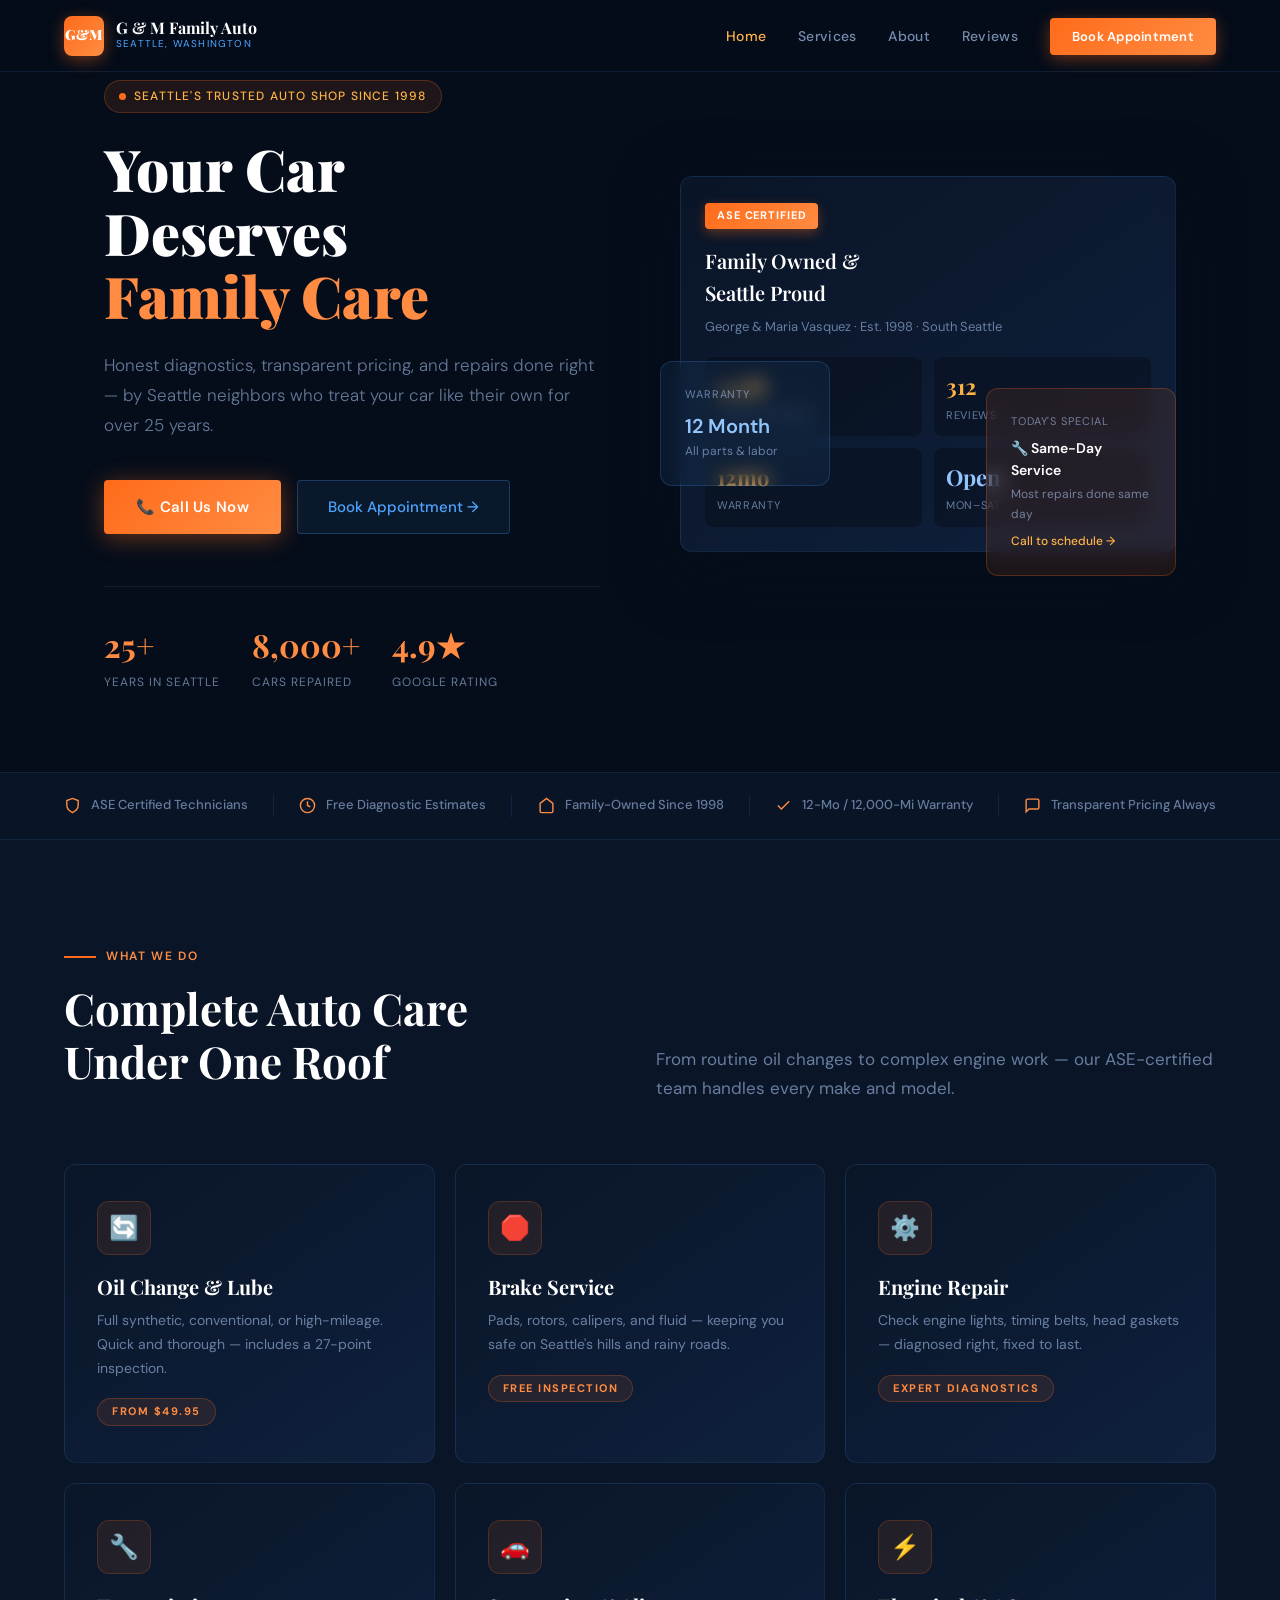
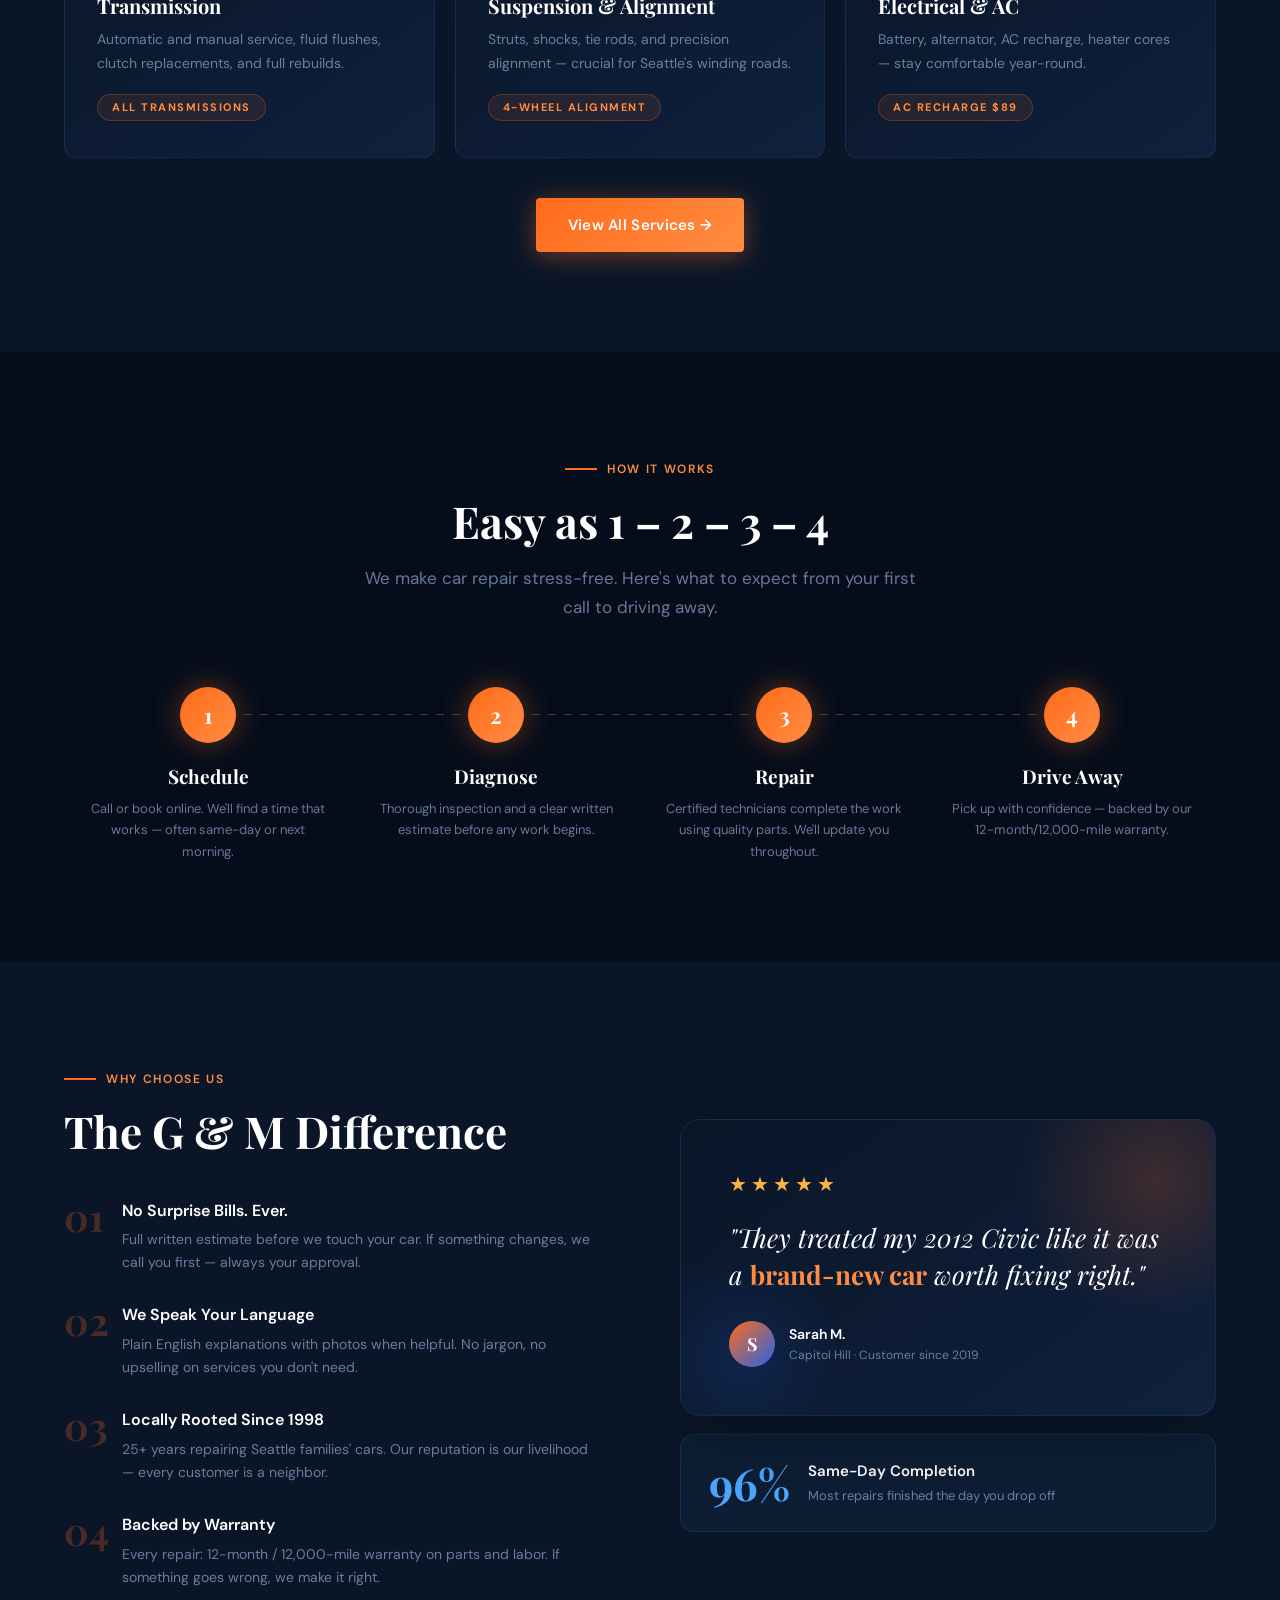
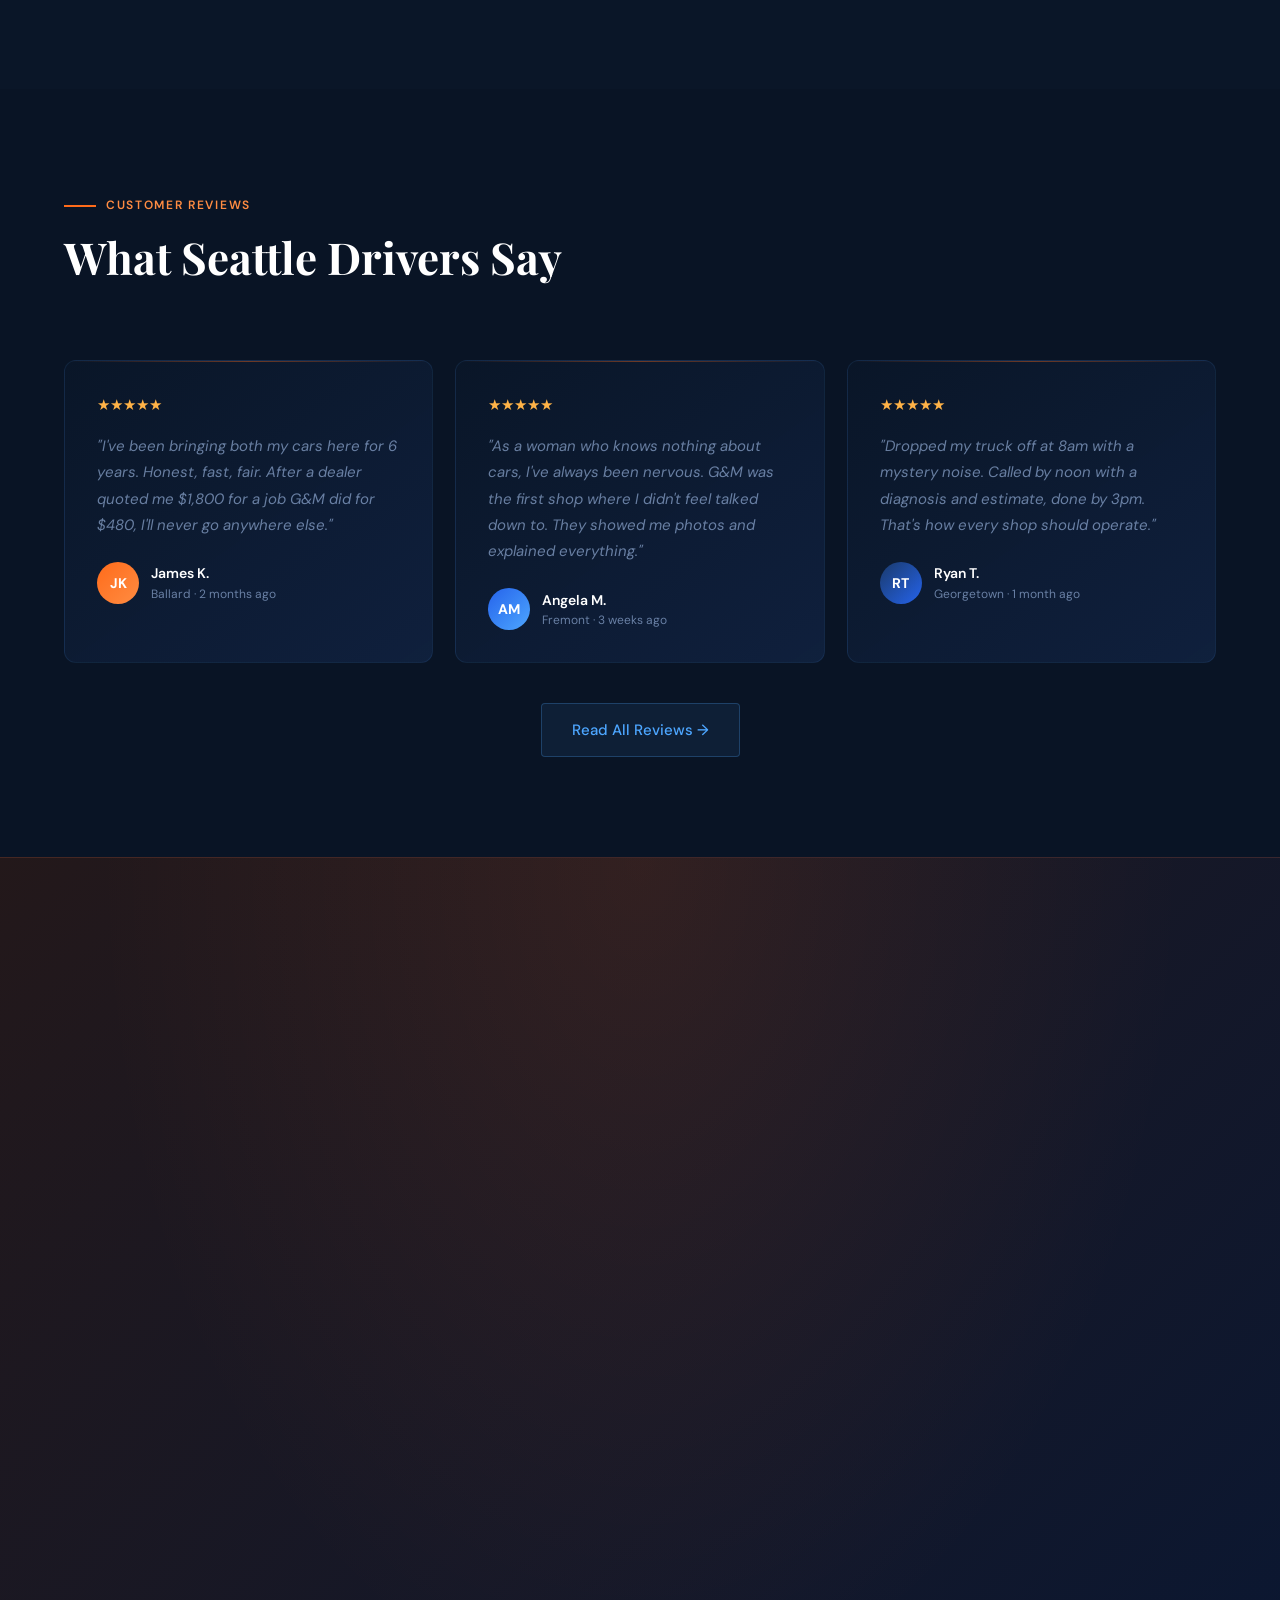
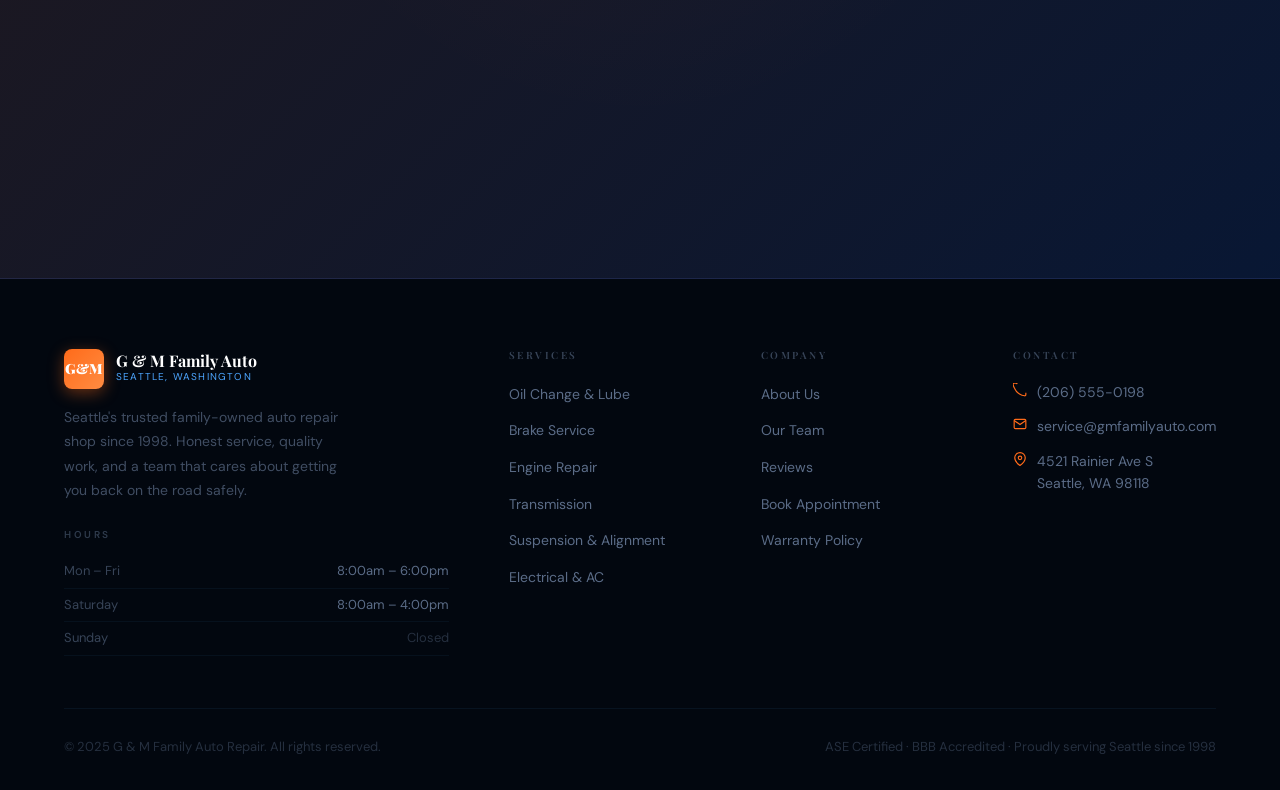
==== commit 93ddba9b: "Update index.html" ====
--- a/index.html
+++ b/index.html
@@ -19,14 +19,13 @@
       <span class="nav-logo-sub">Seattle, Washington</span>
     </div>
   </div>
-  <ul class="nav-links" id="navLinks">
-    <li><a href="index.html" class="active">Home</a></li>
-    <li><a href="pages/services.html">Services</a></li>
-    <li><a href="pages/about.html">About</a></li>
-    <li><a href="pages/reviews.html">Reviews</a></li>
-    <li><a href="#booking">Book Appointment</a></li>
-    <li><a href="tel:+12065550198" class="nav-cta">📞 (206) 555-0198</a></li>
-  </ul>
+ <ul class="nav-links" id="navLinks">
+  <li><a href="index.html" class="active">Home</a></li>
+  <li><a href="pages/services.html">Services</a></li>
+  <li><a href="pages/about.html">About</a></li>
+  <li><a href="pages/reviews.html">Reviews</a></li>
+  <li><a href="#booking" class="nav-cta">Book Appointment</a></li>
+</ul>
   <button class="hamburger" id="hamburger" aria-label="Menu">
     <span></span><span></span><span></span>
   </button>
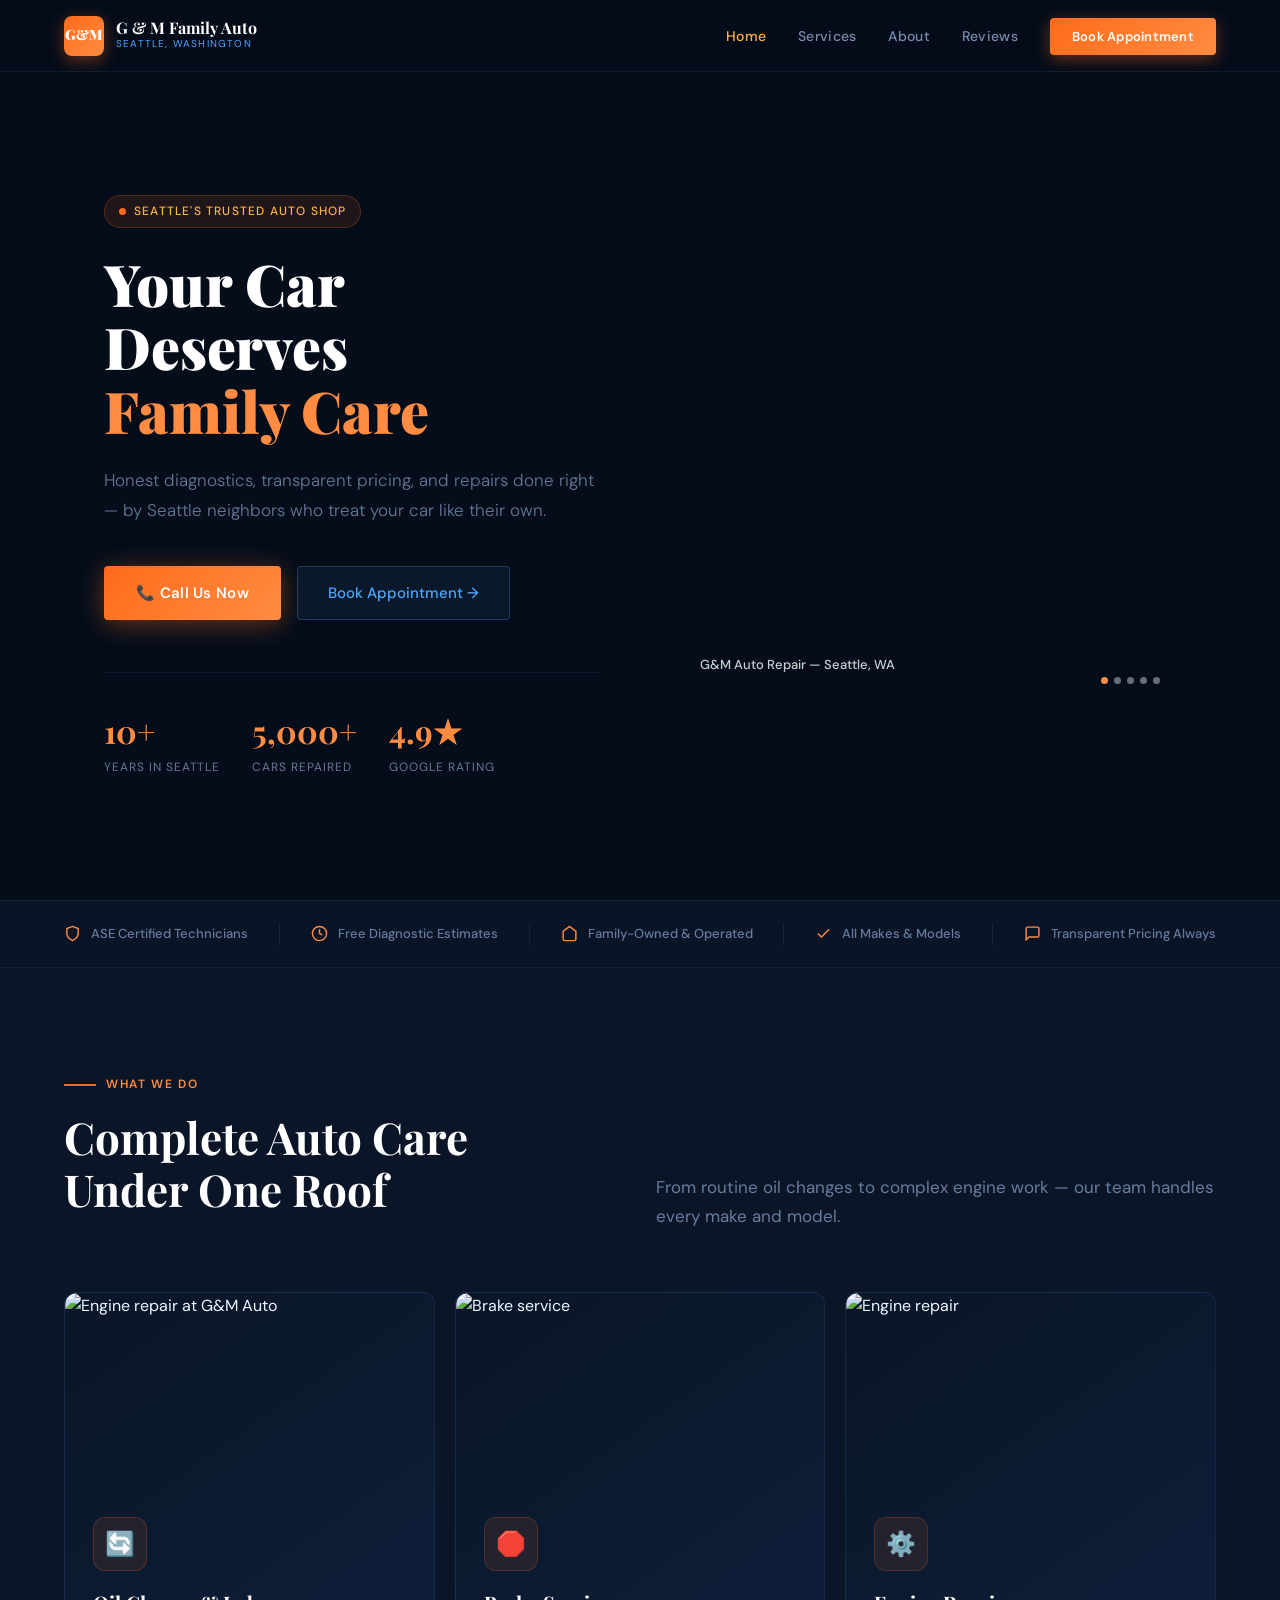
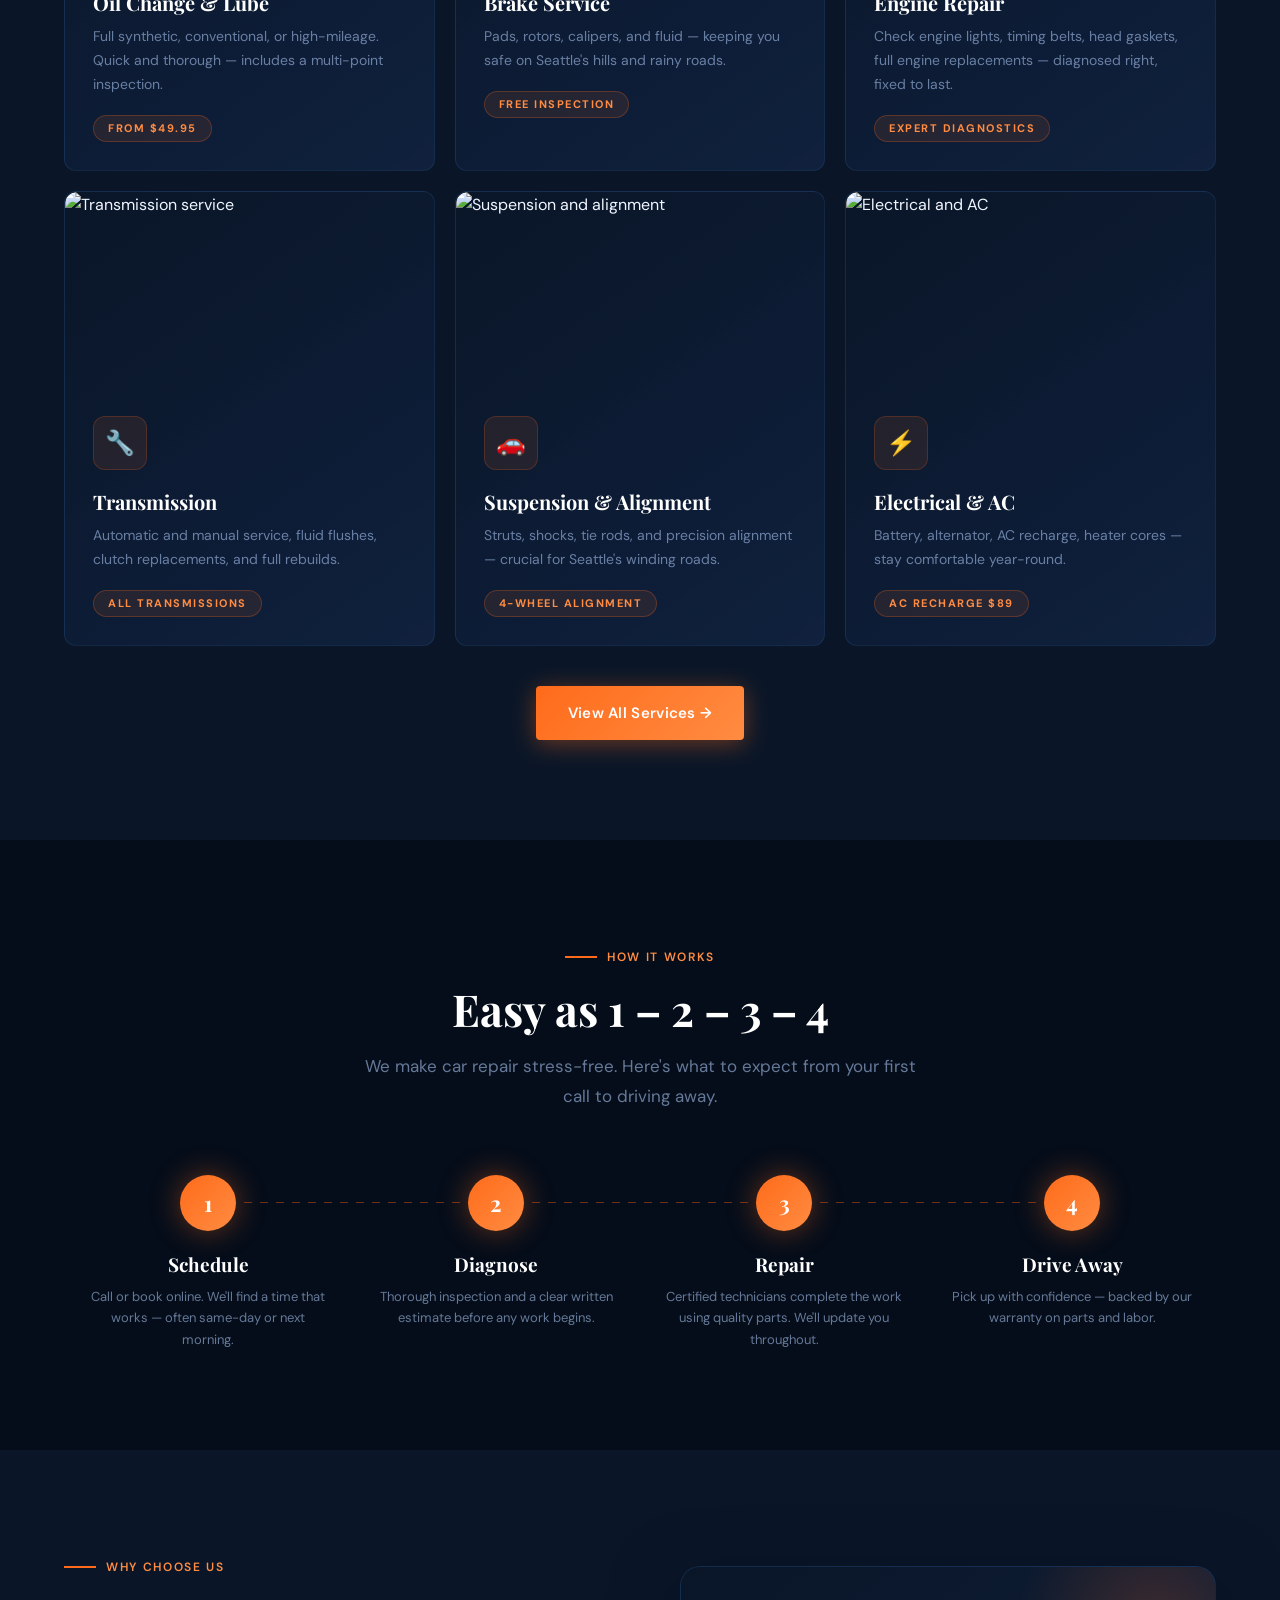
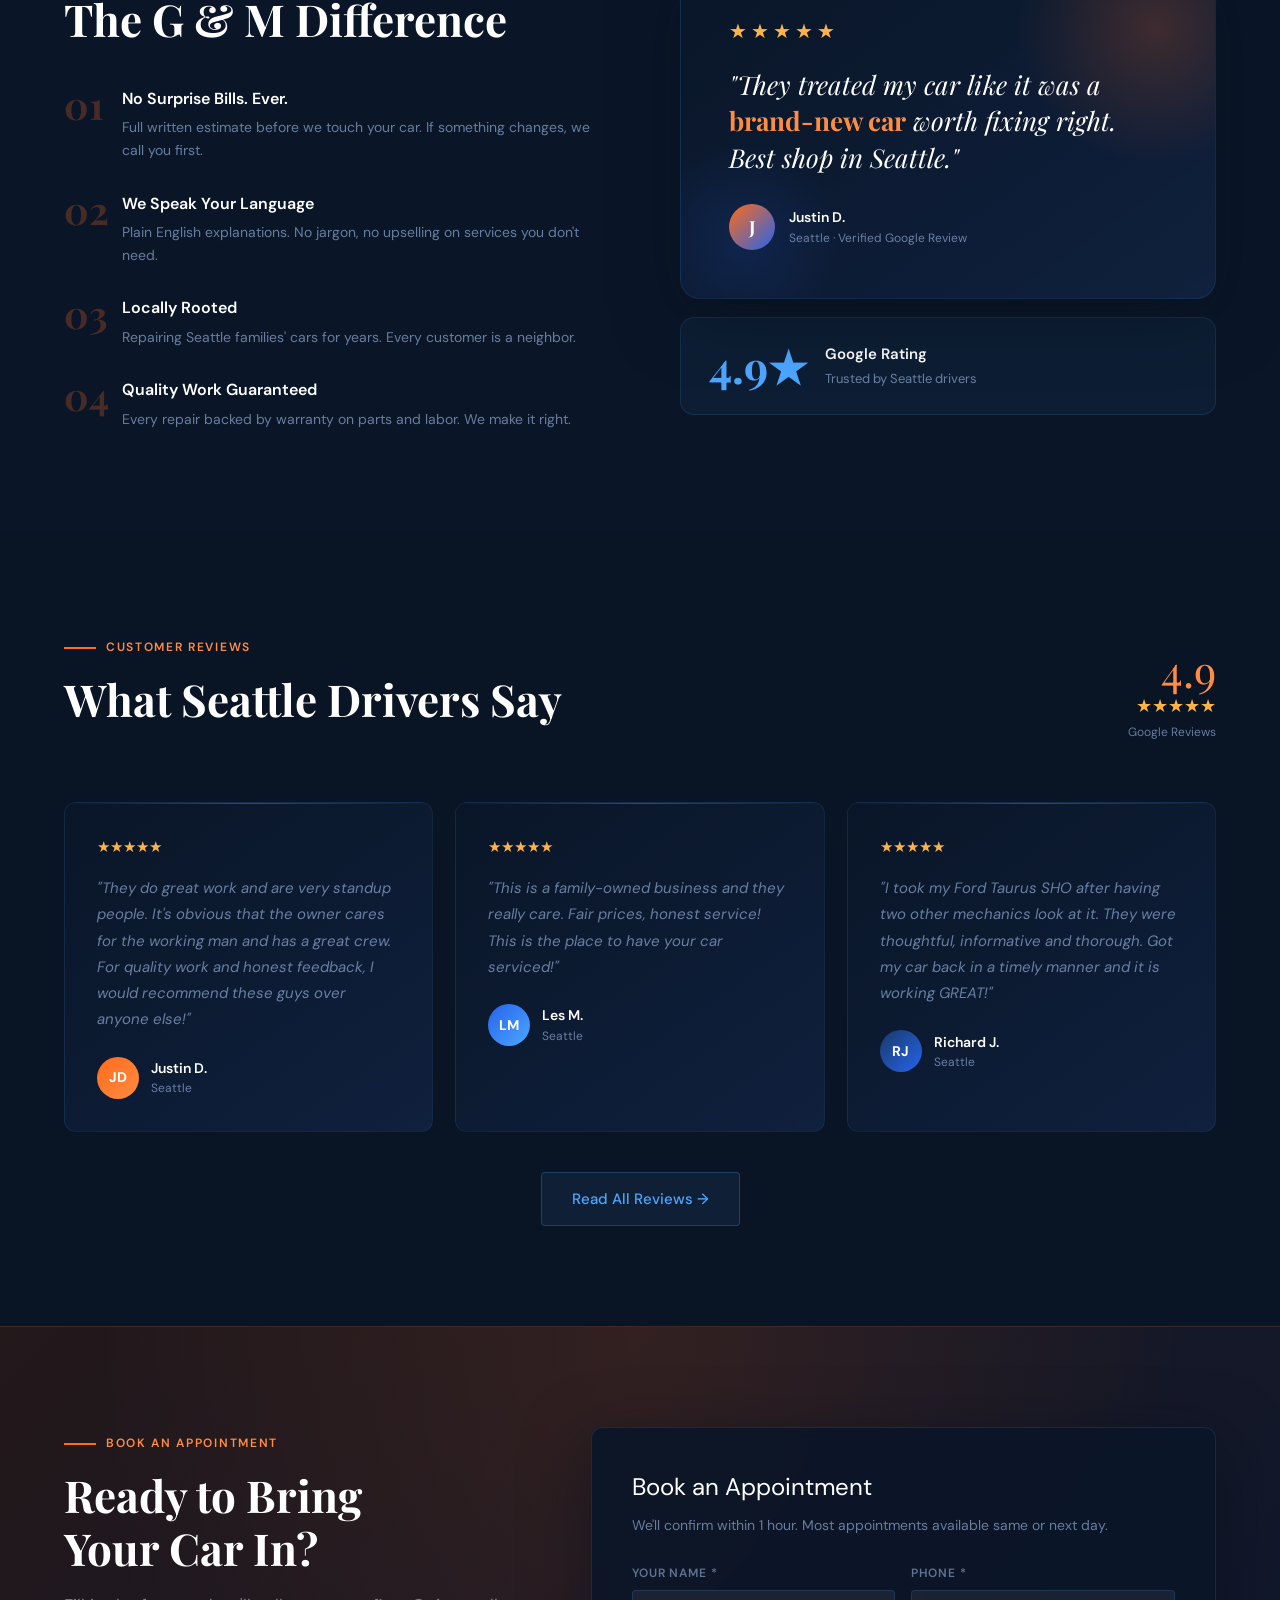
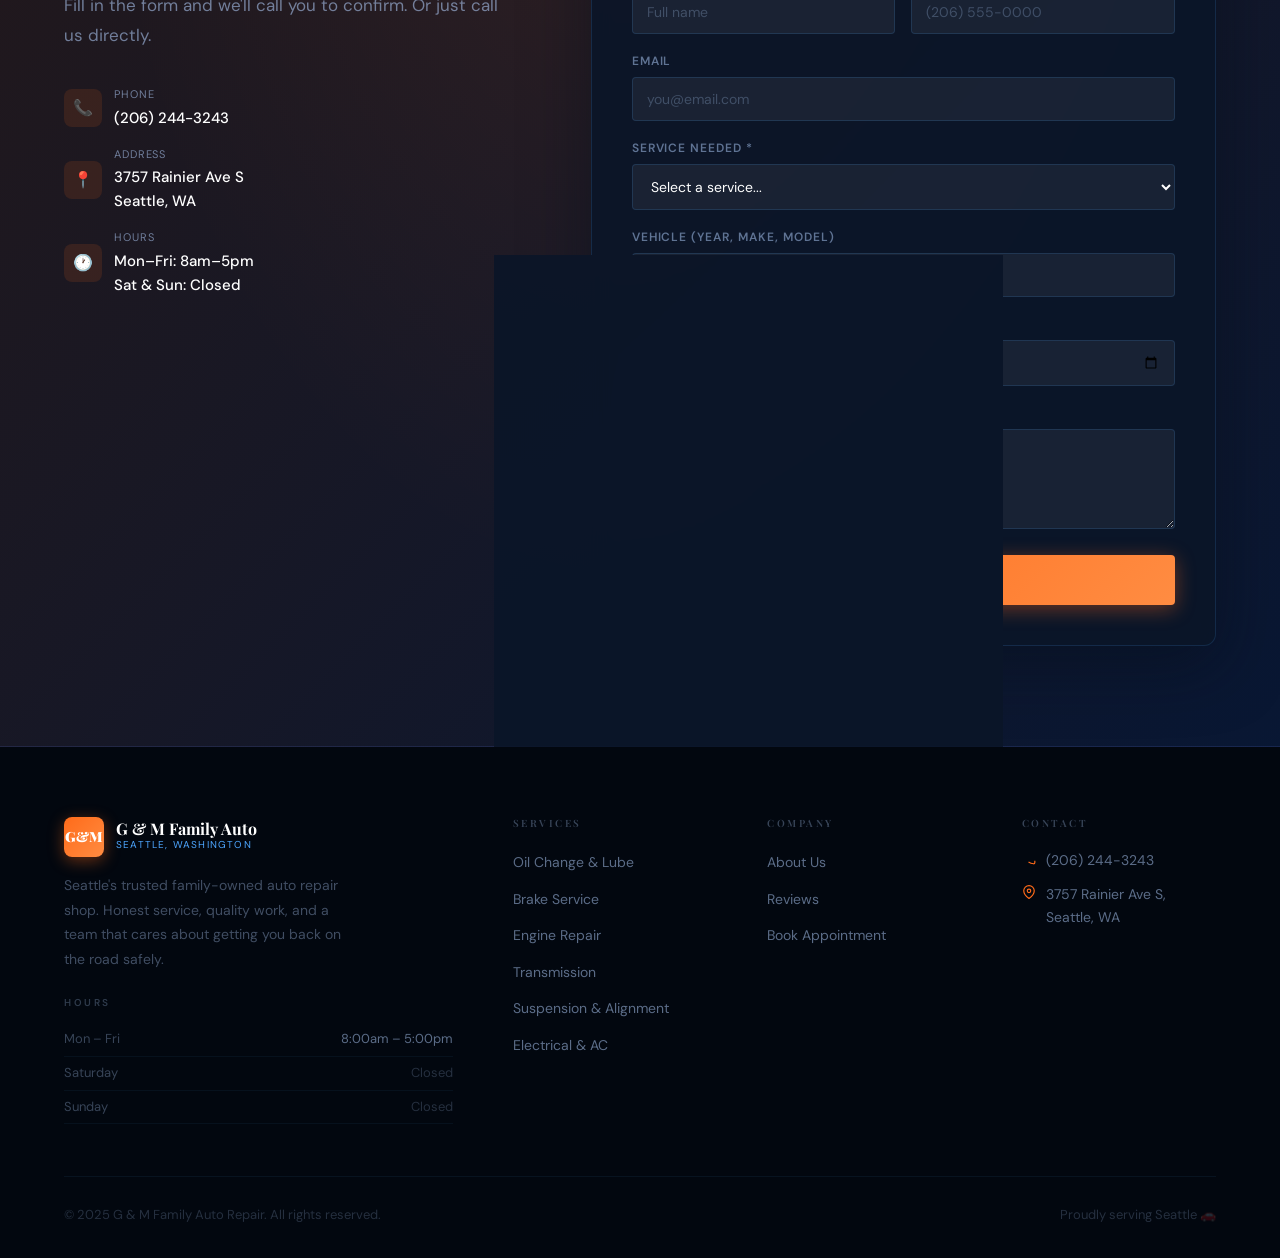
==== commit 1f46e10b: "Update index.html" ====
--- a/index.html
+++ b/index.html
@@ -4,9 +4,128 @@
   <meta charset="UTF-8" />
   <meta name="viewport" content="width=device-width, initial-scale=1.0" />
   <title>G & M Family Auto Repair — Seattle, WA</title>
-  <meta name="description" content="Seattle's trusted family-owned auto repair shop since 1998. ASE-certified technicians, honest pricing, 12-month warranty. Call (206) 555-0198." />
+  <meta name="description" content="Seattle's trusted family-owned auto repair shop. ASE-certified technicians, honest pricing, 12-month warranty. Call (206) 555-0198." />
   <link rel="stylesheet" href="css/style.css" />
   <link rel="icon" href="data:image/svg+xml,<svg xmlns='http://www.w3.org/2000/svg' viewBox='0 0 100 100'><text y='.9em' font-size='90'>🔧</text></svg>" />
+  <style>
+    /* ── HERO WITH REAL PHOTO ── */
+    .hero {
+      min-height: 100vh;
+      position: relative;
+      display: flex;
+      align-items: center;
+      overflow: hidden;
+      padding-top: 72px;
+    }
+
+    .hero-photo-bg {
+      position: absolute; inset: 0;
+      background-image: url('images/IMG_2158.jpeg');
+      background-size: cover;
+      background-position: center 40%;
+      z-index: 0;
+    }
+
+    .hero-photo-bg::after {
+      content: '';
+      position: absolute; inset: 0;
+      background: linear-gradient(
+        135deg,
+        rgba(5,13,26,0.88) 0%,
+        rgba(5,13,26,0.75) 50%,
+        rgba(5,13,26,0.55) 100%
+      );
+    }
+
+    /* ── SLIDESHOW STRIP ── */
+    .shop-slideshow {
+      position: relative;
+      width: 100%;
+      height: 420px;
+      overflow: hidden;
+      border-radius: var(--radius-lg);
+      box-shadow: var(--shadow-hard);
+    }
+
+    .shop-slide {
+      position: absolute; inset: 0;
+      background-size: cover;
+      background-position: center;
+      opacity: 0;
+      transition: opacity 1.2s ease;
+    }
+
+    .shop-slide.active { opacity: 1; }
+
+    .shop-slide::after {
+      content: '';
+      position: absolute; inset: 0;
+      background: linear-gradient(to bottom, transparent 50%, rgba(5,13,26,0.7) 100%);
+    }
+
+    .slide-caption {
+      position: absolute;
+      bottom: 20px; left: 20px; right: 20px;
+      z-index: 2;
+      color: white;
+      font-size: 13px;
+      font-weight: 500;
+      opacity: 0.8;
+    }
+
+    .slide-dots {
+      position: absolute;
+      bottom: 12px; right: 16px;
+      z-index: 2;
+      display: flex; gap: 6px;
+    }
+
+    .slide-dot {
+      width: 7px; height: 7px;
+      border-radius: 50%;
+      background: rgba(255,255,255,0.4);
+      cursor: pointer;
+      transition: background 0.3s;
+    }
+
+    .slide-dot.active { background: var(--orange-400); }
+
+    /* ── ACTION PHOTOS IN SERVICES ── */
+    .service-photo {
+      width: 100%; height: 200px;
+      object-fit: cover;
+      border-radius: var(--radius-lg) var(--radius-lg) 0 0;
+      display: block;
+    }
+
+    .service-card-dark { overflow: hidden; }
+
+    /* ── ABOUT PHOTO GRID ── */
+    .about-photo-grid {
+      display: grid;
+      grid-template-columns: 1fr 1fr;
+      grid-template-rows: 260px 200px;
+      gap: 10px;
+      border-radius: 20px;
+      overflow: hidden;
+    }
+
+    .about-photo-grid img {
+      width: 100%; height: 100%;
+      object-fit: cover;
+      display: block;
+    }
+
+    .about-photo-grid img:first-child {
+      grid-column: 1 / -1;
+    }
+
+    @media(max-width:768px) {
+      .about-photo-grid { grid-template-columns: 1fr; grid-template-rows: auto; }
+      .about-photo-grid img:first-child { grid-column: 1; }
+      .shop-slideshow { height: 280px; }
+    }
+  </style>
 </head>
 <body>
 
@@ -19,47 +138,44 @@
       <span class="nav-logo-sub">Seattle, Washington</span>
     </div>
   </div>
- <ul class="nav-links" id="navLinks">
-  <li><a href="index.html" class="active">Home</a></li>
-  <li><a href="pages/services.html">Services</a></li>
-  <li><a href="pages/about.html">About</a></li>
-  <li><a href="pages/reviews.html">Reviews</a></li>
-  <li><a href="#booking" class="nav-cta">Book Appointment</a></li>
-</ul>
+  <ul class="nav-links" id="navLinks">
+    <li><a href="index.html" class="active">Home</a></li>
+    <li><a href="pages/services.html">Services</a></li>
+    <li><a href="pages/about.html">About</a></li>
+    <li><a href="pages/reviews.html">Reviews</a></li>
+    <li><a href="#booking" class="nav-cta">Book Appointment</a></li>
+  </ul>
   <button class="hamburger" id="hamburger" aria-label="Menu">
     <span></span><span></span><span></span>
   </button>
 </nav>
 
 <!-- HERO -->
-<section style="padding:0;background:transparent;position:relative;z-index:1;">
-  <div class="hero-content">
+<section class="hero">
+  <div class="hero-photo-bg"></div>
+  <div class="hero-content" style="position:relative;z-index:2;">
     <div class="hero-left">
       <div class="hero-badge fade-up">
         <div class="hero-badge-dot"></div>
-        <span>Seattle's Trusted Auto Shop Since 1998</span>
+        <span>Seattle's Trusted Auto Shop</span>
       </div>
       <h1 class="hero-title fade-up">
         Your Car Deserves<br/><span class="accent">Family Care</span>
       </h1>
       <p class="hero-desc fade-up">
-        Honest diagnostics, transparent pricing, and repairs done right — by Seattle neighbors who treat your car like their own for over 25 years.
+        Honest diagnostics, transparent pricing, and repairs done right — by Seattle neighbors who treat your car like their own.
       </p>
       <div class="hero-actions fade-up">
-        <a href="tel:+12065550198" class="btn-primary">
-          📞 Call Us Now
-        </a>
-        <a href="#booking" class="btn-outline">
-          Book Appointment →
-        </a>
+        <a href="tel:+12062443243" class="btn-primary">📞 Call Us Now</a>
+        <a href="#booking" class="btn-outline">Book Appointment →</a>
       </div>
       <div class="hero-stats fade-up">
         <div>
-          <div class="hero-stat-num" data-count="25" data-suffix="+">0+</div>
+          <div class="hero-stat-num" data-count="10" data-suffix="+">0+</div>
           <div class="hero-stat-label">Years in Seattle</div>
         </div>
         <div>
-          <div class="hero-stat-num" data-count="8000" data-suffix="+">0+</div>
+          <div class="hero-stat-num" data-count="5000" data-suffix="+">0+</div>
           <div class="hero-stat-label">Cars Repaired</div>
         </div>
         <div>
@@ -68,42 +184,26 @@
         </div>
       </div>
     </div>
+
+    <!-- REAL PHOTO SLIDESHOW replacing hero card -->
     <div class="hero-visual">
-      <div class="hero-card-stack">
-        <div class="hero-card hero-card-main">
-          <div class="hero-card-badge">ASE Certified</div>
-          <div class="hero-card-title">Family Owned &<br/>Seattle Proud</div>
-          <div class="hero-card-desc">George & Maria Vasquez · Est. 1998 · South Seattle</div>
-          <div class="hero-card-metrics">
-            <div class="metric-box">
-              <div class="metric-val">4.9★</div>
-              <div class="metric-label">Google Rating</div>
-            </div>
-            <div class="metric-box">
-              <div class="metric-val">312</div>
-              <div class="metric-label">Reviews</div>
-            </div>
-            <div class="metric-box">
-              <div class="metric-val">12mo</div>
-              <div class="metric-label">Warranty</div>
-            </div>
-            <div class="metric-box">
-              <div class="metric-val" style="color:var(--navy-300);">Open</div>
-              <div class="metric-label">Mon–Sat</div>
-            </div>
-          </div>
-        </div>
-        <div class="hero-card hero-card-float">
-          <div style="color:var(--text-light);font-size:11px;text-transform:uppercase;letter-spacing:.08em;margin-bottom:6px;">Today's Special</div>
-          <div style="color:white;font-weight:600;font-size:14px;margin-bottom:4px;">🔧 Same-Day Service</div>
-          <div style="color:var(--text-light);font-size:12px;">Most repairs done same day</div>
-          <div style="color:var(--orange-300);font-size:12px;margin-top:8px;font-weight:500;">Call to schedule →</div>
-        </div>
-        <div class="hero-card hero-card-float2">
-          <div style="color:var(--text-light);font-size:11px;text-transform:uppercase;letter-spacing:.08em;margin-bottom:6px;">Warranty</div>
-          <div style="color:var(--navy-300);font-weight:600;font-size:20px;">12 Month</div>
-          <div style="color:var(--text-light);font-size:12px;">All parts & labor</div>
-        </div>
+      <div class="shop-slideshow" id="shopSlideshow">
+        <div class="shop-slide active" style="background-image:url('images/IMG_2158.jpeg');">
+          <div class="slide-caption">G&M Auto Repair — Seattle, WA</div>
+        </div>
+        <div class="shop-slide" style="background-image:url('images/IMG_2157.jpeg');">
+          <div class="slide-caption">G&M Auto Repair — Open for Business</div>
+        </div>
+        <div class="shop-slide" style="background-image:url('images/IMG_2159.jpeg');">
+          <div class="slide-caption">Engine Work — We Handle the Heavy Stuff</div>
+        </div>
+        <div class="shop-slide" style="background-image:url('images/IMG_2175.jpeg');">
+          <div class="slide-caption">Inside Our Shop</div>
+        </div>
+        <div class="shop-slide" style="background-image:url('images/Resized_20250329_123104.jpeg');">
+          <div class="slide-caption">Engine Replacement Specialists</div>
+        </div>
+        <div class="slide-dots" id="slideDots"></div>
       </div>
     </div>
   </div>
@@ -124,12 +224,12 @@
     <div class="trust-divider"></div>
     <div class="trust-item">
       <svg width="17" height="17" viewBox="0 0 24 24" fill="none" stroke="currentColor" stroke-width="2"><path d="M3 9l9-7 9 7v11a2 2 0 01-2 2H5a2 2 0 01-2-2z"/></svg>
-      Family-Owned Since 1998
+      Family-Owned & Operated
     </div>
     <div class="trust-divider"></div>
     <div class="trust-item">
       <svg width="17" height="17" viewBox="0 0 24 24" fill="none" stroke="currentColor" stroke-width="2"><polyline points="20 6 9 17 4 12"/></svg>
-      12-Mo / 12,000-Mi Warranty
+      All Makes & Models
     </div>
     <div class="trust-divider"></div>
     <div class="trust-item">
@@ -147,45 +247,70 @@
         <div class="section-label fade-up"><div class="section-label-line"></div><span>What We Do</span></div>
         <h2 class="section-title fade-up">Complete Auto Care<br/>Under One Roof</h2>
       </div>
-      <p class="section-desc fade-up">From routine oil changes to complex engine work — our ASE-certified team handles every make and model.</p>
+      <p class="section-desc fade-up">From routine oil changes to complex engine work — our team handles every make and model.</p>
     </div>
     <div class="services-grid">
-      <div class="service-card fade-up">
-        <div class="service-icon">🔄</div>
-        <h3>Oil Change & Lube</h3>
-        <p>Full synthetic, conventional, or high-mileage. Quick and thorough — includes a 27-point inspection.</p>
-        <span class="service-price">From $49.95</span>
-      </div>
-      <div class="service-card fade-up">
-        <div class="service-icon">🛑</div>
-        <h3>Brake Service</h3>
-        <p>Pads, rotors, calipers, and fluid — keeping you safe on Seattle's hills and rainy roads.</p>
-        <span class="service-price">Free Inspection</span>
-      </div>
-      <div class="service-card fade-up">
-        <div class="service-icon">⚙️</div>
-        <h3>Engine Repair</h3>
-        <p>Check engine lights, timing belts, head gaskets — diagnosed right, fixed to last.</p>
-        <span class="service-price">Expert Diagnostics</span>
-      </div>
-      <div class="service-card fade-up">
-        <div class="service-icon">🔧</div>
-        <h3>Transmission</h3>
-        <p>Automatic and manual service, fluid flushes, clutch replacements, and full rebuilds.</p>
-        <span class="service-price">All Transmissions</span>
-      </div>
-      <div class="service-card fade-up">
-        <div class="service-icon">🚗</div>
-        <h3>Suspension & Alignment</h3>
-        <p>Struts, shocks, tie rods, and precision alignment — crucial for Seattle's winding roads.</p>
-        <span class="service-price">4-Wheel Alignment</span>
-      </div>
-      <div class="service-card fade-up">
-        <div class="service-icon">⚡</div>
-        <h3>Electrical & AC</h3>
-        <p>Battery, alternator, AC recharge, heater cores — stay comfortable year-round.</p>
-        <span class="service-price">AC Recharge $89</span>
-      </div>
+
+      <div class="service-card fade-up" style="padding:0;">
+        <img src="images/IMG_2156.jpeg" alt="Engine repair at G&M Auto" class="service-photo" />
+        <div style="padding:24px 28px 28px;">
+          <div class="service-icon" style="margin-top:0;">🔄</div>
+          <h3>Oil Change & Lube</h3>
+          <p>Full synthetic, conventional, or high-mileage. Quick and thorough — includes a multi-point inspection.</p>
+          <span class="service-price">From $49.95</span>
+        </div>
+      </div>
+
+      <div class="service-card fade-up" style="padding:0;">
+        <img src="images/IMG_2145.jpeg" alt="Brake service" class="service-photo" />
+        <div style="padding:24px 28px 28px;">
+          <div class="service-icon" style="margin-top:0;">🛑</div>
+          <h3>Brake Service</h3>
+          <p>Pads, rotors, calipers, and fluid — keeping you safe on Seattle's hills and rainy roads.</p>
+          <span class="service-price">Free Inspection</span>
+        </div>
+      </div>
+
+      <div class="service-card fade-up" style="padding:0;">
+        <img src="images/Resized_20250521_180039.jpeg" alt="Engine repair" class="service-photo" />
+        <div style="padding:24px 28px 28px;">
+          <div class="service-icon" style="margin-top:0;">⚙️</div>
+          <h3>Engine Repair</h3>
+          <p>Check engine lights, timing belts, head gaskets, full engine replacements — diagnosed right, fixed to last.</p>
+          <span class="service-price">Expert Diagnostics</span>
+        </div>
+      </div>
+
+      <div class="service-card fade-up" style="padding:0;">
+        <img src="images/Resized_20260128_104630.jpeg" alt="Transmission service" class="service-photo" />
+        <div style="padding:24px 28px 28px;">
+          <div class="service-icon" style="margin-top:0;">🔧</div>
+          <h3>Transmission</h3>
+          <p>Automatic and manual service, fluid flushes, clutch replacements, and full rebuilds.</p>
+          <span class="service-price">All Transmissions</span>
+        </div>
+      </div>
+
+      <div class="service-card fade-up" style="padding:0;">
+        <img src="images/IMG_2163.jpeg" alt="Suspension and alignment" class="service-photo" />
+        <div style="padding:24px 28px 28px;">
+          <div class="service-icon" style="margin-top:0;">🚗</div>
+          <h3>Suspension & Alignment</h3>
+          <p>Struts, shocks, tie rods, and precision alignment — crucial for Seattle's winding roads.</p>
+          <span class="service-price">4-Wheel Alignment</span>
+        </div>
+      </div>
+
+      <div class="service-card fade-up" style="padding:0;">
+        <img src="images/Resized_20260107_155221.jpeg" alt="Electrical and AC" class="service-photo" />
+        <div style="padding:24px 28px 28px;">
+          <div class="service-icon" style="margin-top:0;">⚡</div>
+          <h3>Electrical & AC</h3>
+          <p>Battery, alternator, AC recharge, heater cores — stay comfortable year-round.</p>
+          <span class="service-price">AC Recharge $89</span>
+        </div>
+      </div>
+
     </div>
     <div style="text-align:center;margin-top:40px;">
       <a href="pages/services.html" class="btn-primary" style="display:inline-flex;">View All Services →</a>
@@ -196,32 +321,16 @@
 <!-- PROCESS -->
 <section class="section process-section">
   <div class="section-inner">
-    <div style="text-align:center;margin-bottom:0;">
+    <div style="text-align:center;">
       <div class="section-label fade-up" style="justify-content:center;"><div class="section-label-line"></div><span>How It Works</span></div>
       <h2 class="section-title fade-up" style="text-align:center;">Easy as 1 – 2 – 3 – 4</h2>
       <p class="section-desc fade-up" style="margin:0 auto;text-align:center;">We make car repair stress-free. Here's what to expect from your first call to driving away.</p>
     </div>
     <div class="process-steps">
-      <div class="process-step fade-up">
-        <div class="process-circle">1</div>
-        <h3>Schedule</h3>
-        <p>Call or book online. We'll find a time that works — often same-day or next morning.</p>
-      </div>
-      <div class="process-step fade-up">
-        <div class="process-circle">2</div>
-        <h3>Diagnose</h3>
-        <p>Thorough inspection and a clear written estimate before any work begins.</p>
-      </div>
-      <div class="process-step fade-up">
-        <div class="process-circle">3</div>
-        <h3>Repair</h3>
-        <p>Certified technicians complete the work using quality parts. We'll update you throughout.</p>
-      </div>
-      <div class="process-step fade-up">
-        <div class="process-circle">4</div>
-        <h3>Drive Away</h3>
-        <p>Pick up with confidence — backed by our 12-month/12,000-mile warranty.</p>
-      </div>
+      <div class="process-step fade-up"><div class="process-circle">1</div><h3>Schedule</h3><p>Call or book online. We'll find a time that works — often same-day or next morning.</p></div>
+      <div class="process-step fade-up"><div class="process-circle">2</div><h3>Diagnose</h3><p>Thorough inspection and a clear written estimate before any work begins.</p></div>
+      <div class="process-step fade-up"><div class="process-circle">3</div><h3>Repair</h3><p>Certified technicians complete the work using quality parts. We'll update you throughout.</p></div>
+      <div class="process-step fade-up"><div class="process-circle">4</div><h3>Drive Away</h3><p>Pick up with confidence — backed by our warranty on parts and labor.</p></div>
     </div>
   </div>
 </section>
@@ -234,42 +343,24 @@
         <div class="section-label fade-up"><div class="section-label-line"></div><span>Why Choose Us</span></div>
         <h2 class="section-title fade-up">The G & M Difference</h2>
         <ul class="why-list">
-          <li class="why-item fade-up">
-            <div class="why-num">01</div>
-            <div><div class="why-title">No Surprise Bills. Ever.</div><p class="why-desc">Full written estimate before we touch your car. If something changes, we call you first — always your approval.</p></div>
-          </li>
-          <li class="why-item fade-up">
-            <div class="why-num">02</div>
-            <div><div class="why-title">We Speak Your Language</div><p class="why-desc">Plain English explanations with photos when helpful. No jargon, no upselling on services you don't need.</p></div>
-          </li>
-          <li class="why-item fade-up">
-            <div class="why-num">03</div>
-            <div><div class="why-title">Locally Rooted Since 1998</div><p class="why-desc">25+ years repairing Seattle families' cars. Our reputation is our livelihood — every customer is a neighbor.</p></div>
-          </li>
-          <li class="why-item fade-up">
-            <div class="why-num">04</div>
-            <div><div class="why-title">Backed by Warranty</div><p class="why-desc">Every repair: 12-month / 12,000-mile warranty on parts and labor. If something goes wrong, we make it right.</p></div>
-          </li>
+          <li class="why-item fade-up"><div class="why-num">01</div><div><div class="why-title">No Surprise Bills. Ever.</div><p class="why-desc">Full written estimate before we touch your car. If something changes, we call you first.</p></div></li>
+          <li class="why-item fade-up"><div class="why-num">02</div><div><div class="why-title">We Speak Your Language</div><p class="why-desc">Plain English explanations. No jargon, no upselling on services you don't need.</p></div></li>
+          <li class="why-item fade-up"><div class="why-num">03</div><div><div class="why-title">Locally Rooted</div><p class="why-desc">Repairing Seattle families' cars for years. Every customer is a neighbor.</p></div></li>
+          <li class="why-item fade-up"><div class="why-num">04</div><div><div class="why-title">Quality Work Guaranteed</div><p class="why-desc">Every repair backed by warranty on parts and labor. We make it right.</p></div></li>
         </ul>
       </div>
       <div class="fade-up">
         <div class="why-card">
           <div class="why-stars"><span>★</span><span>★</span><span>★</span><span>★</span><span>★</span></div>
-          <p class="why-quote">"They treated my 2012 Civic like it was a <strong>brand-new car</strong> worth fixing right."</p>
+          <p class="why-quote">"They treated my car like it was a <strong>brand-new car</strong> worth fixing right. Best shop in Seattle."</p>
           <div class="why-attr">
-            <div class="why-avatar">S</div>
-            <div>
-              <div class="why-name">Sarah M.</div>
-              <div class="why-role">Capitol Hill · Customer since 2019</div>
-            </div>
+            <div class="why-avatar">J</div>
+            <div><div class="why-name">Justin D.</div><div class="why-role">Seattle · Verified Google Review</div></div>
           </div>
         </div>
         <div class="stat-pill">
-          <div class="stat-pill-num">96%</div>
-          <div class="stat-pill-label">
-            <strong>Same-Day Completion</strong>
-            Most repairs finished the day you drop off
-          </div>
+          <div class="stat-pill-num">4.9★</div>
+          <div class="stat-pill-label"><strong>Google Rating</strong>Trusted by Seattle drivers</div>
         </div>
       </div>
     </div>
@@ -287,33 +378,24 @@
       <div class="reviews-rating fade-up">
         <div class="reviews-rating-num">4.9</div>
         <div class="reviews-rating-stars">★★★★★</div>
-        <div class="reviews-rating-count">312 Google Reviews</div>
+        <div class="reviews-rating-count">Google Reviews</div>
       </div>
     </div>
     <div class="reviews-grid">
       <div class="review-card fade-up">
         <div class="review-stars">★★★★★</div>
-        <p class="review-text">"I've been bringing both my cars here for 6 years. Honest, fast, fair. After a dealer quoted me $1,800 for a job G&M did for $480, I'll never go anywhere else."</p>
-        <div class="review-author">
-          <div class="review-initials" style="background:linear-gradient(135deg,#FF6B1A,#FF8C42);">JK</div>
-          <div><div class="review-name">James K.</div><div class="review-location">Ballard · 2 months ago</div></div>
-        </div>
+        <p class="review-text">"They do great work and are very standup people. It's obvious that the owner cares for the working man and has a great crew. For quality work and honest feedback, I would recommend these guys over anyone else!"</p>
+        <div class="review-author"><div class="review-initials" style="background:linear-gradient(135deg,#FF6B1A,#FF8C42);">JD</div><div><div class="review-name">Justin D.</div><div class="review-location">Seattle</div></div></div>
       </div>
       <div class="review-card fade-up">
         <div class="review-stars">★★★★★</div>
-        <p class="review-text">"As a woman who knows nothing about cars, I've always been nervous. G&M was the first shop where I didn't feel talked down to. They showed me photos and explained everything."</p>
-        <div class="review-author">
-          <div class="review-initials" style="background:linear-gradient(135deg,#2563EB,#4DA6FF);">AM</div>
-          <div><div class="review-name">Angela M.</div><div class="review-location">Fremont · 3 weeks ago</div></div>
-        </div>
+        <p class="review-text">"This is a family-owned business and they really care. Fair prices, honest service! This is the place to have your car serviced!"</p>
+        <div class="review-author"><div class="review-initials" style="background:linear-gradient(135deg,#2563EB,#4DA6FF);">LM</div><div><div class="review-name">Les M.</div><div class="review-location">Seattle</div></div></div>
       </div>
       <div class="review-card fade-up">
         <div class="review-stars">★★★★★</div>
-        <p class="review-text">"Dropped my truck off at 8am with a mystery noise. Called by noon with a diagnosis and estimate, done by 3pm. That's how every shop should operate."</p>
-        <div class="review-author">
-          <div class="review-initials" style="background:linear-gradient(135deg,#1A3A6B,#2563EB);">RT</div>
-          <div><div class="review-name">Ryan T.</div><div class="review-location">Georgetown · 1 month ago</div></div>
-        </div>
+        <p class="review-text">"I took my Ford Taurus SHO after having two other mechanics look at it. They were thoughtful, informative and thorough. Got my car back in a timely manner and it is working GREAT!"</p>
+        <div class="review-author"><div class="review-initials" style="background:linear-gradient(135deg,#1A3A6B,#2563EB);">RJ</div><div><div class="review-name">Richard J.</div><div class="review-location">Seattle</div></div></div>
       </div>
     </div>
     <div style="text-align:center;margin-top:40px;">
@@ -322,64 +404,28 @@
   </div>
 </section>
 
-<!-- BOOKING / CONTACT -->
+<!-- BOOKING -->
 <section class="booking-section" id="booking">
   <div class="booking-inner">
     <div class="booking-info">
       <div class="section-label fade-up"><div class="section-label-line"></div><span>Book an Appointment</span></div>
       <h2 class="section-title fade-up">Ready to Bring<br/>Your Car In?</h2>
-      <p class="section-desc fade-up" style="margin-bottom:36px;">Fill in the form and we'll call you within 1 hour to confirm your appointment. Or just call us directly.</p>
-
+      <p class="section-desc fade-up" style="margin-bottom:36px;">Fill in the form and we'll call you to confirm. Or just call us directly.</p>
       <div class="fade-up">
-        <div class="contact-item">
-          <div class="contact-icon">📞</div>
-          <div>
-            <div class="contact-label">Phone</div>
-            <div class="contact-value"><a href="tel:+12065550198" style="color:white;">(206) 555-0198</a></div>
-          </div>
-        </div>
-        <div class="contact-item">
-          <div class="contact-icon">📧</div>
-          <div>
-            <div class="contact-label">Email</div>
-            <div class="contact-value">service@gmfamilyauto.com</div>
-          </div>
-        </div>
-        <div class="contact-item">
-          <div class="contact-icon">📍</div>
-          <div>
-            <div class="contact-label">Address</div>
-            <div class="contact-value">4521 Rainier Ave S<br/>Seattle, WA 98118</div>
-          </div>
-        </div>
-        <div class="contact-item">
-          <div class="contact-icon">🕐</div>
-          <div>
-            <div class="contact-label">Hours</div>
-            <div class="contact-value">Mon–Fri: 8am–6pm<br/>Sat: 8am–4pm · Sun: Closed</div>
-          </div>
-        </div>
-      </div>
-    </div>
-
+        <div class="contact-item"><div class="contact-icon">📞</div><div><div class="contact-label">Phone</div><div class="contact-value"><a href="tel:+12062443243" style="color:white;">(206) 244-3243</a></div></div></div>
+        <div class="contact-item"><div class="contact-icon">📍</div><div><div class="contact-label">Address</div><div class="contact-value">3757 Rainier Ave S<br/>Seattle, WA</div></div></div>
+        <div class="contact-item"><div class="contact-icon">🕐</div><div><div class="contact-label">Hours</div><div class="contact-value">Mon–Fri: 8am–5pm<br/>Sat & Sun: Closed</div></div></div>
+      </div>
+    </div>
     <div class="booking-form-wrap fade-up" id="bookingFormWrap">
       <div class="form-title">Book an Appointment</div>
       <div class="form-subtitle">We'll confirm within 1 hour. Most appointments available same or next day.</div>
       <form id="bookingForm">
         <div class="form-row">
-          <div class="form-group">
-            <label class="form-label">Your Name *</label>
-            <input type="text" class="form-input" id="b-name" placeholder="Full name" required />
-          </div>
-          <div class="form-group">
-            <label class="form-label">Phone *</label>
-            <input type="tel" class="form-input" id="b-phone" placeholder="(206) 555-0000" required />
-          </div>
-        </div>
-        <div class="form-group">
-          <label class="form-label">Email</label>
-          <input type="email" class="form-input" id="b-email" placeholder="you@email.com" />
-        </div>
+          <div class="form-group"><label class="form-label">Your Name *</label><input type="text" class="form-input" id="b-name" placeholder="Full name" required /></div>
+          <div class="form-group"><label class="form-label">Phone *</label><input type="tel" class="form-input" id="b-phone" placeholder="(206) 555-0000" required /></div>
+        </div>
+        <div class="form-group"><label class="form-label">Email</label><input type="email" class="form-input" id="b-email" placeholder="you@email.com" /></div>
         <div class="form-group">
           <label class="form-label">Service Needed *</label>
           <select class="form-select" id="b-service" required>
@@ -394,18 +440,9 @@
             <option>Other / Not Sure</option>
           </select>
         </div>
-        <div class="form-group">
-          <label class="form-label">Vehicle (Year, Make, Model)</label>
-          <input type="text" class="form-input" id="b-vehicle" placeholder="e.g. 2018 Toyota Camry" />
-        </div>
-        <div class="form-group">
-          <label class="form-label">Preferred Date</label>
-          <input type="date" class="form-input" id="b-date" />
-        </div>
-        <div class="form-group">
-          <label class="form-label">Describe the Issue</label>
-          <textarea class="form-textarea" id="b-notes" placeholder="Any noises, warning lights, or symptoms..."></textarea>
-        </div>
+        <div class="form-group"><label class="form-label">Vehicle (Year, Make, Model)</label><input type="text" class="form-input" id="b-vehicle" placeholder="e.g. 2018 Toyota Camry" /></div>
+        <div class="form-group"><label class="form-label">Preferred Date</label><input type="date" class="form-input" id="b-date" /></div>
+        <div class="form-group"><label class="form-label">Describe the Issue</label><textarea class="form-textarea" id="b-notes" placeholder="Any noises, warning lights, or symptoms..."></textarea></div>
         <button type="submit" class="btn-submit" id="bookingSubmitBtn">Request Appointment</button>
       </form>
     </div>
@@ -419,20 +456,16 @@
       <div>
         <div class="nav-logo" style="margin-bottom:16px;">
           <div class="nav-logo-mark">G&M</div>
-          <div class="nav-logo-text">
-            <span class="nav-logo-name">G & M Family Auto</span>
-            <span class="nav-logo-sub">Seattle, Washington</span>
-          </div>
-        </div>
-        <p style="color:rgba(180,210,255,0.35);font-size:14px;line-height:1.75;max-width:280px;">Seattle's trusted family-owned auto repair shop since 1998. Honest service, quality work, and a team that cares about getting you back on the road safely.</p>
+          <div class="nav-logo-text"><span class="nav-logo-name">G & M Family Auto</span><span class="nav-logo-sub">Seattle, Washington</span></div>
+        </div>
+        <p style="color:rgba(180,210,255,0.35);font-size:14px;line-height:1.75;max-width:280px;">Seattle's trusted family-owned auto repair shop. Honest service, quality work, and a team that cares about getting you back on the road safely.</p>
         <div class="footer-hours" style="margin-top:24px;">
           <div style="font-size:10px;font-weight:600;letter-spacing:2.5px;text-transform:uppercase;color:rgba(180,210,255,0.25);margin-bottom:12px;">Hours</div>
-          <div class="footer-hour-row"><span class="day">Mon – Fri</span><span>8:00am – 6:00pm</span></div>
-          <div class="footer-hour-row"><span class="day">Saturday</span><span>8:00am – 4:00pm</span></div>
+          <div class="footer-hour-row"><span class="day">Mon – Fri</span><span>8:00am – 5:00pm</span></div>
+          <div class="footer-hour-row"><span class="day">Saturday</span><span style="color:rgba(180,210,255,0.2);">Closed</span></div>
           <div class="footer-hour-row"><span class="day">Sunday</span><span style="color:rgba(180,210,255,0.2);">Closed</span></div>
         </div>
       </div>
-
       <div class="footer-col">
         <h4>Services</h4>
         <ul class="footer-links">
@@ -444,44 +477,56 @@
           <li><a href="pages/services.html">Electrical & AC</a></li>
         </ul>
       </div>
-
       <div class="footer-col">
         <h4>Company</h4>
         <ul class="footer-links">
           <li><a href="pages/about.html">About Us</a></li>
-          <li><a href="pages/about.html">Our Team</a></li>
           <li><a href="pages/reviews.html">Reviews</a></li>
           <li><a href="#booking">Book Appointment</a></li>
-          <li><a href="#services">Warranty Policy</a></li>
         </ul>
       </div>
-
       <div class="footer-col">
         <h4>Contact</h4>
-        <div class="footer-contact">
-          <svg width="14" height="14" viewBox="0 0 24 24" fill="none" stroke="currentColor" stroke-width="2"><path d="M22 16.92v3a2 2 0 01-2.18 2 19.79 19.79 0 01-8.63-3.07A19.5 19.5 0 013.07 9.9a19.79 19.79 0 01-3.07-8.67A2 2 0 012 .18h3a2 2 0 012 1.72"/></svg>
-          <a href="tel:+12065550198" style="color:rgba(180,210,255,0.5);">(206) 555-0198</a>
-        </div>
-        <div class="footer-contact">
-          <svg width="14" height="14" viewBox="0 0 24 24" fill="none" stroke="currentColor" stroke-width="2"><path d="M4 4h16c1.1 0 2 .9 2 2v12c0 1.1-.9 2-2 2H4c-1.1 0-2-.9-2-2V6c0-1.1.9-2 2-2z"/><polyline points="22,6 12,13 2,6"/></svg>
-          service@gmfamilyauto.com
-        </div>
-        <div class="footer-contact">
-          <svg width="14" height="14" viewBox="0 0 24 24" fill="none" stroke="currentColor" stroke-width="2"><path d="M21 10c0 7-9 13-9 13s-9-6-9-13a9 9 0 0118 0z"/><circle cx="12" cy="10" r="3"/></svg>
-          4521 Rainier Ave S<br/>Seattle, WA 98118
-        </div>
-      </div>
-    </div>
-
+        <div class="footer-contact"><svg width="14" height="14" viewBox="0 0 24 24" fill="none" stroke="currentColor" stroke-width="2"><path d="M22 16.92v3a2 2 0 01-2.18 2 19.79 19.79 0 01-8.63-3.07"/></svg><a href="tel:+12062443243" style="color:rgba(180,210,255,0.5);">(206) 244-3243</a></div>
+        <div class="footer-contact"><svg width="14" height="14" viewBox="0 0 24 24" fill="none" stroke="currentColor" stroke-width="2"><path d="M21 10c0 7-9 13-9 13s-9-6-9-13a9 9 0 0118 0z"/><circle cx="12" cy="10" r="3"/></svg>3757 Rainier Ave S, Seattle, WA</div>
+      </div>
+    </div>
     <div class="footer-bottom">
       <p>© 2025 G & M Family Auto Repair. All rights reserved.</p>
-      <p>ASE Certified · BBB Accredited · Proudly serving Seattle since 1998</p>
+      <p>Proudly serving Seattle 🚗</p>
     </div>
   </div>
 </footer>
 
 <div class="toast" id="toast"><span>✅</span><span class="toast-msg">Done!</span></div>
-
 <script src="js/main.js"></script>
+<script>
+// Slideshow
+(function() {
+  var slides = document.querySelectorAll('.shop-slide');
+  var dotsContainer = document.getElementById('slideDots');
+  var current = 0;
+
+  // Build dots
+  slides.forEach(function(_, i) {
+    var dot = document.createElement('div');
+    dot.className = 'slide-dot' + (i === 0 ? ' active' : '');
+    dot.addEventListener('click', function() { goTo(i); });
+    dotsContainer.appendChild(dot);
+  });
+
+  function goTo(n) {
+    slides[current].classList.remove('active');
+    dotsContainer.children[current].classList.remove('active');
+    current = n;
+    slides[current].classList.add('active');
+    dotsContainer.children[current].classList.add('active');
+  }
+
+  setInterval(function() {
+    goTo((current + 1) % slides.length);
+  }, 4000);
+})();
+</script>
 </body>
 </html>
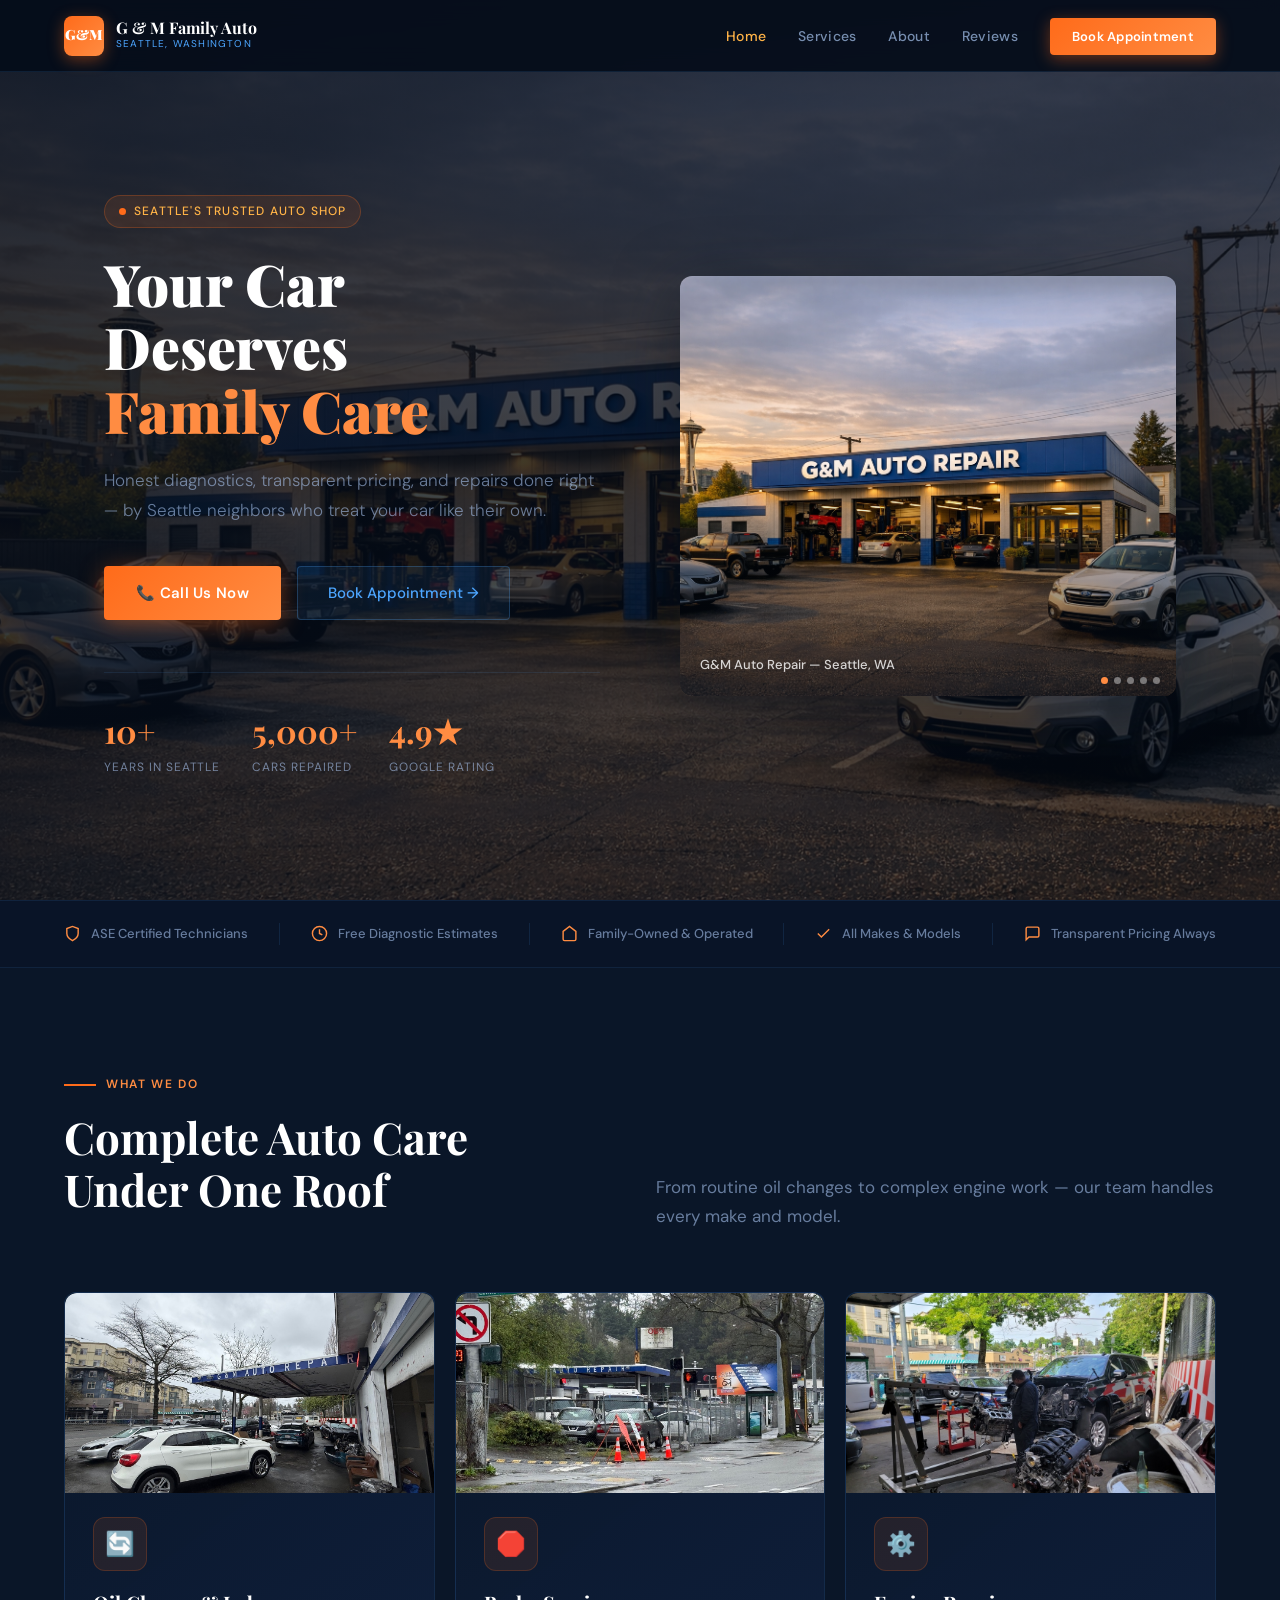
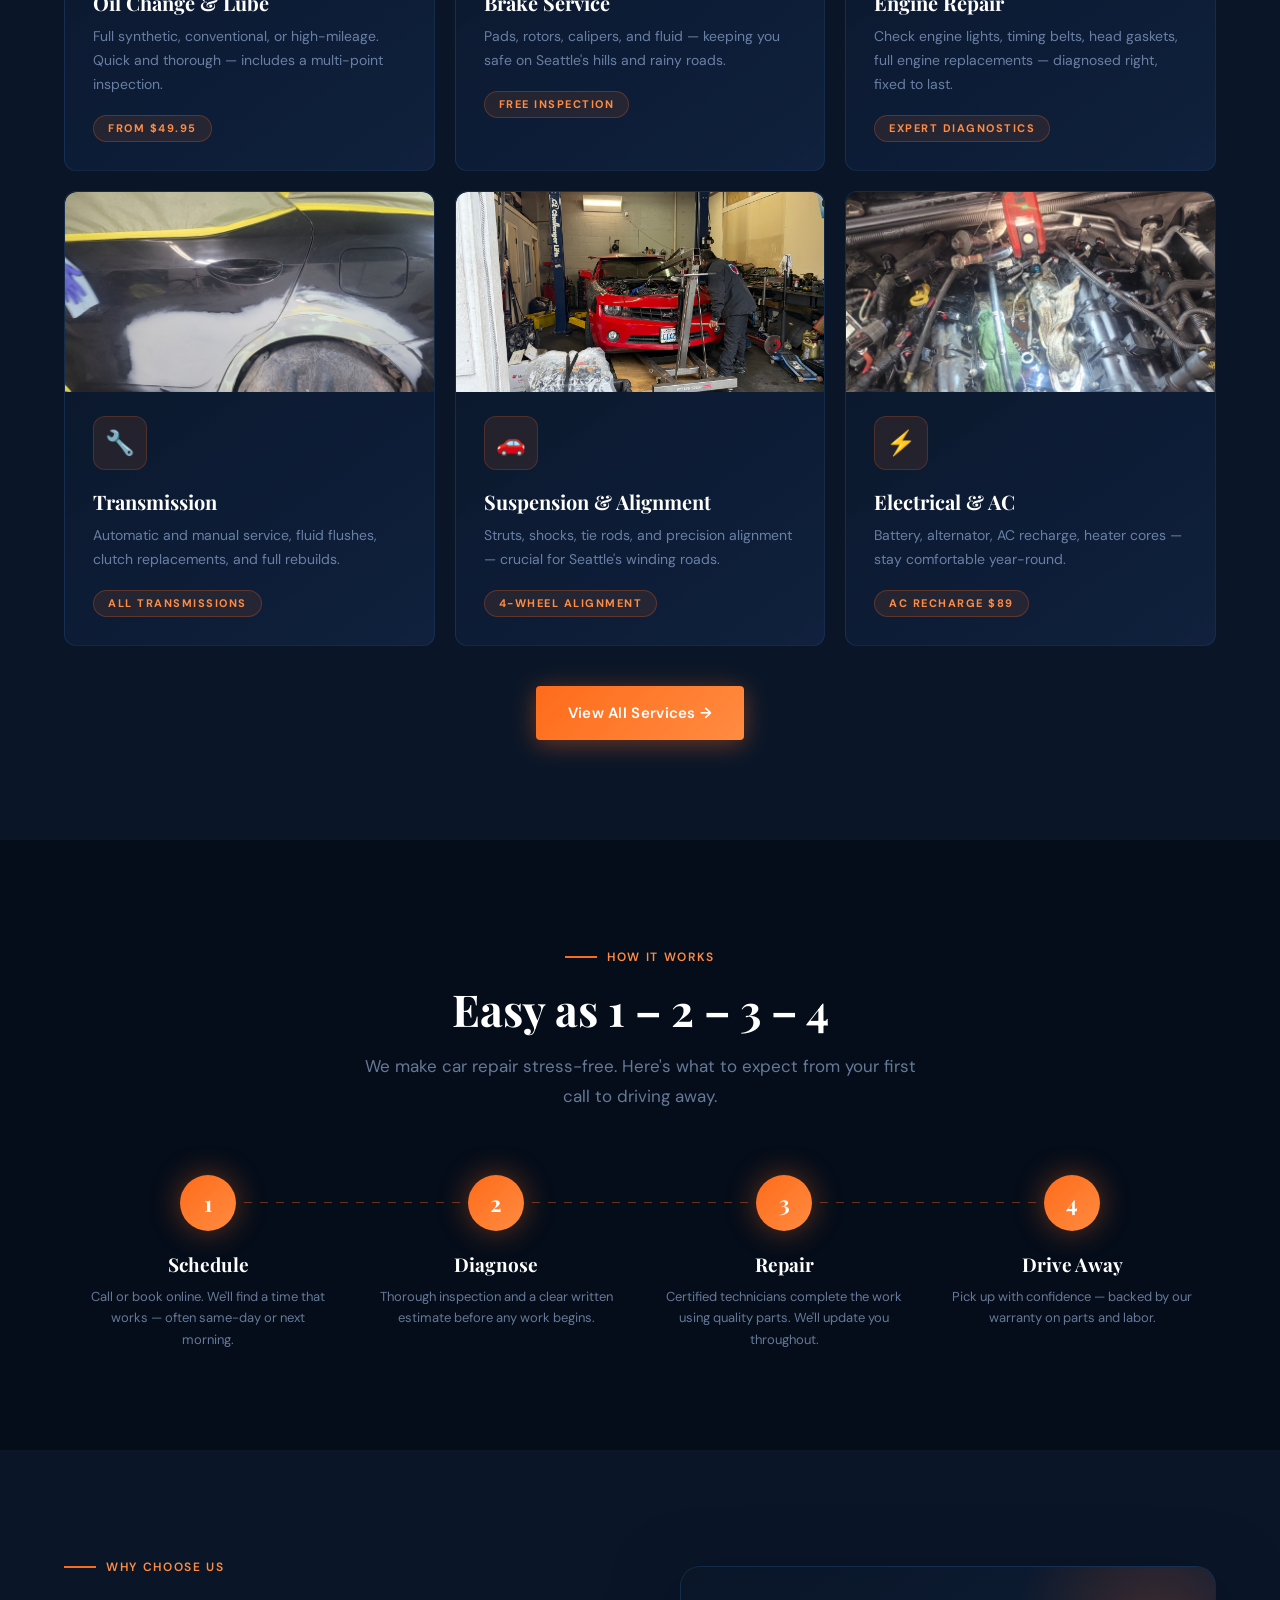
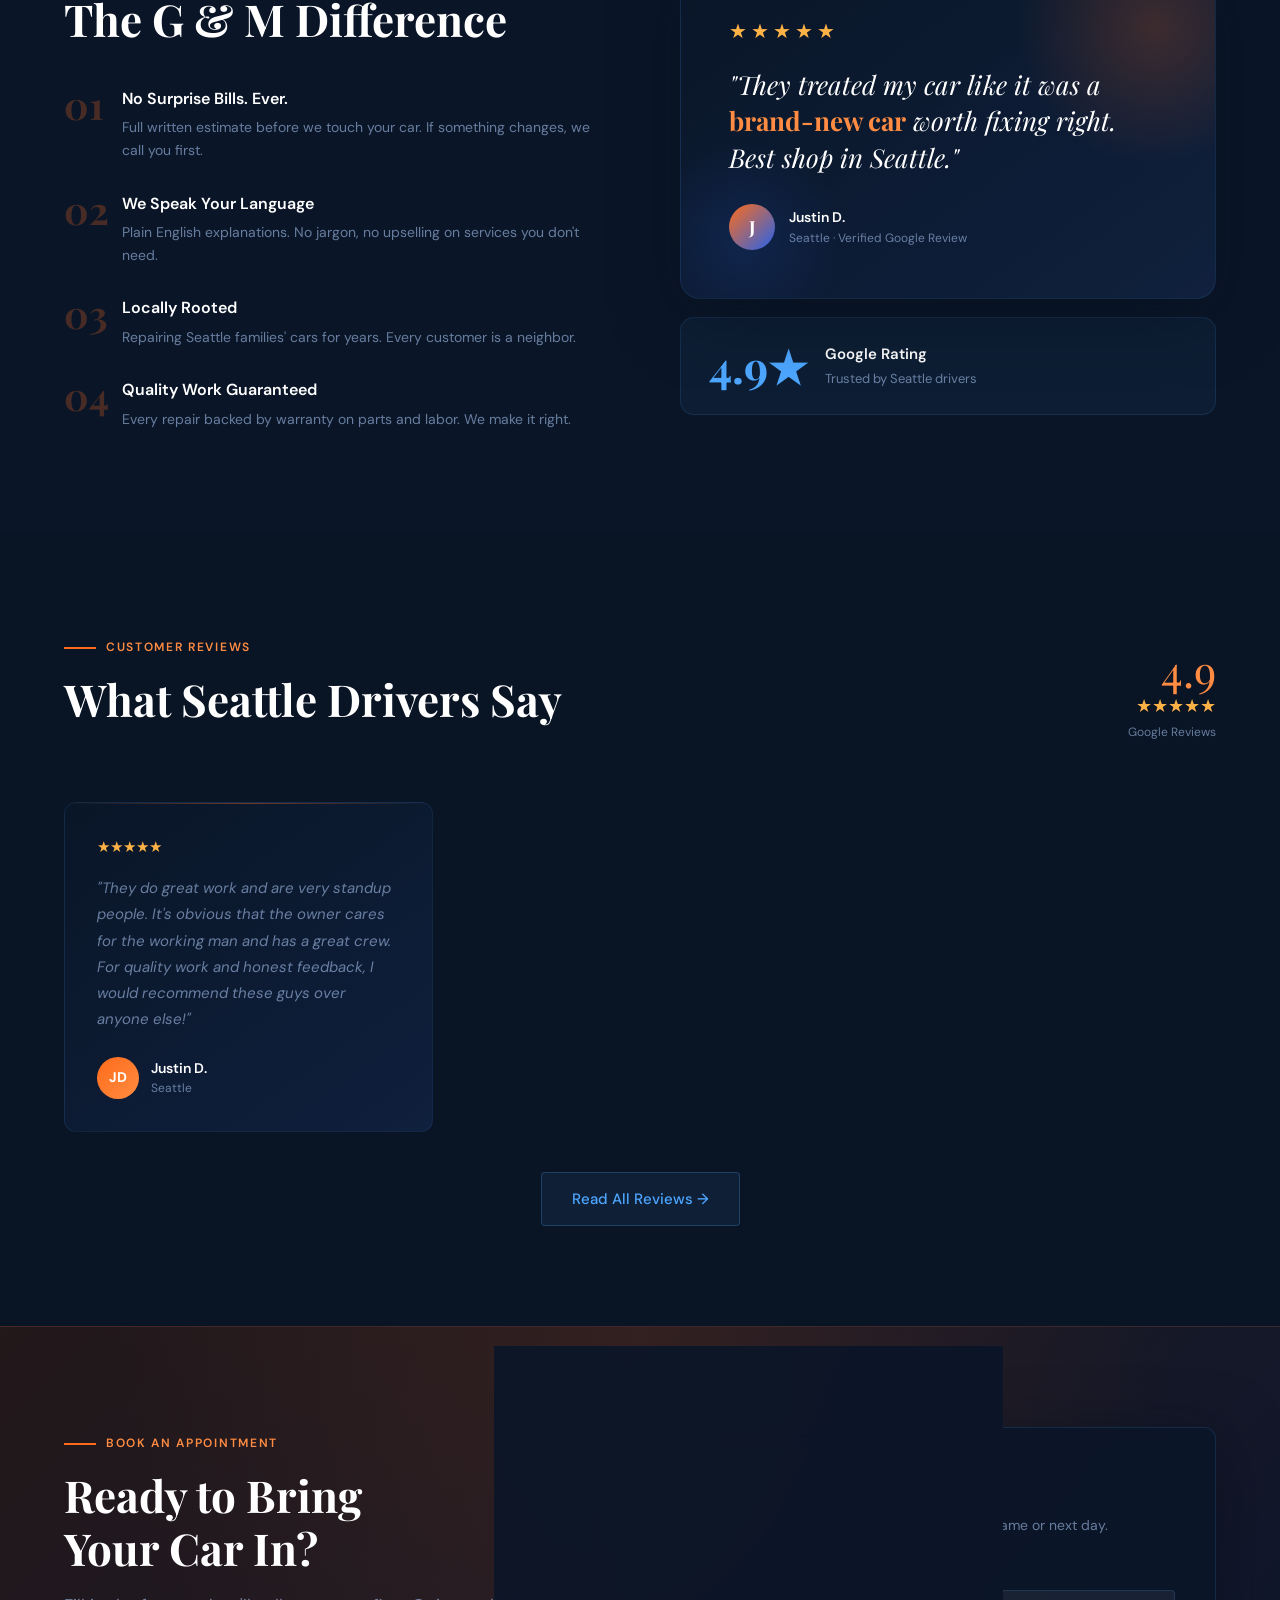
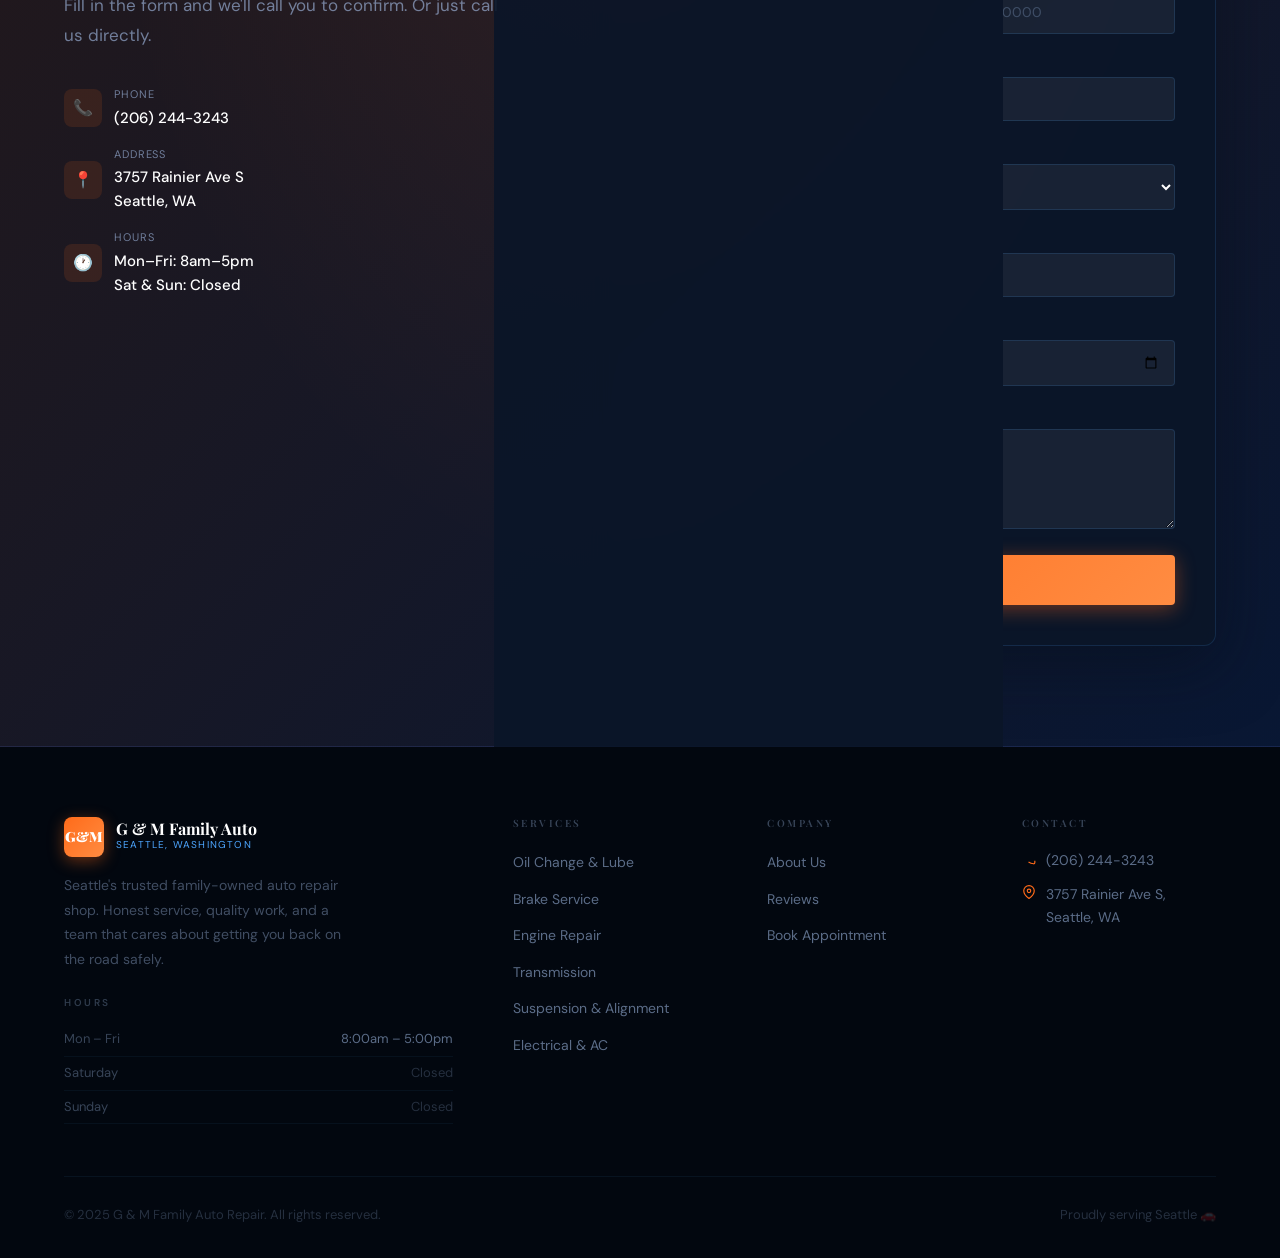
==== commit cc312d5f: "Update index.html" ====
--- a/index.html
+++ b/index.html
@@ -20,7 +20,7 @@
 
     .hero-photo-bg {
       position: absolute; inset: 0;
-      background-image: url('images/IMG_2158.jpeg');
+      background-image: url('images/IMG_2433.png');
       background-size: cover;
       background-position: center 40%;
       z-index: 0;
@@ -188,7 +188,7 @@
     <!-- REAL PHOTO SLIDESHOW replacing hero card -->
     <div class="hero-visual">
       <div class="shop-slideshow" id="shopSlideshow">
-        <div class="shop-slide active" style="background-image:url('images/IMG_2158.jpeg');">
+        <div class="shop-slide active" style="background-image:url('images/IMG_2433.png');">
           <div class="slide-caption">G&M Auto Repair — Seattle, WA</div>
         </div>
         <div class="shop-slide" style="background-image:url('images/IMG_2157.jpeg');">
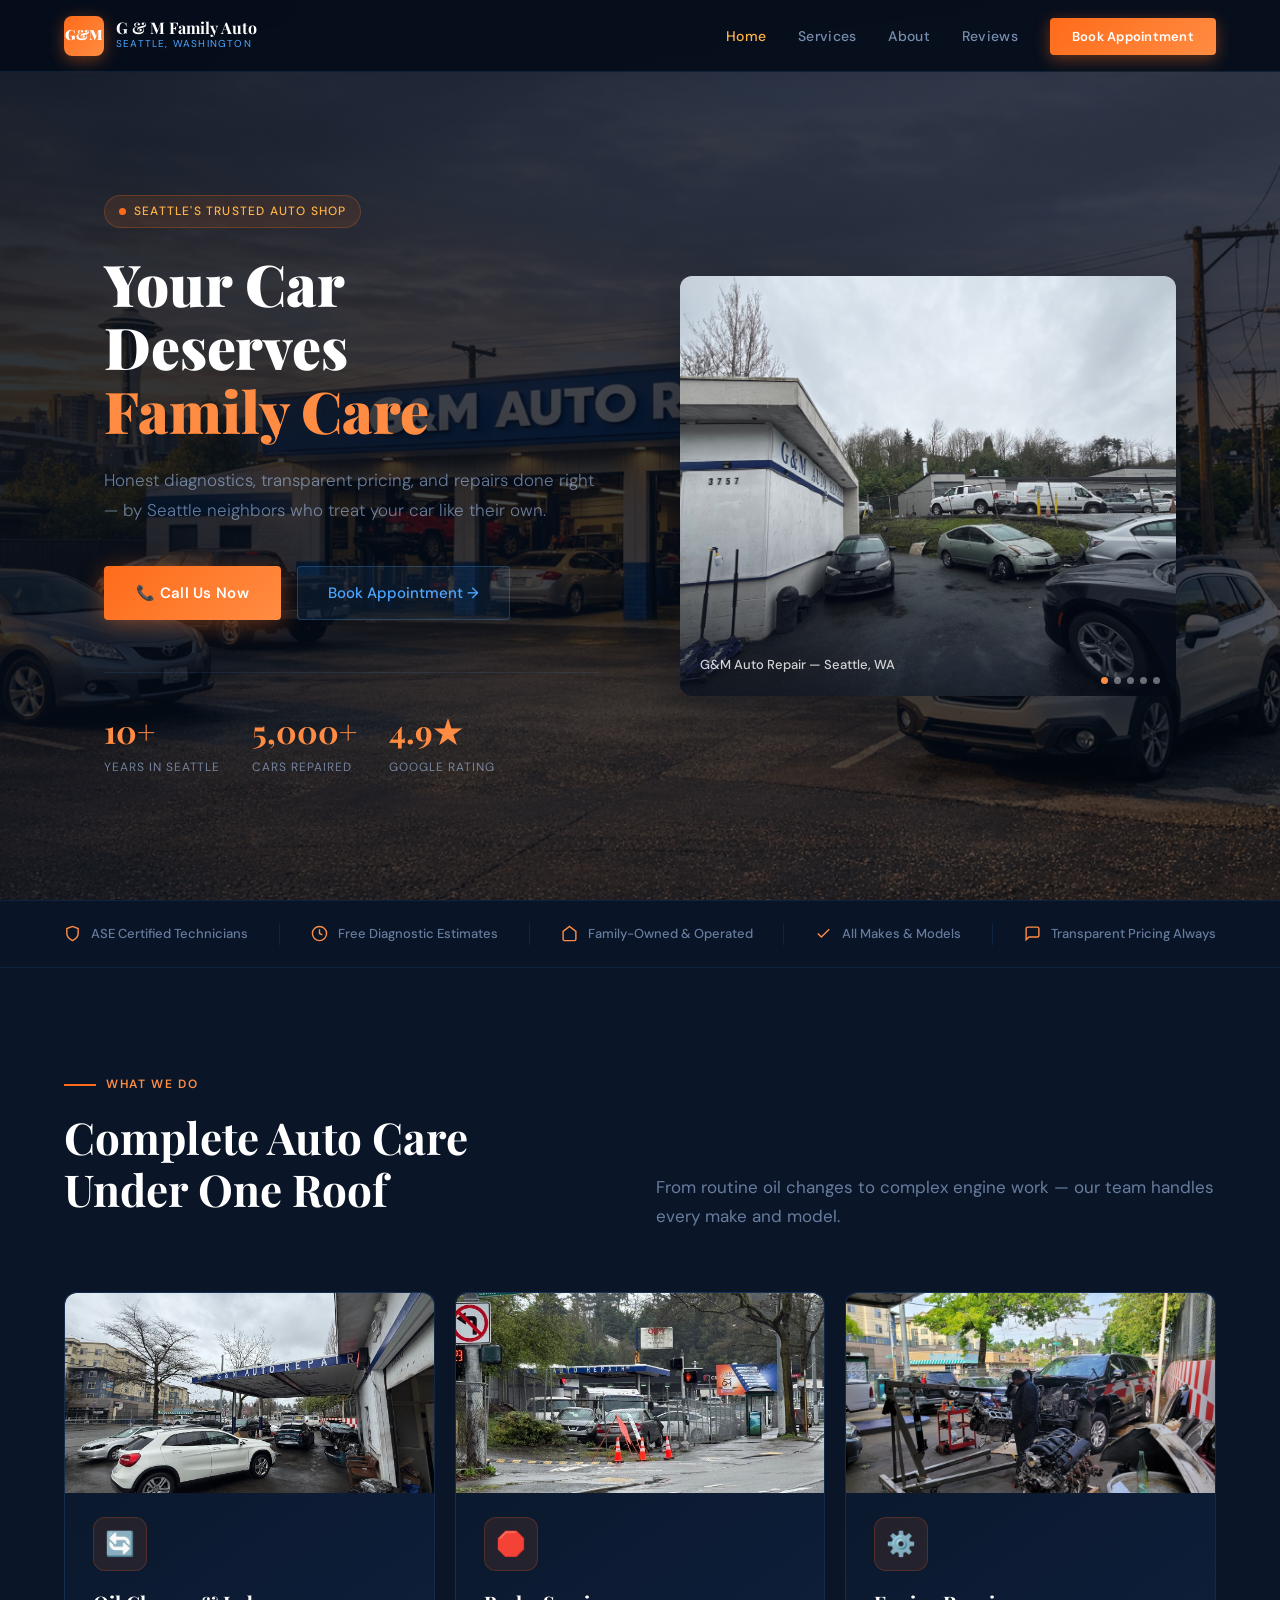
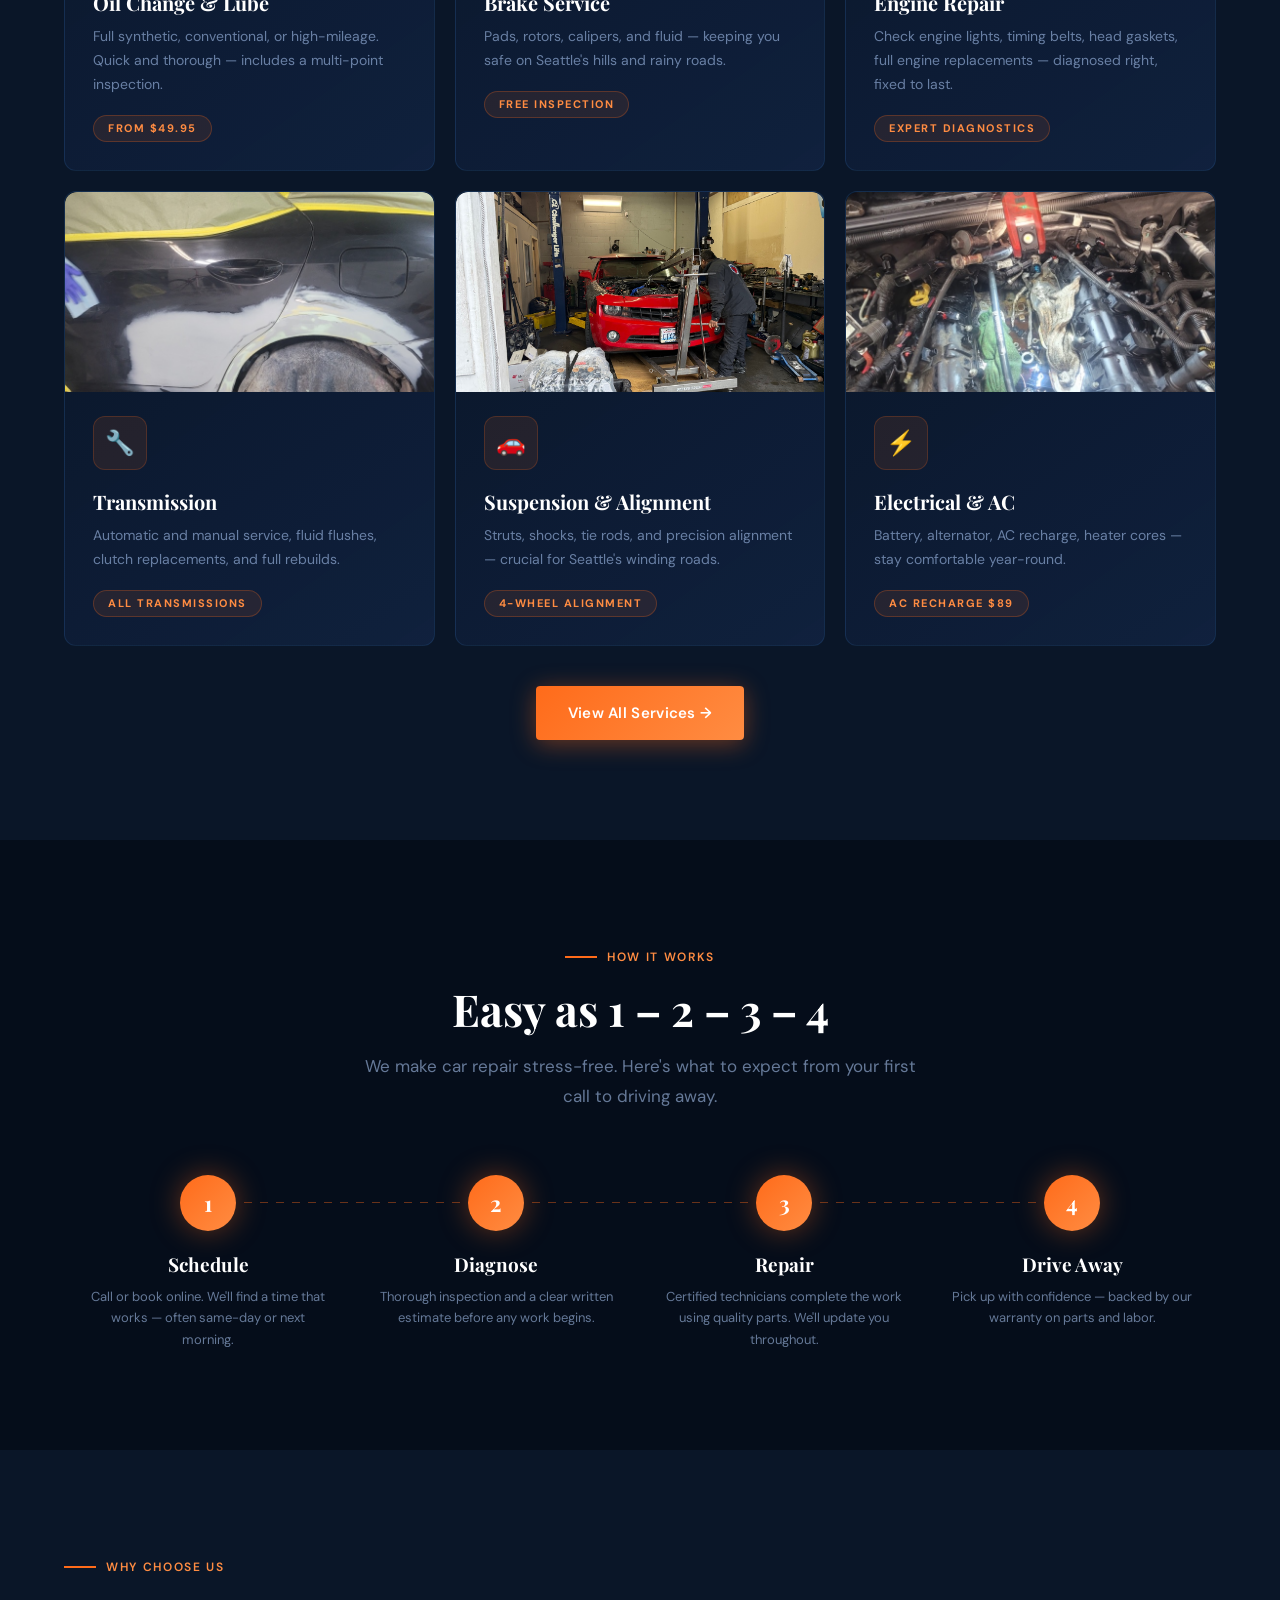
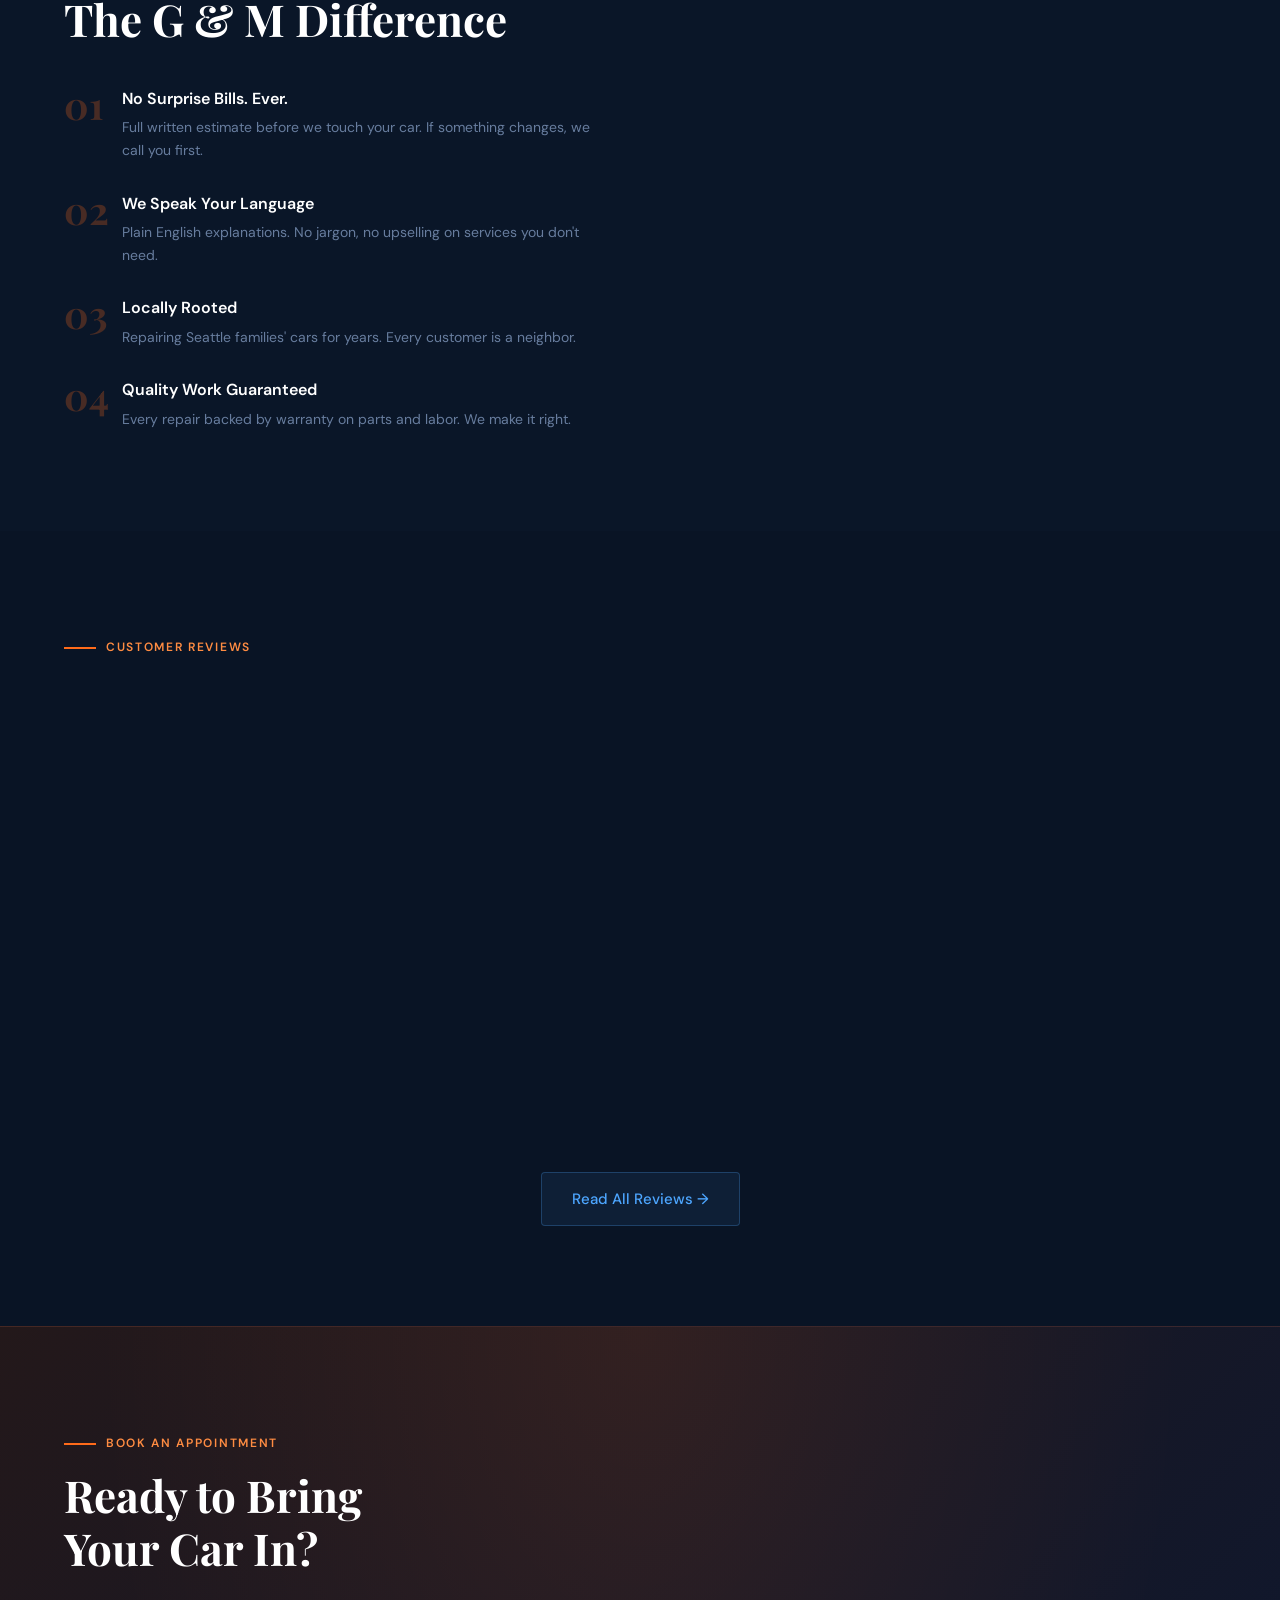
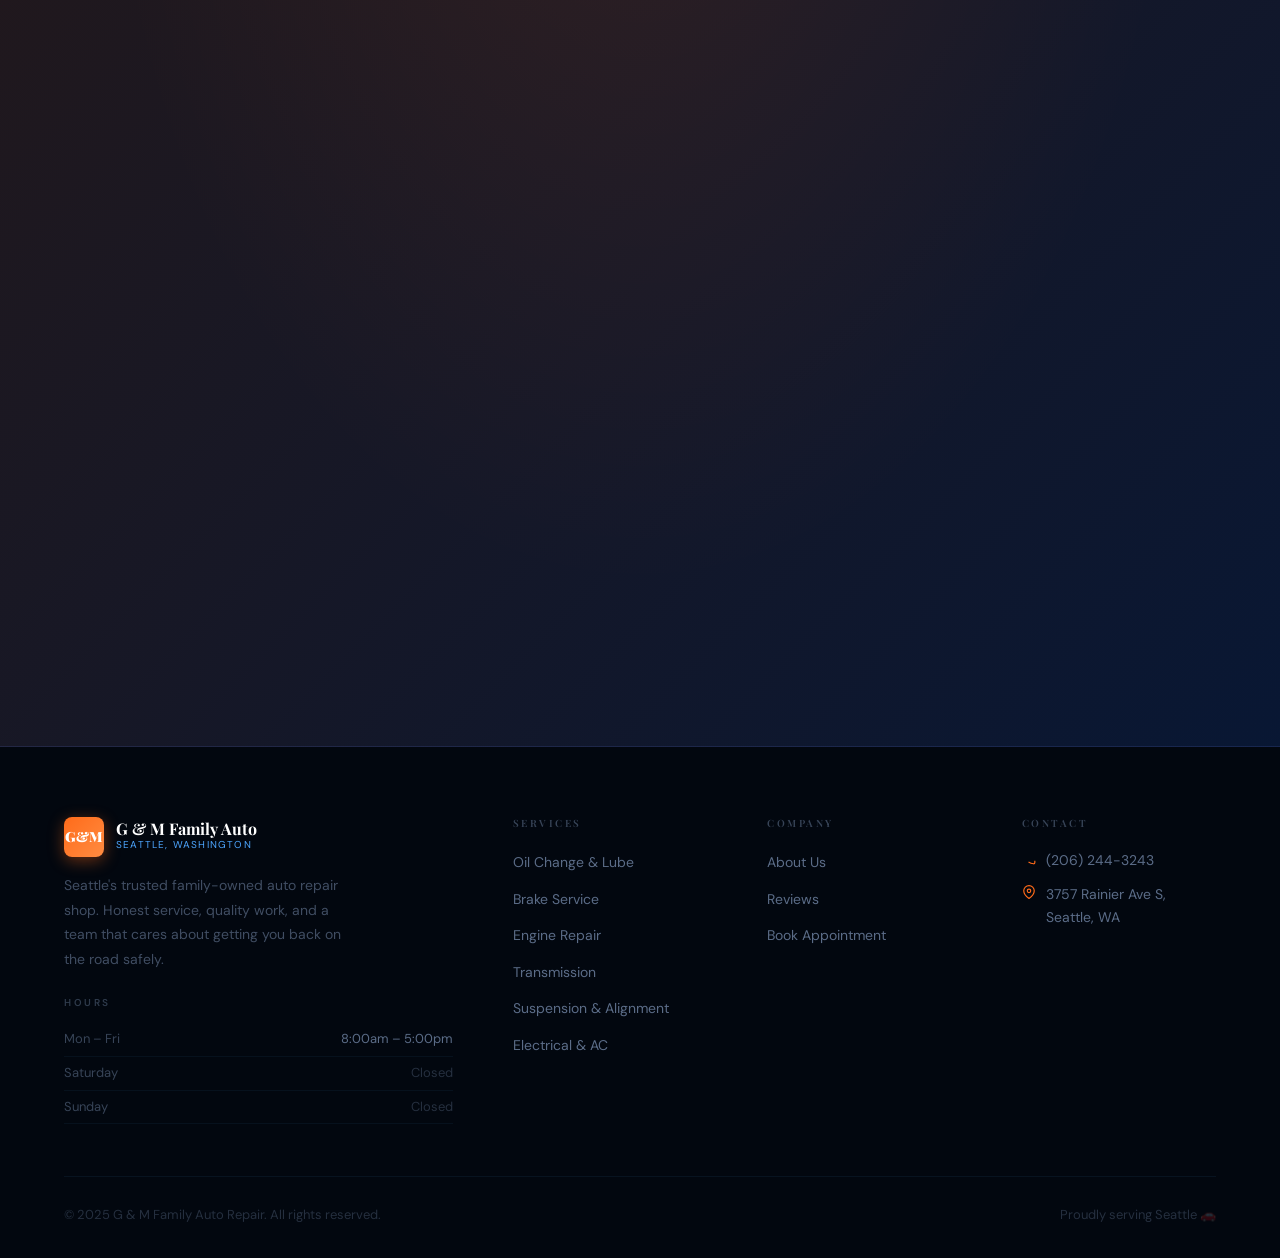
==== commit b754a598: "Update index.html" ====
--- a/index.html
+++ b/index.html
@@ -188,7 +188,7 @@
     <!-- REAL PHOTO SLIDESHOW replacing hero card -->
     <div class="hero-visual">
       <div class="shop-slideshow" id="shopSlideshow">
-        <div class="shop-slide active" style="background-image:url('images/IMG_2433.png');">
+        <div class="shop-slide active" style="background-image:url('images/IMG_2158.jpeg');">
           <div class="slide-caption">G&M Auto Repair — Seattle, WA</div>
         </div>
         <div class="shop-slide" style="background-image:url('images/IMG_2157.jpeg');">
